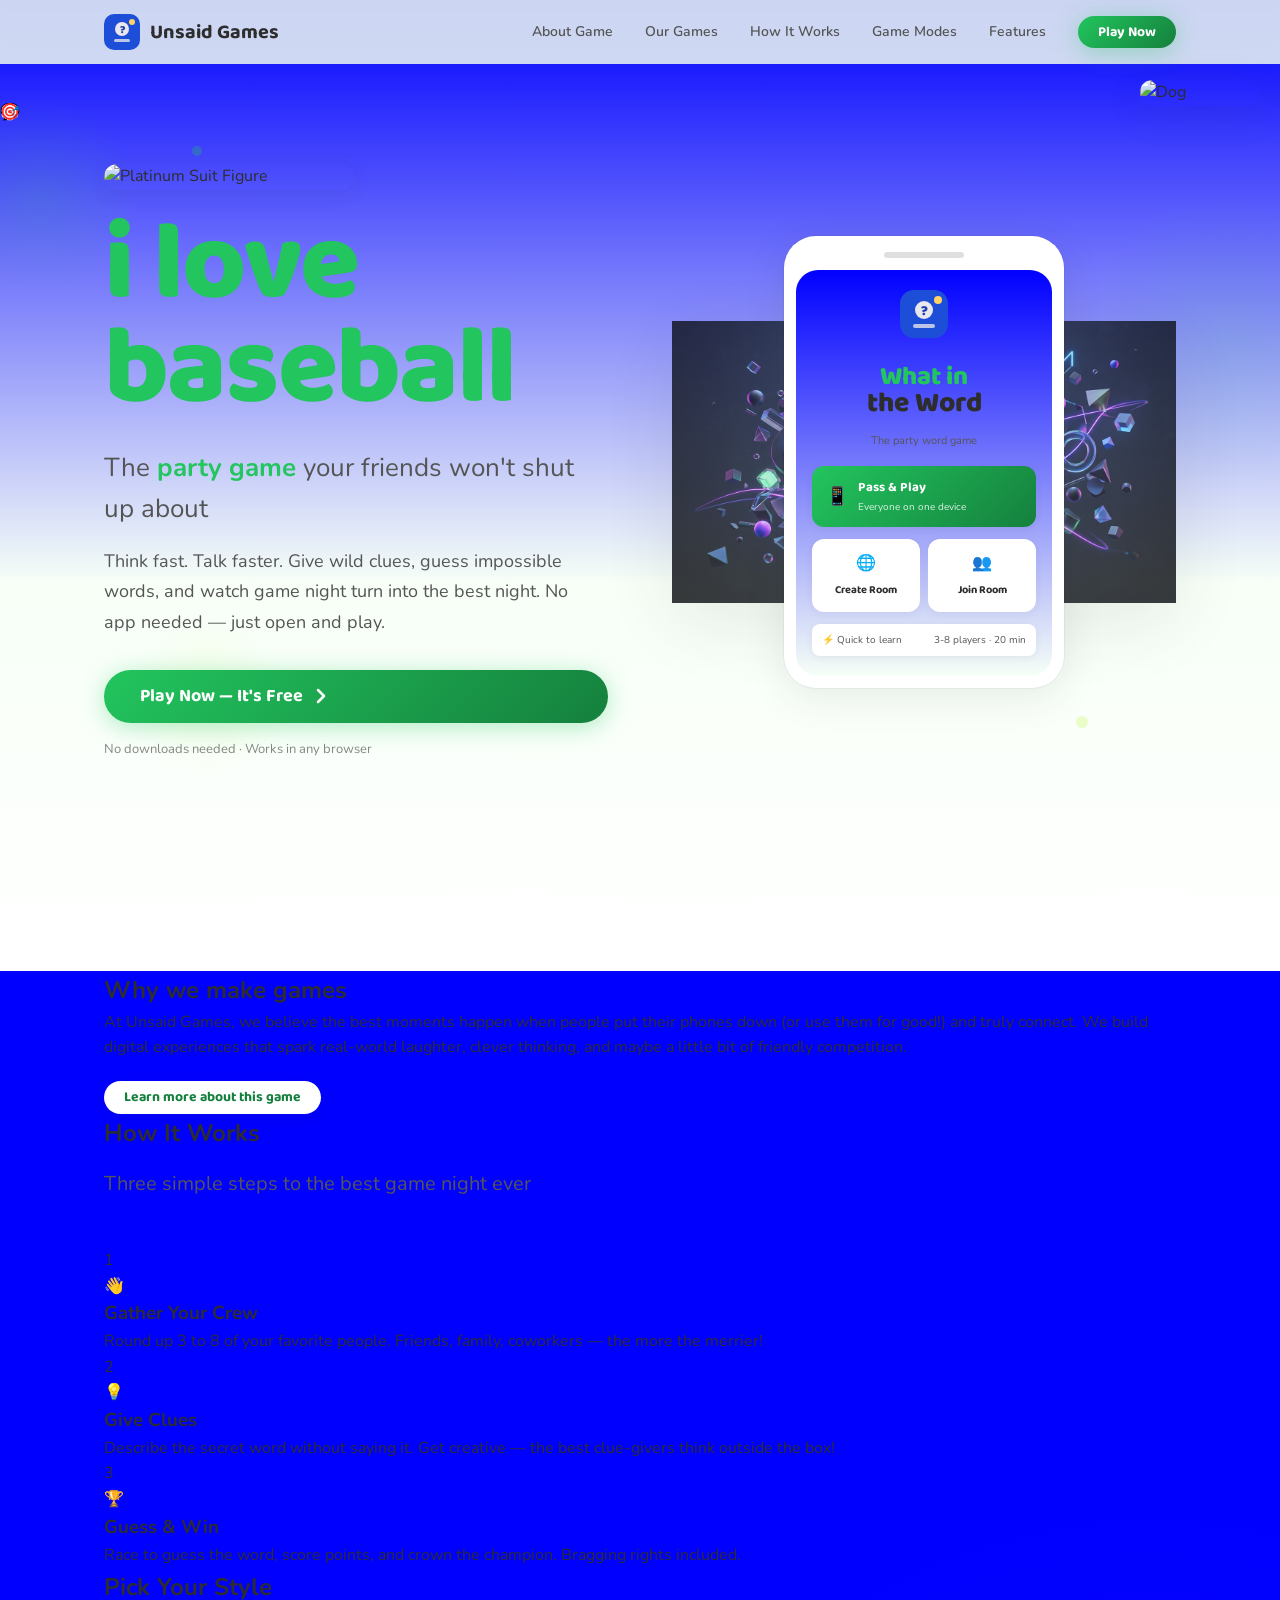
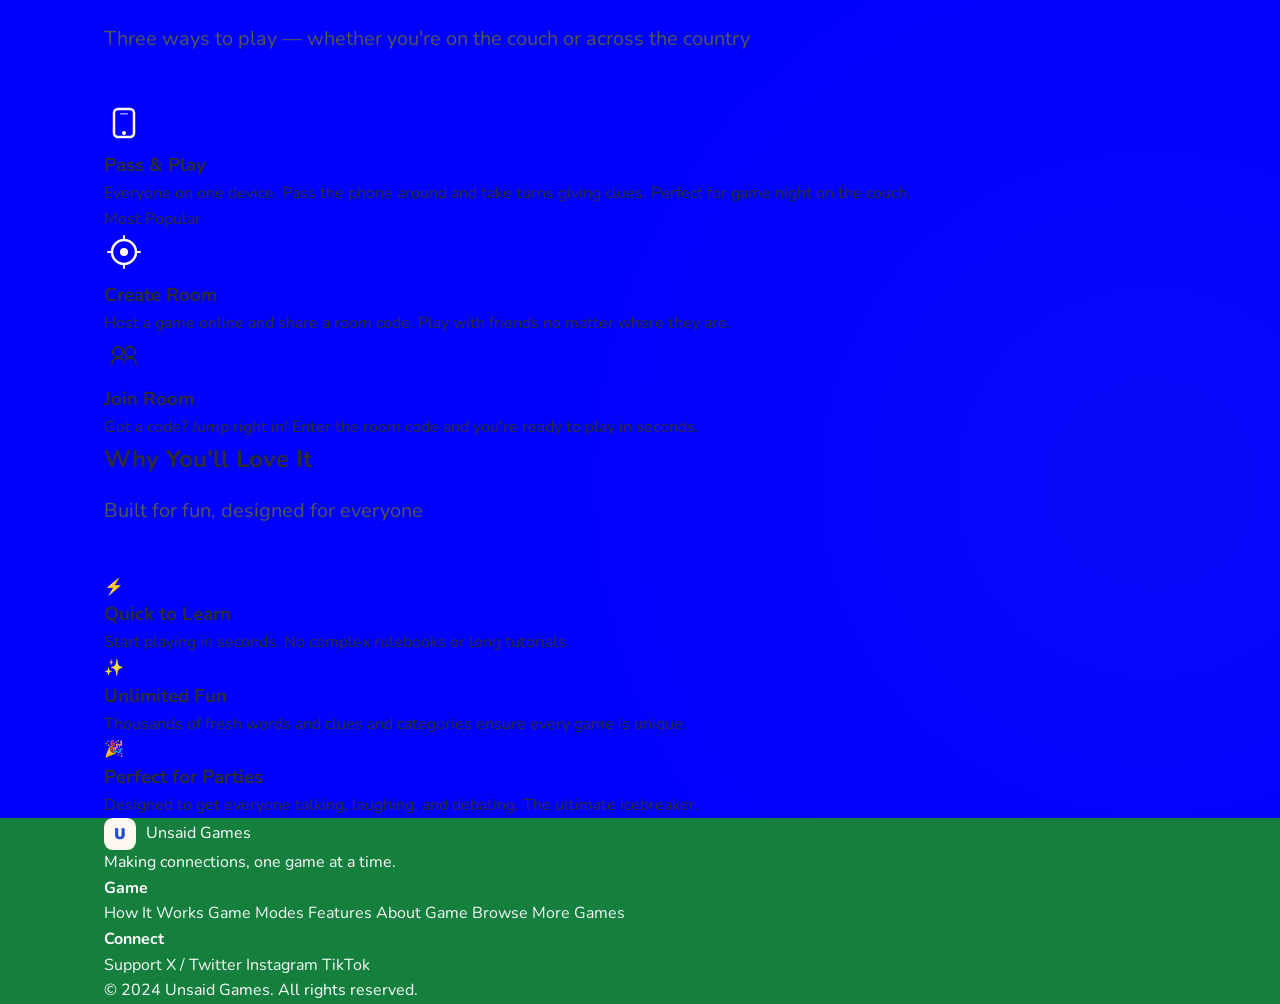
==== index.html @ f0997a67 "LIWC: make the hero text say "i love baseball"" ====
<!DOCTYPE html>
<html lang="en">
<head>
  <meta charset="UTF-8">
  <meta name="viewport" content="width=device-width, initial-scale=1.0">
  <title>What in the Word – The Party Word Game | Unsaid Games</title>
  <meta name="description" content="What in the Word is a fun party word guessing game for 3-8 players. Give clues, guess words, and score points with family and friends. Play free in your browser!">
  <meta property="og:title" content="What in the Word – The Party Word Game for Clever Minds">
  <meta property="og:description" content="Game night just got better. Play What in the Word – the party word game for families and friends. No downloads needed.">
  <meta property="og:type" content="website">
  <link rel="preconnect" href="https://fonts.googleapis.com">
  <link rel="preconnect" href="https://fonts.gstatic.com" crossorigin>
  <link href="https://fonts.googleapis.com/css2?family=Baloo+2:wght@400;500;600;700;800&family=Nunito:wght@400;500;600;700&display=swap" rel="stylesheet">
  <link rel="stylesheet" href="styles.css">
<meta name="google-site-verification" content="cowork-test-123" /><link rel="canonical" href="https://unsaidgame.site/" />
<script type="application/ld+json">{"@context":"https://schema.org","@type":"Organization","name":"Unsaid Games","url":"https://unsaidgame.site/","logo":"https://unsaidgame.site/img/og-image.png","description":"Independent party game studio. Creator of What in the Word, a party word guessing game for 3 to 8 players."}</script>
<script type="application/ld+json">{"@context":"https://schema.org","@type":"WebSite","name":"Unsaid Games","url":"https://unsaidgame.site/"}</script>
</head>
<body>
  <img src="https://images.dog.ceo/breeds/retriever-golden/n02099601_3004.jpg" alt="Dog" class="top-right-dog">
  <!-- Navigation -->
  <nav class="nav" id="nav">
    <div class="nav-inner container">
      <a href="/" class="nav-logo">
        <svg width="36" height="36" viewBox="0 0 36 36" fill="none" xmlns="http://www.w3.org/2000/svg" aria-label="Unsaid Games logo">
          <rect width="36" height="36" rx="10" fill="#1D4ED8"/>
          <circle cx="18" cy="15" r="7" fill="#FFF8F0" opacity="0.9"/>
          <text x="18" y="19" text-anchor="middle" font-family="'Baloo 2', cursive" font-weight="800" font-size="11" fill="#1E40AF">?</text>
          <rect x="10" y="25" width="16" height="3" rx="1.5" fill="#FFF8F0" opacity="0.7"/>
          <circle cx="28" cy="8" r="3" fill="#FFD166"/>
        </svg>
        <span class="nav-brand">Unsaid Games</span>
      </a>
      <div class="nav-links" id="navLinks">
        <a href="about.html">About Game</a>
        <a href="games.html">Our Games</a>
        <a href="#how-it-works">How It Works</a>
        <a href="#game-modes">Game Modes</a>
        <a href="#features">Features</a>
        <a href="https://clue-whisper-party.lovable.app" class="btn btn-sm btn-primary" target="_blank" rel="noopener noreferrer">Play Now</a>
      </div>
      <button class="nav-toggle" id="navToggle" aria-label="Toggle menu">
        <span></span>
        <span></span>
        <span></span>
      </button>
    </div>
  </nav>

  <!-- Hero Section -->
  <section class="hero" id="hero">
    <!-- Floating decorative elements -->
    <div class="float-el float-circle-1" aria-hidden="true"></div>
    <div class="float-el float-circle-2" aria-hidden="true"></div>
    <div class="float-el float-circle-3" aria-hidden="true"></div>
    <div class="float-el float-dot-1" aria-hidden="true"></div>
    <div class="float-el float-dot-2" aria-hidden="true"></div>
    <div class="float-el float-dot-3" aria-hidden="true"></div>
    <div class="float-el float-sparkle-1" aria-hidden="true">✦</div>
    <div class="float-el float-sparkle-2" aria-hidden="true">✧</div>
    <div class="float-el float-sparkle-3" aria-hidden="true">✦</div>
    <div class="float-el float-emoji-1" aria-hidden="true">🎲</div>
    <div class="float-el float-emoji-2" aria-hidden="true">💬</div>
    <div class="float-el float-emoji-3" aria-hidden="true">🎯</div>

    <div class="container hero-content">
      <div class="hero-text">
        <img src="https://jifdopnikyknetsakqfc.supabase.co/storage/v1/object/sign/liwc-attachments/staging/254b78d0-774f-4201-8ce7-5a0dc82f26a4/1782417856478-platinum-suit-figure.png?token=eyJraWQiOiJzdG9yYWdlLXVybC1zaWduaW5nLWtleV9kZjAwZWY5ZS1mYzEyLTQyNGMtYmYxYS01Mjg2OWNhN2NmOTkiLCJhbGciOiJIUzI1NiJ9.[base64].FM3VQyhY0BQndbZ-D9_KvhW41mQ6ey8byuX_GSL29hM" alt="Platinum Suit Figure" class="hero-top-image">
        <div class="hero-title">
          <span class="title-guessing">i love baseball</span>
        </div>
        <p class="hero-tagline">The <span class="highlight-party">party game</span> your friends won't shut up about</p>
        <p class="hero-description">Think fast. Talk faster. Give wild clues, guess impossible words, and watch game night turn into the best night. No app needed — just open and play.</p>
        <div class="hero-cta-group">
          <a href="https://clue-whisper-party.lovable.app" class="btn btn-primary btn-lg" target="_blank" rel="noopener noreferrer">
            Play Now — It's Free
            <svg width="20" height="20" viewBox="0 0 20 20" fill="none" xmlns="http://www.w3.org/2000/svg" aria-hidden="true">
              <path d="M7 4L13 10L7 16" stroke="currentColor" stroke-width="2.5" stroke-linecap="round" stroke-linejoin="round"/>
            </svg>
          </a>
          <span class="hero-meta">No downloads needed · Works in any browser</span>
        </div>
      </div>
      <div class="hero-visual">
        <!-- Abstract Decorative Illustration -->
        <img src="/public/uploads/liwc/95004428-5675-4bd0-a899-5710974455a3/hero-abstract.png" alt="Abstract 3D gaming elements and geometric shapes." class="hero-illustration">
        <!-- CSS phone mockup -->
        <div class="phone-mockup">
          <div class="phone-notch"></div>
          <div class="phone-screen">
            <div class="mock-app-icon">
              <svg width="48" height="48" viewBox="0 0 48 48" fill="none" xmlns="http://www.w3.org/2000/svg">
                <rect width="48" height="48" rx="14" fill="#1D4ED8"/>
                <circle cx="24" cy="20" r="9" fill="#FFF8F0" opacity="0.9"/>
                <text x="24" y="25" text-anchor="middle" font-family="'Baloo 2', cursive" font-weight="800" font-size="14" fill="#1E40AF">?</text>
                <rect x="13" y="34" width="22" height="4" rx="2" fill="#FFF8F0" opacity="0.7"/>
                <circle cx="38" cy="10" r="4" fill="#FFD166"/>
              </svg>
            </div>
            <div class="mock-title">
              <span class="mock-guessing">What in</span>
              <span class="mock-board">the Word</span>
            </div>
            <div class="mock-tagline">The party word game</div>
            <div class="mock-card mock-card-orange">
              <span class="mock-card-icon">📱</span>
              <div>
                <div class="mock-card-title">Pass & Play</div>
                <div class="mock-card-sub">Everyone on one device</div>
              </div>
            </div>
            <div class="mock-cards-row">
              <div class="mock-card mock-card-small">
                <span class="mock-card-icon-sm">🌐</span>
                <div class="mock-card-title-sm">Create Room</div>
              </div>
              <div class="mock-card mock-card-small">
                <span class="mock-card-icon-sm">👥</span>
                <div class="mock-card-title-sm">Join Room</div>
              </div>
            </div>
            <div class="mock-info-bar">
              <span>⚡ Quick to learn</span>
              <span>3-8 players · 20 min</span>
            </div>
          </div>
        </div>
      </div>
    </div>
    <div class="hero-wave" aria-hidden="true">
      <svg viewBox="0 0 1440 120" fill="none" xmlns="http://www.w3.org/2000/svg" preserveAspectRatio="none">
        <path d="M0 60C240 120 480 0 720 60C960 120 1200 0 1440 60V120H0V60Z" fill="#ffffff"/>
      </svg>
    </div>
  </section>

  <!-- About Section -->
  <section class="section about-box-section">
    <div class="container">
      <div class="about-card">
        <h2 class="about-title">Why we make games</h2>
        <p class="about-text">At Unsaid Games, we believe the best moments happen when people put their phones down (or use them for good!) and truly connect. We build digital experiences that spark real-world laughter, clever thinking, and maybe a little bit of friendly competition.</p>
        <div style="margin-top: 20px;">
          <a href="about.html" class="btn btn-sm btn-white">Learn more about this game</a>
        </div>
      </div>
    </div>
  </section>

  <!-- How It Works -->
  <section class="section how-it-works" id="how-it-works">
    <div class="container">
      <h2 class="section-title">How It Works</h2>
      <p class="section-subtitle">Three simple steps to the best game night ever</p>
      <div class="steps-grid">
        <div class="step-card" data-animate>
          <div class="step-number">1</div>
          <div class="step-icon-wrap">
            <span class="step-icon">👋</span>
          </div>
          <h3 class="step-title">Gather Your Crew</h3>
          <p class="step-description">Round up 3 to 8 of your favorite people. Friends, family, coworkers — the more the merrier!</p>
        </div>
        <div class="step-card" data-animate>
          <div class="step-number">2</div>
          <div class="step-icon-wrap">
            <span class="step-icon">💡</span>
          </div>
          <h3 class="step-title">Give Clues</h3>
          <p class="step-description">Describe the secret word without saying it. Get creative — the best clue-givers think outside the box!</p>
        </div>
        <div class="step-card" data-animate>
          <div class="step-number">3</div>
          <div class="step-icon-wrap">
            <span class="step-icon">🏆</span>
          </div>
          <h3 class="step-title">Guess &amp; Win</h3>
          <p class="step-description">Race to guess the word, score points, and crown the champion. Bragging rights included.</p>
        </div>
      </div>
    </div>
  </section>

  <!-- Game Modes -->
  <section class="section game-modes" id="game-modes">
    <div class="container">
      <h2 class="section-title">Pick Your Style</h2>
      <p class="section-subtitle">Three ways to play — whether you're on the couch or across the country</p>
      <div class="modes-grid">
        <div class="mode-card mode-card-featured" data-animate>
          <div class="mode-icon-wrap mode-icon-orange">
            <svg width="40" height="40" viewBox="0 0 40 40" fill="none" xmlns="http://www.w3.org/2000/svg">
              <rect x="10" y="6" width="20" height="28" rx="4" stroke="#FFF8F0" stroke-width="2.5"/>
              <circle cx="20" cy="30" r="2" fill="#FFF8F0"/>
              <rect x="16" y="10" width="8" height="1.5" rx="0.75" fill="#FFF8F0" opacity="0.6"/>
            </svg>
          </div>
          <h3 class="mode-title">Pass &amp; Play</h3>
          <p class="mode-description">Everyone on one device. Pass the phone around and take turns giving clues. Perfect for game night on the couch.</p>
          <span class="mode-tag">Most Popular</span>
        </div>
        <div class="mode-card" data-animate>
          <div class="mode-icon-wrap mode-icon-purple">
            <svg width="40" height="40" viewBox="0 0 40 40" fill="none" xmlns="http://www.w3.org/2000/svg">
              <circle cx="20" cy="20" r="12" stroke="#FFF8F0" stroke-width="2.5"/>
              <circle cx="20" cy="20" r="4" fill="#FFF8F0"/>
              <line x1="20" y1="4" x2="20" y2="8" stroke="#FFF8F0" stroke-width="2" stroke-linecap="round"/>
              <line x1="20" y1="32" x2="20" y2="36" stroke="#FFF8F0" stroke-width="2" stroke-linecap="round"/>
              <line x1="4" y1="20" x2="8" y2="20" stroke="#FFF8F0" stroke-width="2" stroke-linecap="round"/>
              <line x1="32" y1="20" x2="36" y2="20" stroke="#FFF8F0" stroke-width="2" stroke-linecap="round"/>
            </svg>
          </div>
          <h3 class="mode-title">Create Room</h3>
          <p class="mode-description">Host a game online and share a room code. Play with friends no matter where they are.</p>
        </div>
        <div class="mode-card" data-animate>
          <div class="mode-icon-wrap mode-icon-yellow">
            <svg width="40" height="40" viewBox="0 0 40 40" fill="none" xmlns="http://www.w3.org/2000/svg">
              <circle cx="14" cy="16" r="5" stroke="#2D2D2D" stroke-width="2"/>
              <circle cx="26" cy="16" r="5" stroke="#2D2D2D" stroke-width="2"/>
              <path d="M8 28C8 24 10.7 22 14 22C15.5 22 17 22.5 18 23.3" stroke="#2D2D2D" stroke-width="2" stroke-linecap="round"/>
              <path d="M22 23.3C23 22.5 24.5 22 26 22C29.3 22 32 24 32 28" stroke="#2D2D2D" stroke-width="2" stroke-linecap="round"/>
              <circle cx="20" cy="26" r="3" fill="#2D2D2D" opacity="0.3"/>
            </svg>
          </div>
          <h3 class="mode-title">Join Room</h3>
          <p class="mode-description">Got a code? Jump right in! Enter the room code and you're ready to play in seconds.</p>
        </div>
      </div>
    </div>
  </section>

  <!-- Features -->
  <section class="section features" id="features">
    <div class="container">
      <h2 class="section-title">Why You'll Love It</h2>
      <p class="section-subtitle">Built for fun, designed for everyone</p>
      <div class="features-grid">
        <div class="feature-card" data-animate>
          <div class="feature-icon">⚡</div>
          <h3 class="feature-title">Quick to Learn</h3>
          <p class="feature-description">Start playing in seconds. No complex rulebooks or long tutorials.</p>
        </div>
        <div class="feature-card" data-animate>
          <div class="feature-icon">✨</div>
          <h3 class="feature-title">Unlimited Fun</h3>
          <p class="feature-description">Thousands of fresh words and clues and categories ensure every game is unique.</p>
        </div>
        <div class="feature-card" data-animate>
          <div class="feature-icon">🎉</div>
          <h3 class="feature-title">Perfect for Parties</h3>
          <p class="feature-description">Designed to get everyone talking, laughing, and debating. The ultimate icebreaker.</p>
        </div>
      </div>
    </div>
  </section>

  <!-- Footer -->
  <footer class="footer">
    <div class="container footer-inner">
      <div class="footer-brand">
        <div class="nav-logo">
          <svg width="32" height="32" viewBox="0 0 36 36" fill="none" xmlns="http://www.w3.org/2000/svg">
            <rect width="36" height="36" rx="10" fill="#FFF8F0"/>
            <text x="18" y="24" text-anchor="middle" font-family="'Baloo 2', cursive" font-weight="800" font-size="20" fill="#1D4ED8">U</text>
          </svg>
          <span class="footer-title">Unsaid Games</span>
        </div>
        <p class="footer-tagline">Making connections, one game at a time.</p>
      </div>
      <div class="footer-links">
        <div class="footer-col">
          <h4 class="footer-col-title">Game</h4>
          <a href="#how-it-works">How It Works</a>
          <a href="#game-modes">Game Modes</a>
          <a href="#features">Features</a>
          <a href="about.html">About Game</a>
          <a href="games.html">Browse More Games</a>
        </div>
        <div class="footer-col">
          <h4 class="footer-col-title">Connect</h4>
          <a href="#">Support</a>
          <a href="#">X / Twitter</a>
          <a href="#">Instagram</a>
          <a href="#">TikTok</a>
        </div>
      </div>
    </div>
    <div class="footer-bottom container">
      <p>&copy; 2024 Unsaid Games. All rights reserved.</p>
    </div>
  </footer>

  <script src="script.js"></script>
</body>
</html>
---- styles.css ----
/* ========================================
   Unsaid Games — You Word Never Guess Landing Page
   ======================================== */

/* --- Reset & Base --- */
*, *::before, *::after {
  margin: 0;
  padding: 0;
  box-sizing: border-box;
}

:root {
  /* Colors */
  --cream: #0000FF;
  --cream-light: #F7FFF7;
  --orange: #22C55E;
  --orange-dark: #15803D;
  --orange-light: #BBF7D0;
  /* Accents */
  --purple: #166534;
  --purple-light: #86EFAC;
  --yellow: #CCF666;
  --yellow-light: #E7FFB1;
  --charcoal: #2D2D2D;
  --charcoal-light: #555555;
  --white: #ffffff;

  /* Typography */
  --font-display: 'Baloo 2', cursive;
  --font-body: 'Nunito', sans-serif;

  /* Spacing */
  --space-xs: 4px;
  --space-sm: 8px;
  --space-md: 16px;
  --space-lg: 24px;
  --space-xl: 32px;
  --space-2xl: 48px;
  --space-3xl: 64px;
  --space-4xl: 96px;

  /* Shadows */
  --shadow-sm: 0 2px 8px rgba(45,45,45,0.06);
  --shadow-md: 0 4px 20px rgba(45,45,45,0.08);
  --shadow-lg: 0 8px 40px rgba(45,45,45,0.10);
  --shadow-orange: 0 4px 24px rgba(34,197,94,0.35);

  /* Radius */
  --radius-sm: 8px;
  --radius-md: 12px;
  --radius-lg: 16px;
  --radius-xl: 24px;
  --radius-full: 9999px;
}

html {
  scroll-behavior: smooth;
  -webkit-font-smoothing: antialiased;
  -moz-osx-font-smoothing: grayscale;
}

body {
  font-family: var(--font-body);
  font-size: 16px;
  line-height: 1.6;
  color: var(--charcoal);
  background-color: var(--cream);
  overflow-x: hidden;
  background-image: 
    radial-gradient(circle at 10% 20%, rgba(34, 197, 94, 0.03) 0%, transparent 20%),
    radial-gradient(circle at 90% 80%, rgba(204, 246, 102, 0.04) 0%, transparent 25%);
}

img { max-width: 100%; display: block; }
a { color: inherit; text-decoration: none; }

.container {
  max-width: 1120px;
  margin: 0 auto;
  padding: 0 var(--space-lg);
}

.top-right-dog {
  position: fixed;
  top: 80px;
  right: 20px;
  width: 120px;
  height: auto;
  z-index: 1000;
  border-radius: var(--radius-md);
  box-shadow: var(--shadow-lg);
  pointer-events: none;
}

/* --- Buttons --- */
.btn {
  display: inline-flex;
  align-items: center;
  gap: 8px;
  font-family: var(--font-display);
  font-weight: 700;
  font-size: 16px;
  padding: 12px 28px;
  border-radius: var(--radius-full);
  border: none;
  cursor: pointer;
  transition: all 0.3s cubic-bezier(0.34, 1.56, 0.64, 1);
  text-decoration: none;
  line-height: 1.2;
}

.btn-primary {
  background: linear-gradient(135deg, var(--orange) 0%, var(--orange-dark) 100%);
  color: var(--white);
  box-shadow: var(--shadow-orange);
}

.btn-primary:hover {
  transform: translateY(-2px) scale(1.03);
  box-shadow: 0 6px 30px rgba(34,197,94,0.45);
}

.btn-white {
  background: var(--white);
  color: var(--orange-dark);
  box-shadow: var(--shadow-md);
}

.btn-white:hover {
  transform: translateY(-2px) scale(1.03);
  box-shadow: var(--shadow-lg);
}

.btn-lg {
  font-size: 18px;
  padding: 16px 36px;
}

.btn-sm {
  font-size: 14px;
  padding: 8px 20px;
}

/* --- Navigation --- */
.nav {
  position: fixed;
  top: 0;
  left: 0;
  right: 0;
  z-index: 100;
  background: rgba(240,251,240,0.85);
  backdrop-filter: blur(16px);
  -webkit-backdrop-filter: blur(16px);
  transition: transform 0.3s ease, box-shadow 0.3s ease;
}

.nav--scrolled {
  box-shadow: var(--shadow-sm);
}

.nav--hidden {
  transform: translateY(-100%);
}

.nav-inner {
  display: flex;
  align-items: center;
  justify-content: space-between;
  height: 64px;
}

.nav-logo {
  display: flex;
  align-items: center;
  gap: 10px;
}

.nav-brand {
  font-family: var(--font-display);
  font-weight: 700;
  font-size: 20px;
  color: var(--charcoal);
}

.nav-links {
  display: flex;
  align-items: center;
  gap: var(--space-xl);
}

.nav-links a:not(.btn) {
  font-family: var(--font-body);
  font-weight: 600;
  font-size: 14px;
  color: var(--charcoal-light);
  transition: color 0.2s ease;
  position: relative;
}

.nav-links a.active {
  color: var(--orange);
}

.nav-links a:not(.btn):hover {
  color: var(--orange);
}

.nav-links a:not(.btn)::after {
  content: '';
  position: absolute;
  bottom: -4px;
  left: 0;
  width: 0;
  height: 2px;
  background: var(--orange);
  border-radius: 1px;
  transition: width 0.3s ease;
}

.nav-links a:not(.btn):hover::after,
.nav-links a.active::after {
  width: 100%;
}

.nav-toggle {
  display: none;
  flex-direction: column;
  gap: 5px;
  background: none;
  border: none;
  cursor: pointer;
  padding: 4px;
}

.nav-toggle span {
  display: block;
  width: 24px;
  height: 2.5px;
  background: var(--charcoal);
  border-radius: 2px;
  transition: all 0.3s ease;
}

/* --- Hero Section --- */
.hero {
  position: relative;
  background: linear-gradient(180deg, var(--cream) 0%, var(--cream-light) 60%, var(--white) 100%);
  padding-top: 100px;
  padding-bottom: 0;
  min-height: 100vh;
  display: flex;
  flex-direction: column;
  overflow: hidden;
}

.hero-content {
  display: grid;
  grid-template-columns: 1fr 1fr;
  gap: var(--space-3xl);
  align-items: center;
  flex: 1;
  padding-top: var(--space-3xl);
  padding-bottom: var(--space-4xl);
  position: relative;
  z-index: 2;
}

.hero-top-image {
  max-width: 250px;
  margin-bottom: var(--space-lg);
  border-radius: var(--radius-lg);
  box-shadow: var(--shadow-md);
}

.hero-title {
  display: flex;
  flex-direction: column;
  line-height: 0.95;
  margin-bottom: var(--space-lg);
}

.title-guessing {
  font-family: var(--font-display);
  font-size: clamp(64px, 10vw, 110px);
  font-weight: 900;
  color: var(--orange);
  letter-spacing: -2px;
}

.title-board {
  font-family: var(--font-display);
  font-size: clamp(72px, 11vw, 124px);
  font-weight: 900;
  color: var(--orange-dark);
  letter-spacing: -4px;
  margin-top: -12px;
}

.hero-tagline {
  font-family: var(--font-body);
  font-size: clamp(20px, 2.5vw, 26px);
  color: var(--charcoal-light);
  margin-bottom: var(--space-md);
}

.highlight-party {
  color: var(--orange);
  font-weight: 700;
}

.hero-description {
  font-size: 18px;
  color: var(--charcoal-light);
  max-width: 480px;
  margin-bottom: var(--space-xl);
  line-height: 1.7;
}

.hero-cta-group {
  display: flex;
  flex-direction: column;
  gap: var(--space-md);
}

.hero-meta {
  font-size: 13px;
  color: var(--charcoal-light);
  opacity: 0.7;
}

/* Phone Mockup */
.hero-visual {
  display: flex;
  justify-content: center;
  align-items: center;
  position: relative;
}

.phone-mockup {
  width: 280px;
  background: var(--white);
  border-radius: 32px;
  padding: 12px;
  box-shadow: var(--shadow-lg), 0 0 0 1px rgba(0,0,0,0.04);
  position: relative;
  z-index: 2;
  animation: phoneFloat 6s ease-in-out infinite;
}

.hero-illustration {
  position: absolute;
  width: 140%;
  height: auto;
  z-index: 1;
  opacity: 0.8;
  filter: drop-shadow(0 20px 40px rgba(0,0,0,0.1));
}

@keyframes phoneFloat {
  0%, 100% { transform: translateY(0); }
  50% { transform: translateY(-12px); }
}

.phone-notch {
  width: 80px;
  height: 6px;
  background: var(--charcoal);
  opacity: 0.15;
  border-radius: 3px;
  margin: 4px auto 12px;
}

.phone-screen {
  background: linear-gradient(180deg, var(--cream) 0%, var(--cream-light) 100%);
  border-radius: 22px;
  padding: 20px 16px;
  display: flex;
  flex-direction: column;
  align-items: center;
  gap: 12px;
  min-height: 400px;
}

.mock-app-icon {
  margin-bottom: 4px;
}

.mock-title {
  display: flex;
  flex-direction: column;
  align-items: center;
  line-height: 1.1;
}

.mock-guessing {
  font-family: var(--font-display);
  font-size: 26px;
  font-weight: 800;
  color: var(--orange);
}

.mock-board {
  font-family: var(--font-display);
  font-size: 28px;
  font-weight: 800;
  color: var(--charcoal);
  margin-top: -2px;
}

.mock-tagline {
  font-size: 11px;
  color: var(--charcoal-light);
  margin-bottom: 4px;
}

.mock-card {
  width: 100%;
  display: flex;
  align-items: center;
  gap: 10px;
  padding: 12px 14px;
  border-radius: var(--radius-md);
  background: var(--white);
  box-shadow: var(--shadow-sm);
}

.mock-card-orange {
  background: linear-gradient(135deg, var(--orange) 0%, var(--orange-dark) 100%);
  color: var(--white);
}

.mock-card-icon {
  font-size: 18px;
}
.mock-card-title {
  font-family: var(--font-display);
  font-size: 13px;
  font-weight: 700;
}
.mock-card-sub {
  font-size: 10px;
  opacity: 0.85;
}

.mock-cards-row {
  display: grid;
  grid-template-columns: 1fr 1fr;
  gap: 8px;
  width: 100%;
}

.mock-card-small {
  display: flex;
  flex-direction: column;
  align-items: center;
  gap: 6px;
  padding: 12px 8px;
  background: var(--white);
  border-radius: var(--radius-md);
  box-shadow: var(--shadow-sm);
  text-align: center;
}

.mock-card-icon-sm { font-size: 16px; }
.mock-card-title-sm { font-family: var(--font-display); font-size: 11px; font-weight: 700; }

.mock-info-bar {
  display: flex;
  justify-content: space-between;
  width: 100%;
  font-size: 10px;
  color: var(--charcoal-light);
  padding: 8px 10px;
  background: var(--white);
  border-radius: var(--radius-sm);
  box-shadow: var(--shadow-sm);
}

/* Floating Decorative Elements */
.float-el {
  position: absolute;
  pointer-events: none;
  z-index: 1;
}

.float-circle-1 {
  width: 200px;
  height: 200px;
  border-radius: 50%;
  background: radial-gradient(circle, rgba(34, 197, 94, 0.12) 0%, transparent 70%);
  top: 10%;
  left: -60px;
  animation: floatSlow 8s ease-in-out infinite;
}

.float-circle-2 {
  width: 300px;
  height: 300px;
  border-radius: 50%;
  background: radial-gradient(circle, rgba(34, 197, 94, 0.10) 0%, transparent 70%);
  top: 20%;
  right: -100px;
  animation: floatSlow 10s ease-in-out infinite reverse;
}

.float-circle-3 {
  width: 160px;
  height: 160px;
  border-radius: 50%;
  background: radial-gradient(circle, rgba(204, 246, 102, 0.12) 0%, transparent 70%);
  bottom: 20%;
  left: 10%;
  animation: floatSlow 7s ease-in-out infinite 2s;
}

.float-dot-1 {
  width: 10px;
  height: 10px;
  border-radius: 50%;
  background: var(--orange);
  opacity: 0.3;
  top: 15%;
  left: 15%;
  animation: floatDot 5s ease-in-out infinite;
}

.float-dot-2 {
  width: 8px;
  height: 8px;
  border-radius: 50%;
  background: var(--purple);
  opacity: 0.3;
  top: 30%;
  right: 20%;
  animation: floatDot 6s ease-in-out infinite 1s;
}

.float-dot-3 {
  width: 12px;
  height: 12px;
  border-radius: 50%;
  background: var(--yellow);
  opacity: 0.35;
  bottom: 25%;
  right: 15%;
  animation: floatDot 7s ease-in-out infinite;
}

@keyframes floatSlow {
  0%, 100% { transform: translateY(0) rotate(0deg); }
  50% { transform: translateY(-30px) rotate(10deg); }
}

@keyframes floatDot {
  0%, 100% { transform: scale(1); }
  50% { transform: scale(1.5); }
}

/* --- Games Gallery Section --- */
.bg-cream-light { background-color: var(--cream-light); }

.section-subtitle {
  font-size: 1.25rem;
  color: var(--charcoal-light);
  margin-top: 1rem;
  margin-bottom: 3rem;
}

.games-gallery-grid {
  display: grid;
  grid-template-columns: repeat(auto-fill, minmax(280px, 1fr));
  gap: var(--space-xl);
  margin-bottom: var(--space-4xl);
}

.game-showcase-card {
  background: var(--white);
  border-radius: var(--radius-lg);
  overflow: hidden;
  box-shadow: var(--shadow-md);
  transition: transform 0.3s ease, box-shadow 0.3s ease;
  display: flex;
  flex-direction: column;
}

.game-showcase-card:hover {
  transform: translateY(-8px);
  box-shadow: var(--shadow-lg);
}

.game-logo-container {
  aspect-ratio: 1 / 1;
  background: #f0f0f0;
  display: flex;
  align-items: center;
  justify-content: center;
  overflow: hidden;
}

.game-logo-img {
  width: 100%;
  height: 100%;
  object-fit: cover;
}

.game-placeholder-icon {
  font-size: 4rem;
}

.game-info {
  padding: var(--space-lg);
  flex: 1;
  display: flex;
  flex-direction: column;
}

.game-name {
  font-family: var(--font-display);
  font-size: 1.5rem;
  font-weight: 800;
  color: var(--charcoal);
  margin-bottom: 0.5rem;
}

.game-desc {
  font-size: 0.95rem;
  color: var(--charcoal-light);
  line-height: 1.5;
  margin-bottom: 1.5rem;
}

.game-meta-tags {
  margin-top: auto;
  display: flex;
  flex-wrap: wrap;
  gap: 0.5rem;
}

.game-meta-tags span {
  font-size: 0.75rem;
  font-weight: 700;
  text-transform: uppercase;
  background: var(--orange-light);
  color: var(--orange-dark);
  padding: 4px 10px;
  border-radius: var(--radius-full);
}

/* --- Footer --- */
footer,
.footer {
  background-color: var(--orange-dark);
  color: var(--white);
}

footer a,
.footer a {
  color: var(--white);
  opacity: 0.95;
  text-decoration: none;
}

footer a:hover,
.footer a:hover {
  opacity: 1;
}
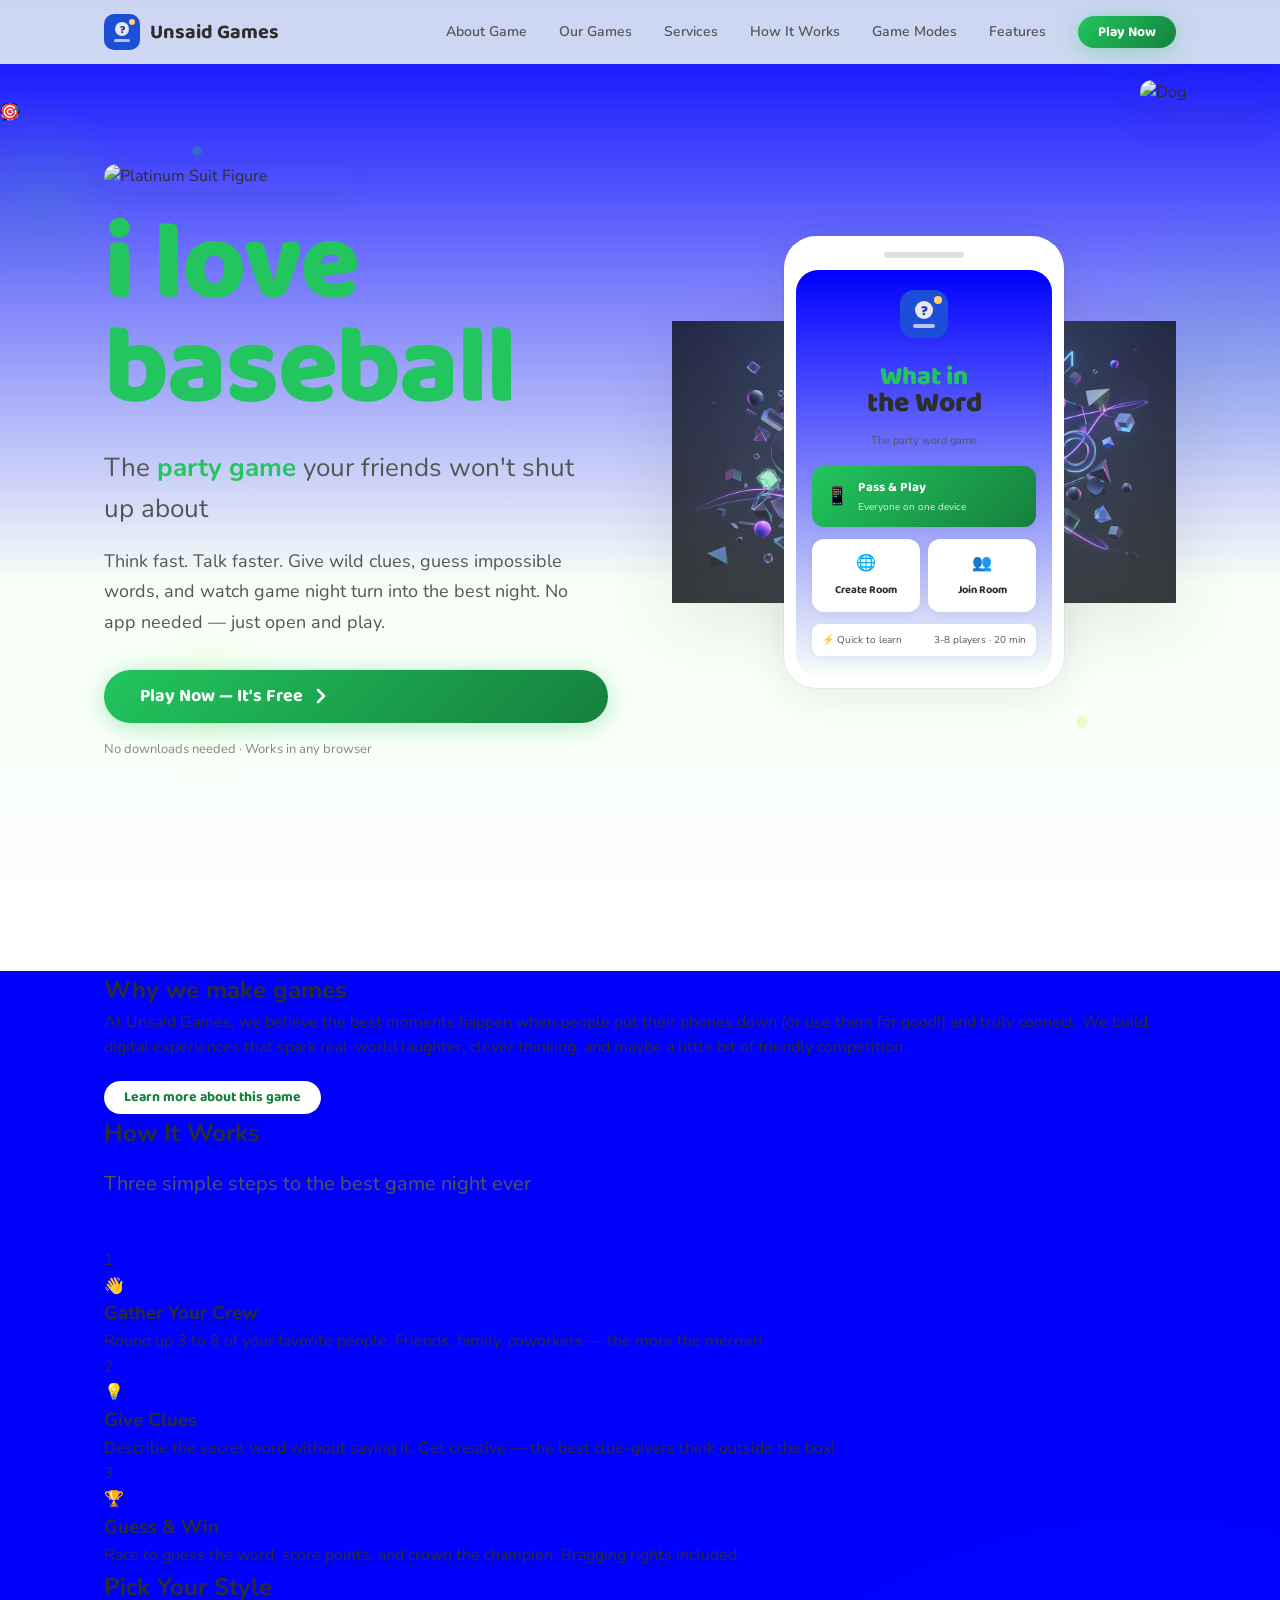
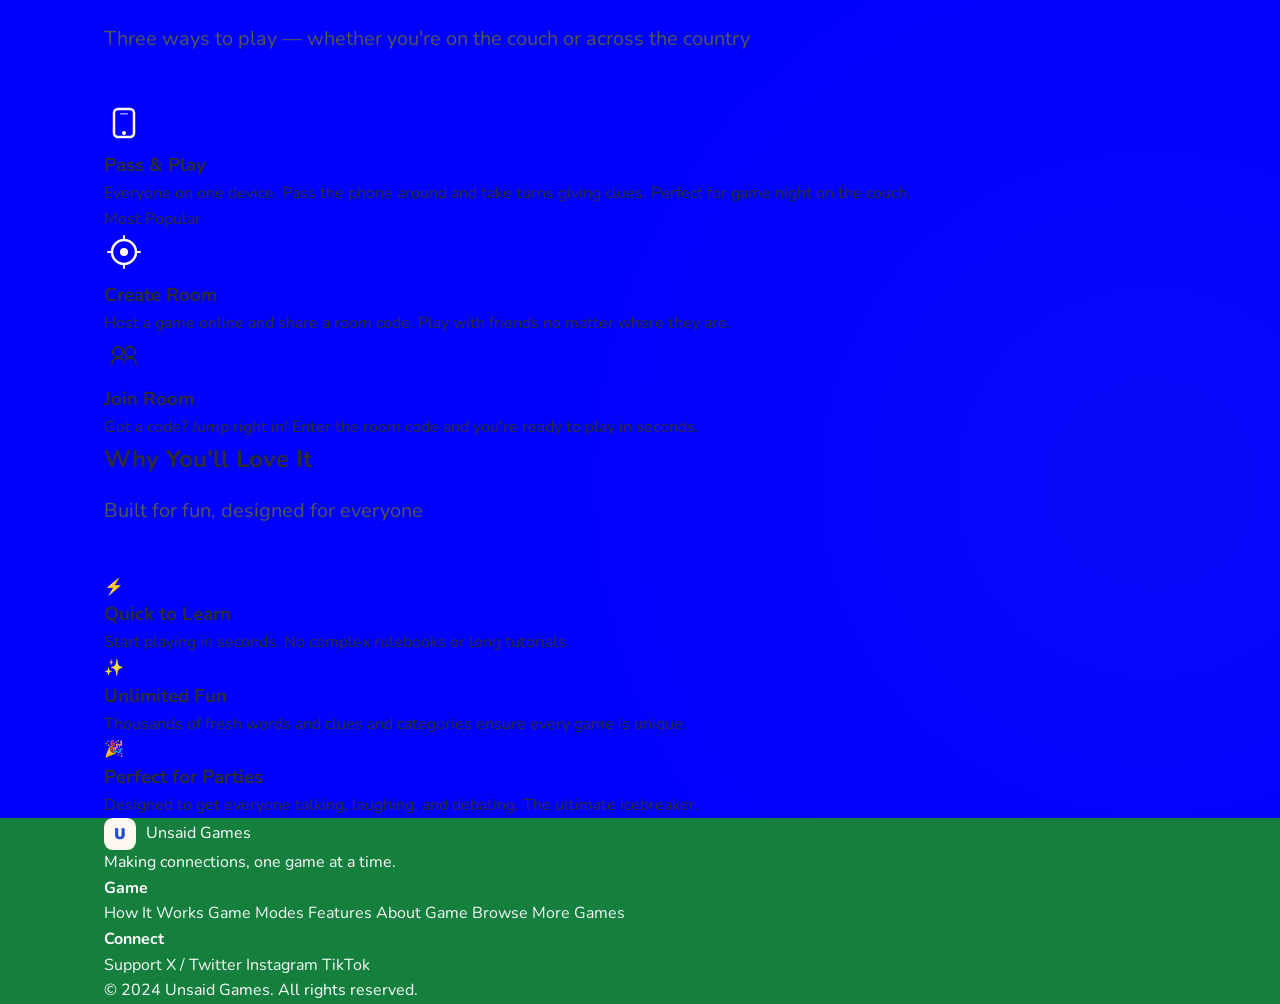
==== commit c2c49b2b: "LIWC: Add a new services page with three service cards, a FAQ sect" ====
--- a/index.html
+++ b/index.html
@@ -34,6 +34,7 @@
       <div class="nav-links" id="navLinks">
         <a href="about.html">About Game</a>
         <a href="games.html">Our Games</a>
+        <a href="services.html">Services</a>
         <a href="#how-it-works">How It Works</a>
         <a href="#game-modes">Game Modes</a>
         <a href="#features">Features</a>
--- a/styles.css
+++ b/styles.css
@@ -663,4 +663,303 @@
 footer a:hover,
 .footer a:hover {
   opacity: 1;
+}
+
+/* ============================
+   Services Page
+   ============================ */
+.services-hero {
+  position: relative;
+  background: linear-gradient(180deg, var(--cream) 0%, var(--cream-light) 80%, var(--white) 100%);
+  padding-top: 120px; /* account for fixed nav */
+  padding-bottom: var(--space-3xl);
+  overflow: hidden;
+}
+
+.services-hero-inner {
+  display: grid;
+  grid-template-columns: 1fr;
+  align-items: center;
+  gap: var(--space-xl);
+  padding-top: var(--space-2xl);
+  padding-bottom: var(--space-2xl);
+}
+
+.services-title {
+  font-family: var(--font-display);
+  font-weight: 900;
+  font-size: clamp(42px, 7vw, 72px);
+  line-height: 0.95;
+  color: var(--orange);
+  letter-spacing: -1px;
+  margin-bottom: var(--space-md);
+}
+
+.services-subtitle {
+  font-size: clamp(18px, 2.2vw, 22px);
+  color: var(--charcoal-light);
+  max-width: 720px;
+}
+
+.services-cta {
+  display: flex;
+  gap: var(--space-md);
+  margin-top: var(--space-xl);
+  flex-wrap: wrap;
+}
+
+.services-hero-wave svg {
+  width: 100%;
+  height: 100px;
+  display: block;
+}
+
+/* Services Cards */
+.services-section {
+  background: var(--white);
+  padding: var(--space-4xl) 0;
+}
+
+.service-cards {
+  display: grid;
+  grid-template-columns: repeat(3, 1fr);
+  gap: var(--space-xl);
+}
+
+.service-card {
+  background: var(--white);
+  border-radius: var(--radius-lg);
+  box-shadow: var(--shadow-md);
+  padding: var(--space-xl);
+  display: flex;
+  flex-direction: column;
+  gap: var(--space-md);
+  border: 1px solid rgba(0,0,0,0.04);
+  transition: transform 0.25s ease, box-shadow 0.25s ease;
+}
+
+.service-card:hover {
+  transform: translateY(-6px);
+  box-shadow: var(--shadow-lg);
+}
+
+.service-icon {
+  width: 56px;
+  height: 56px;
+  border-radius: 14px;
+  display: inline-flex;
+  align-items: center;
+  justify-content: center;
+  background: linear-gradient(135deg, var(--orange) 0%, var(--orange-dark) 100%);
+  color: var(--white);
+  font-size: 28px;
+  box-shadow: var(--shadow-orange);
+}
+
+.service-name {
+  font-family: var(--font-display);
+  font-size: 1.6rem;
+  font-weight: 800;
+  color: var(--charcoal);
+}
+
+.service-desc {
+  color: var(--charcoal-light);
+}
+
+.service-bullets {
+  margin-left: 1.2rem;
+  display: grid;
+  gap: 8px;
+  color: var(--charcoal);
+}
+
+.service-bullets li {
+  list-style: disc;
+}
+
+/* FAQ */
+.services-faq {
+  background: var(--cream-light);
+  padding: var(--space-4xl) 0;
+}
+
+.services-h2 {
+  font-family: var(--font-display);
+  font-size: clamp(28px, 4.5vw, 40px);
+  font-weight: 800;
+  color: var(--charcoal);
+  margin-bottom: var(--space-xl);
+}
+
+.faq-list {
+  display: grid;
+  gap: var(--space-md);
+}
+
+.faq-item {
+  background: var(--white);
+  border-radius: var(--radius-md);
+  box-shadow: var(--shadow-sm);
+  border: 1px solid rgba(0,0,0,0.05);
+  overflow: hidden;
+}
+
+.faq-item > summary {
+  cursor: pointer;
+  list-style: none;
+  display: flex;
+  align-items: center;
+  justify-content: space-between;
+  gap: var(--space-md);
+  padding: var(--space-lg) var(--space-xl);
+  font-weight: 700;
+  color: var(--charcoal);
+}
+
+.faq-item > summary::-webkit-details-marker {
+  display: none;
+}
+
+.faq-item[open] .faq-icon {
+  transform: rotate(45deg);
+}
+
+.faq-icon {
+  font-weight: 800;
+  color: var(--orange-dark);
+  transition: transform 0.2s ease;
+}
+
+.faq-body {
+  padding: 0 var(--space-xl) var(--space-xl);
+  color: var(--charcoal-light);
+}
+
+.faq-body ul {
+  margin-left: 1.2rem;
+  margin-top: 0.5rem;
+}
+
+/* Contact */
+.services-contact {
+  background: var(--white);
+  padding: var(--space-4xl) 0 var(--space-4xl);
+}
+
+.contact-grid {
+  display: grid;
+  grid-template-columns: 1fr 1fr;
+  gap: var(--space-2xl);
+  align-items: start;
+}
+
+.contact-intro p {
+  color: var(--charcoal-light);
+  margin-top: var(--space-sm);
+}
+
+.contact-meta {
+  display: flex;
+  flex-wrap: wrap;
+  gap: 10px;
+  margin-top: var(--space-lg);
+}
+
+.contact-chip {
+  background: var(--orange-light);
+  color: var(--orange-dark);
+  padding: 8px 12px;
+  border-radius: var(--radius-full);
+  font-weight: 700;
+  font-size: 0.9rem;
+}
+
+.contact-form {
+  background: var(--cream-light);
+  border: 1px solid rgba(0,0,0,0.06);
+  border-radius: var(--radius-lg);
+  box-shadow: var(--shadow-sm);
+  padding: var(--space-xl);
+}
+
+.form-row {
+  display: grid;
+  grid-template-columns: 1fr 1fr;
+  gap: var(--space-lg);
+  margin-bottom: var(--space-lg);
+}
+
+.form-field {
+  display: flex;
+  flex-direction: column;
+  gap: 8px;
+}
+
+.form-field.full {
+  grid-column: 1 / -1;
+}
+
+.form-field label {
+  font-weight: 700;
+  color: var(--charcoal);
+}
+
+.form-field input,
+.form-field select,
+.form-field textarea {
+  border: 1.5px solid rgba(0,0,0,0.12);
+  border-radius: var(--radius-md);
+  padding: 12px 14px;
+  font: inherit;
+  outline: none;
+  background: var(--white);
+  transition: border-color 0.2s ease, box-shadow 0.2s ease;
+}
+
+.form-field textarea {
+  resize: vertical;
+}
+
+.form-field input:focus,
+.form-field select:focus,
+.form-field textarea:focus {
+  border-color: var(--orange);
+  box-shadow: 0 0 0 3px rgba(34,197,94,0.18);
+}
+
+.contact-footnote {
+  margin-top: var(--space-md);
+  font-size: 0.9rem;
+  color: var(--charcoal-light);
+}
+
+.contact-footnote a {
+  color: var(--orange-dark);
+  text-decoration: underline;
+}
+
+/* --- Responsive --- */
+@media (max-width: 1024px) {
+  .service-cards {
+    grid-template-columns: repeat(2, 1fr);
+  }
+  .contact-grid {
+    grid-template-columns: 1fr;
+  }
+}
+
+@media (max-width: 720px) {
+  .nav-links {
+    gap: var(--space-md);
+  }
+  .service-cards {
+    grid-template-columns: 1fr;
+  }
+  .form-row {
+    grid-template-columns: 1fr;
+  }
+  .services-title {
+    font-size: clamp(36px, 8vw, 54px);
+  }
 }
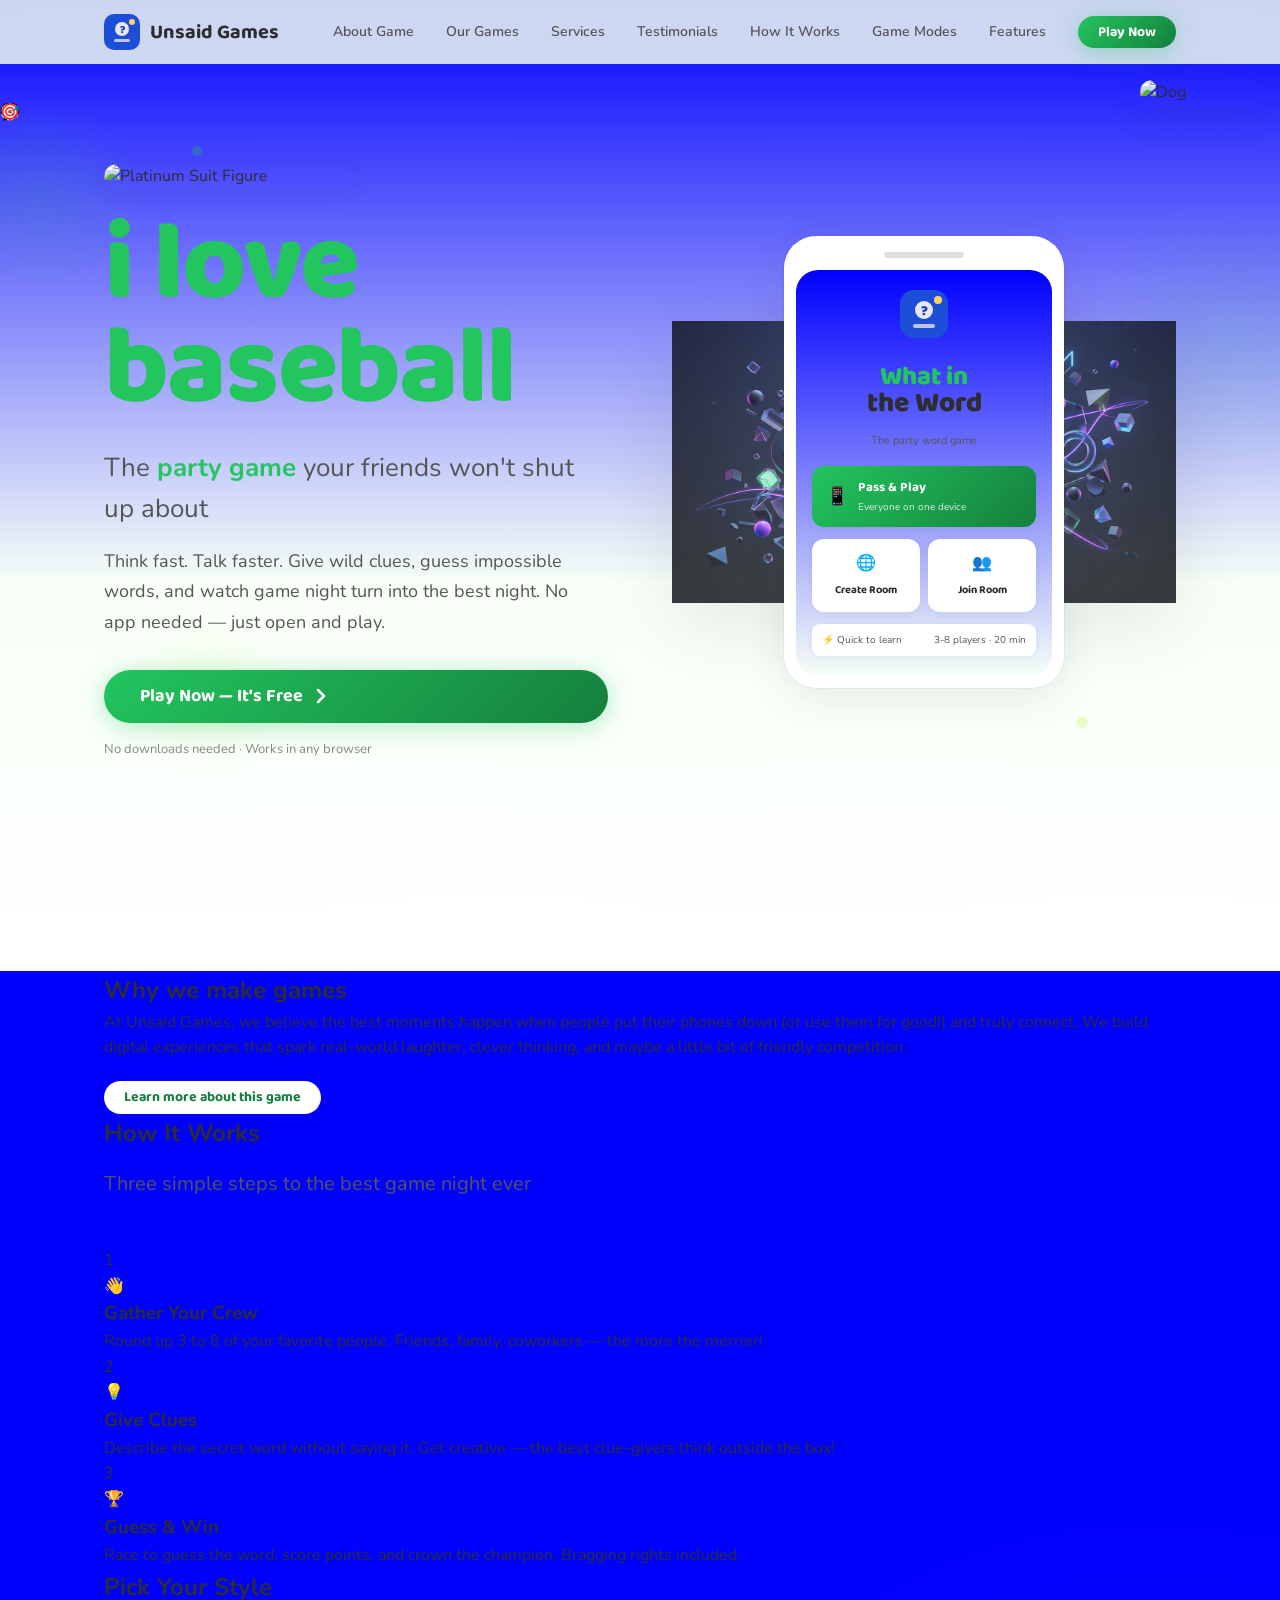
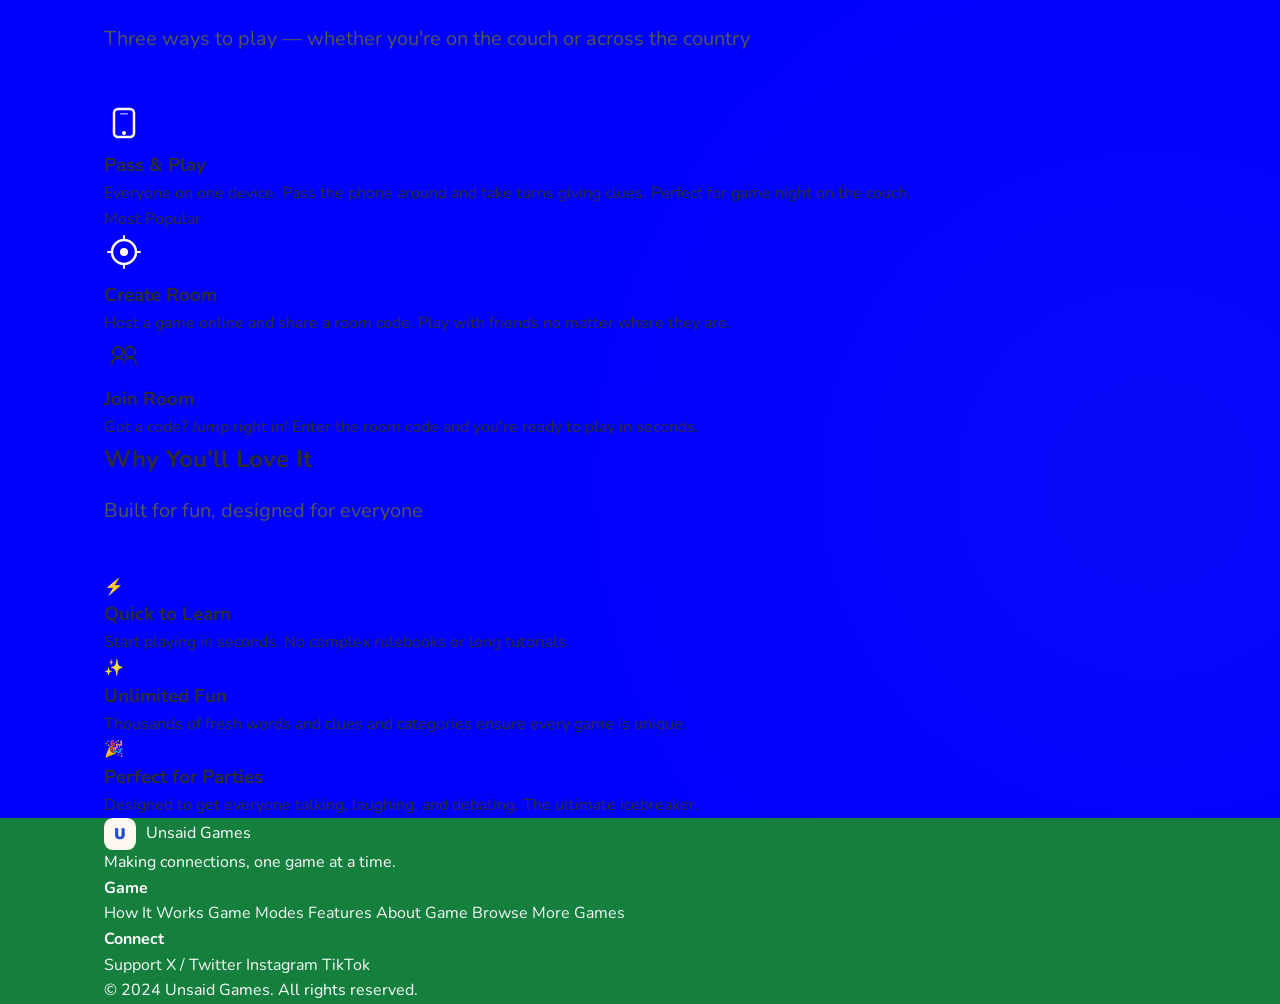
==== commit fcd51f35: "LIWC: Add a new page called testimonials.html with two short custo" ====
--- a/index.html
+++ b/index.html
@@ -35,6 +35,7 @@
         <a href="about.html">About Game</a>
         <a href="games.html">Our Games</a>
         <a href="services.html">Services</a>
+        <a href="testimonials.html">Testimonials</a>
         <a href="#how-it-works">How It Works</a>
         <a href="#game-modes">Game Modes</a>
         <a href="#features">Features</a>
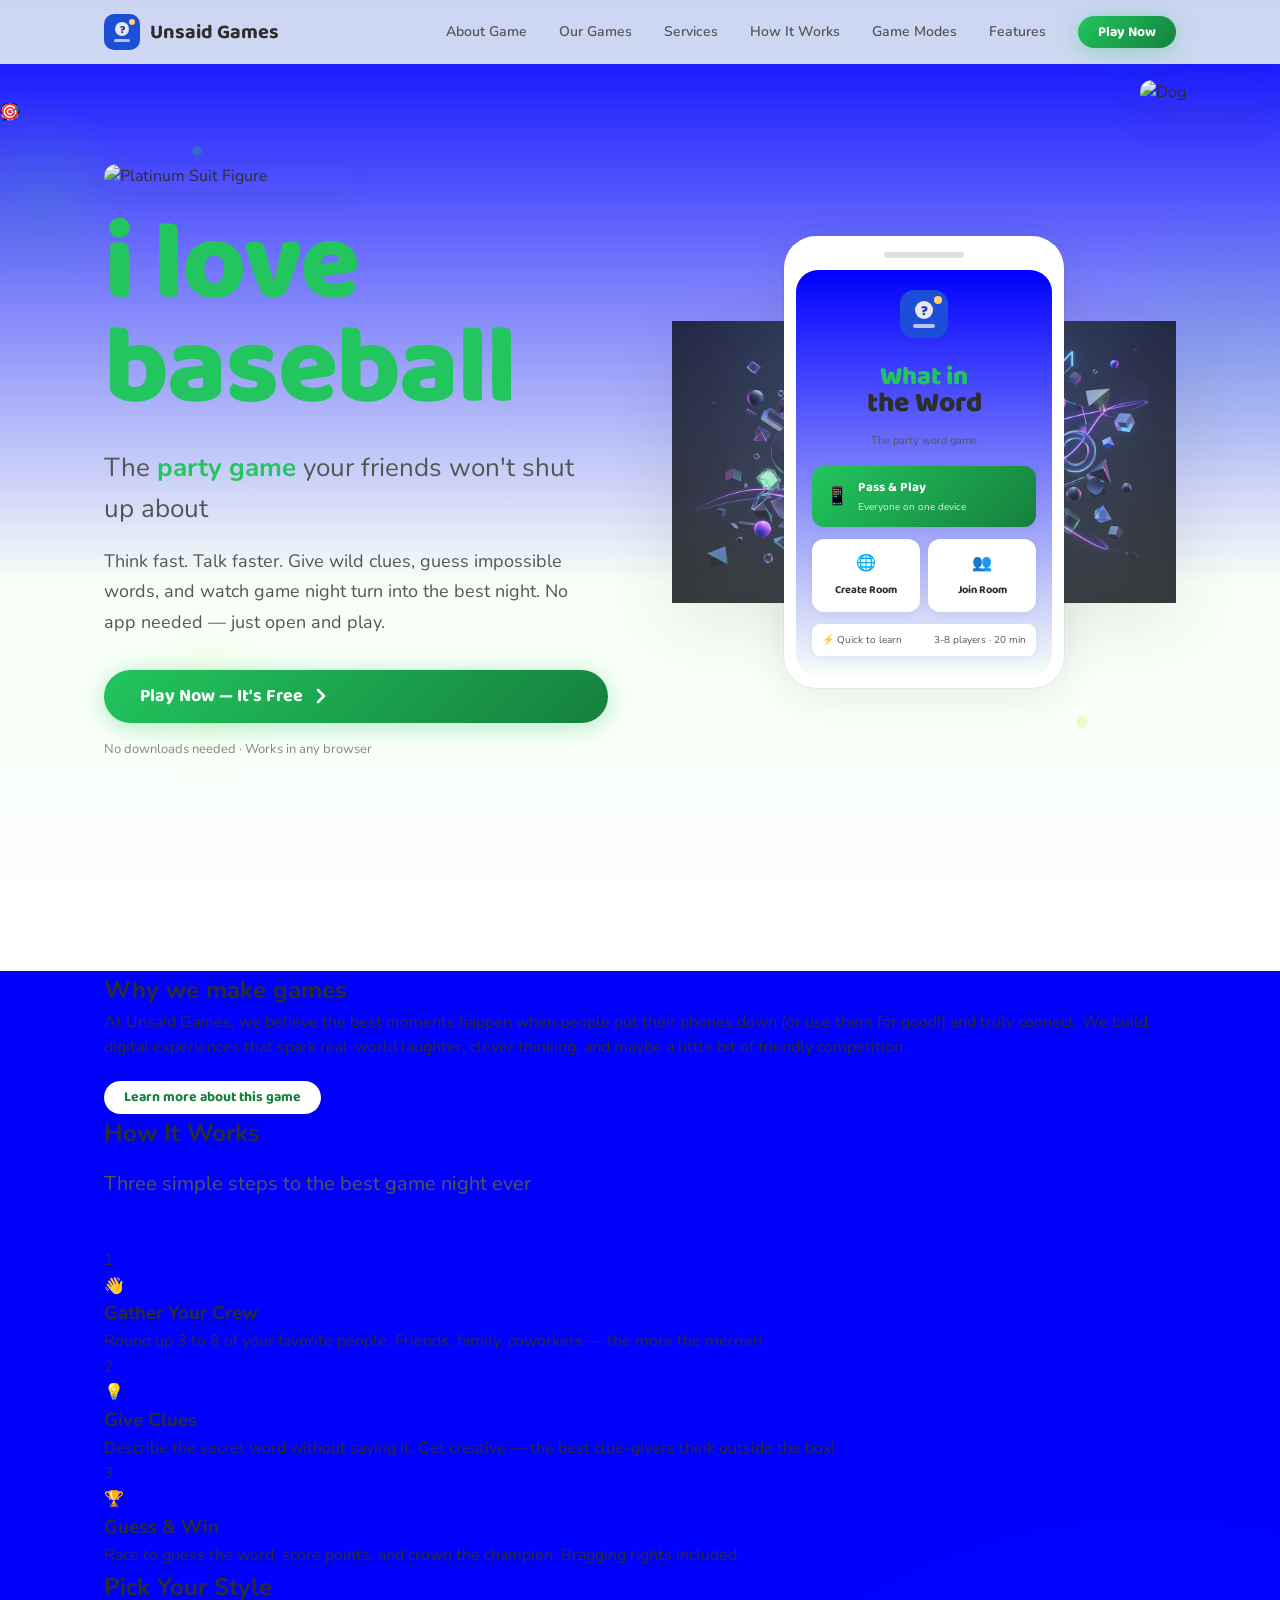
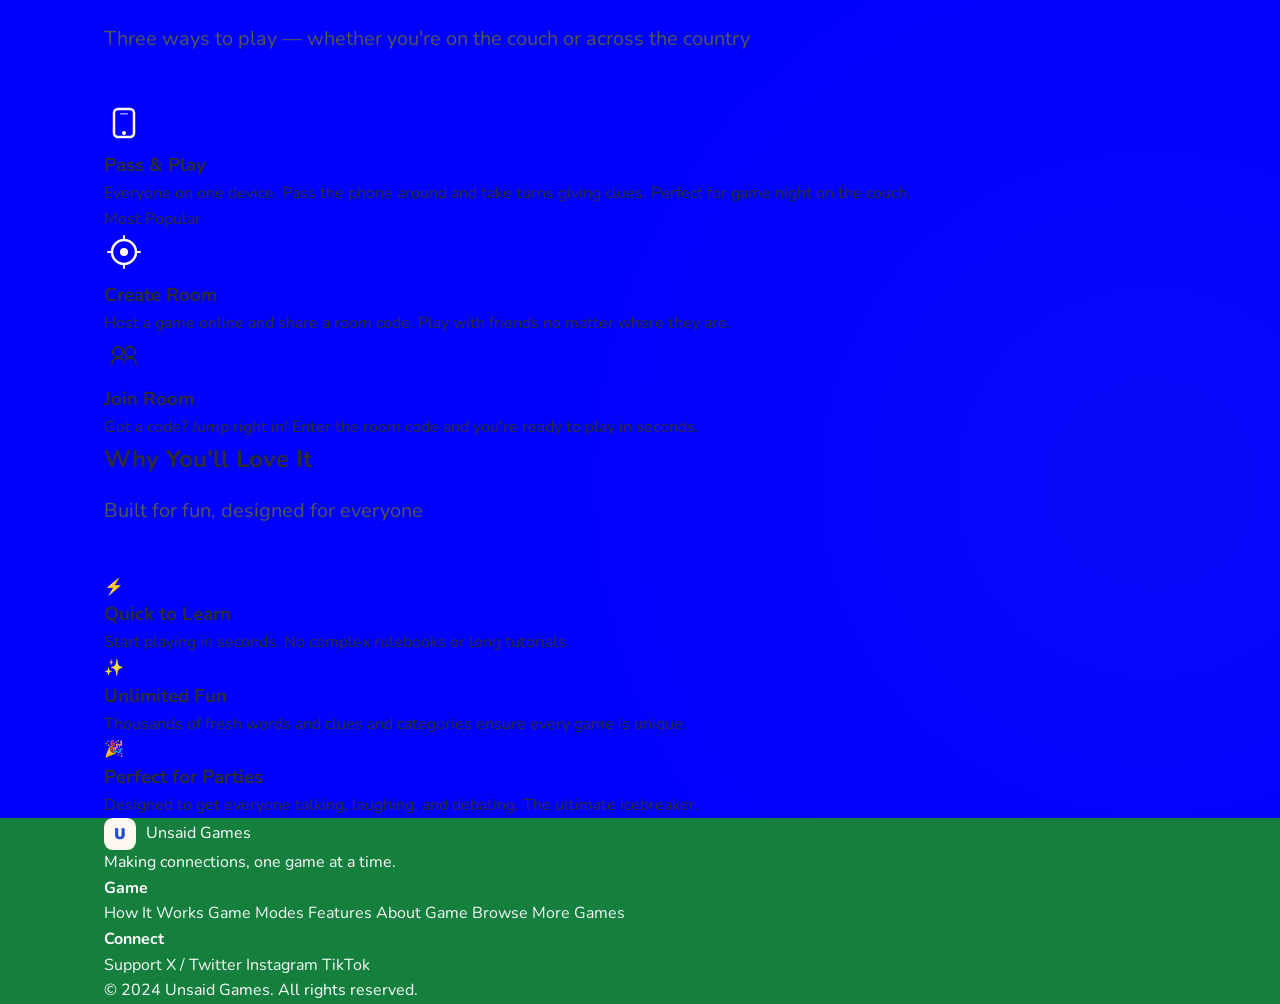
==== commit f171c9d0: "LIWC revert: Add a new page called testimonials.html with two short custo" ====
--- a/index.html
+++ b/index.html
@@ -35,7 +35,6 @@
         <a href="about.html">About Game</a>
         <a href="games.html">Our Games</a>
         <a href="services.html">Services</a>
-        <a href="testimonials.html">Testimonials</a>
         <a href="#how-it-works">How It Works</a>
         <a href="#game-modes">Game Modes</a>
         <a href="#features">Features</a>
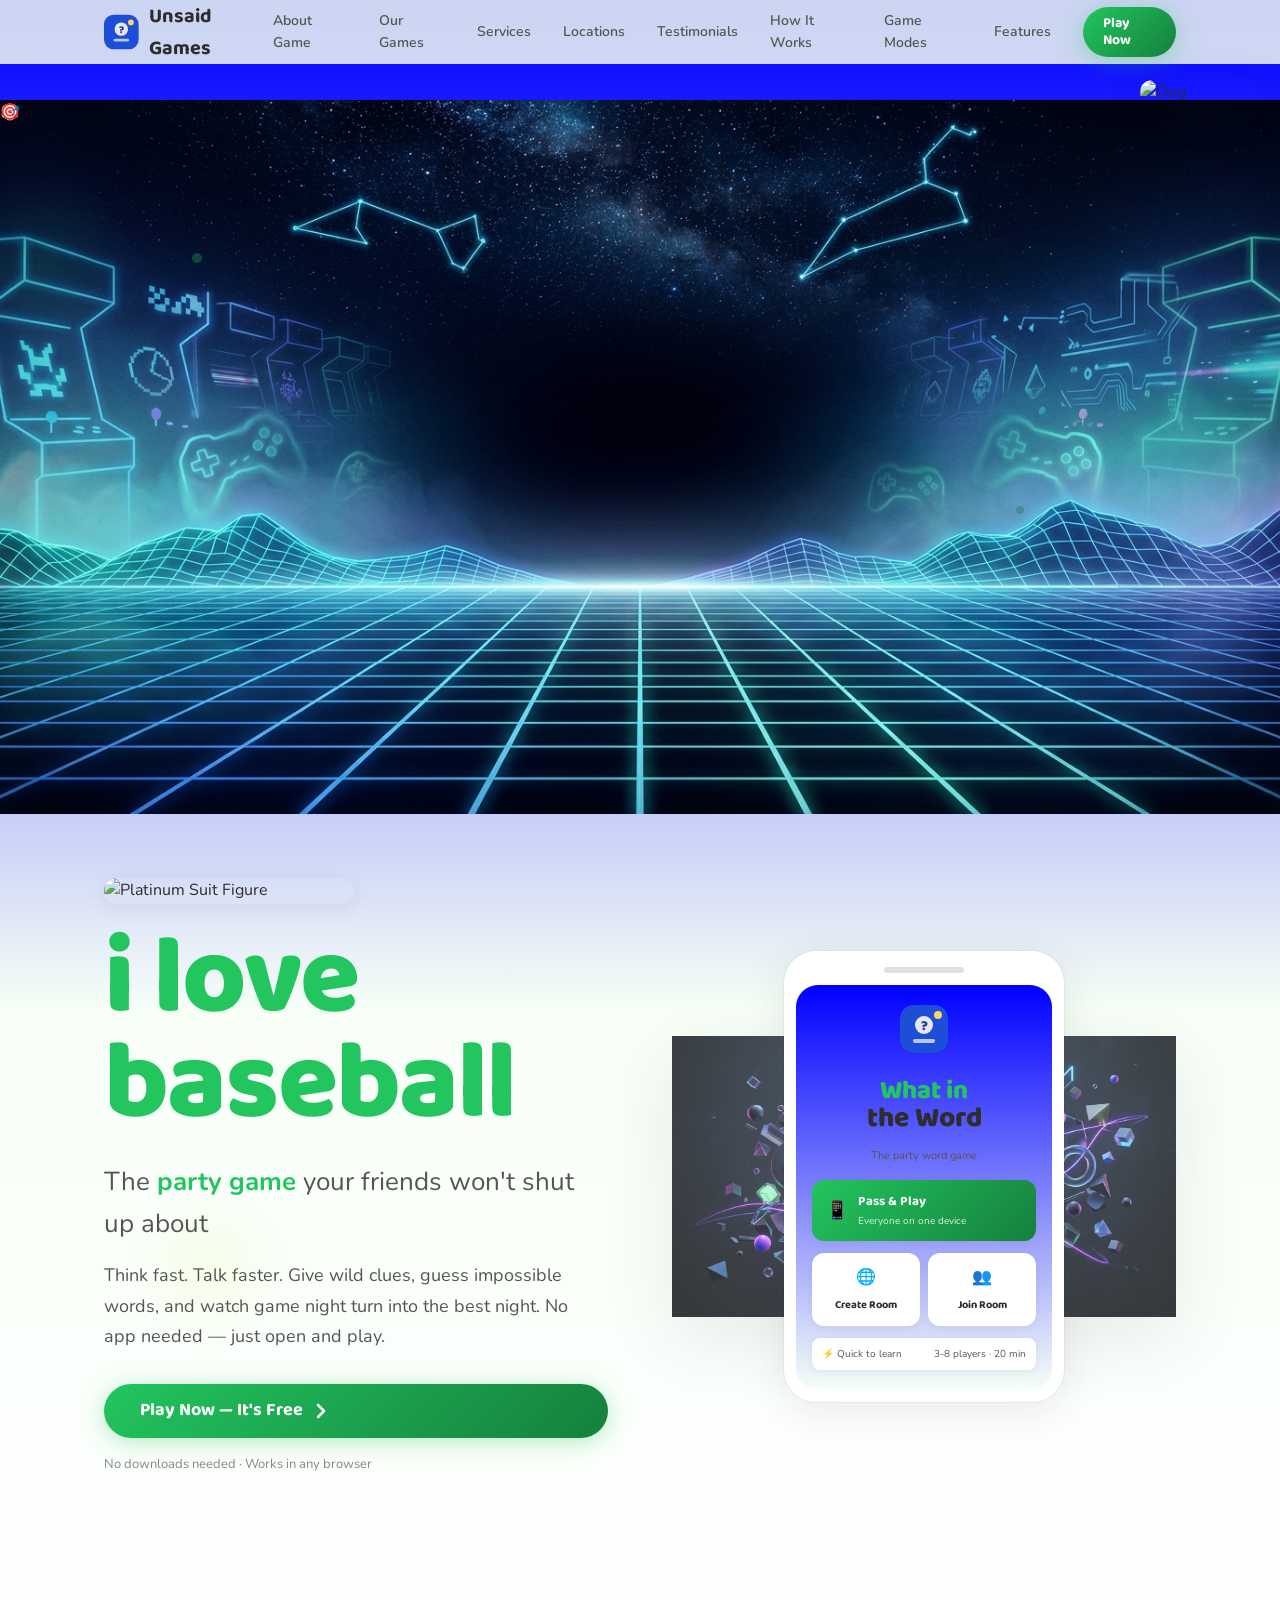
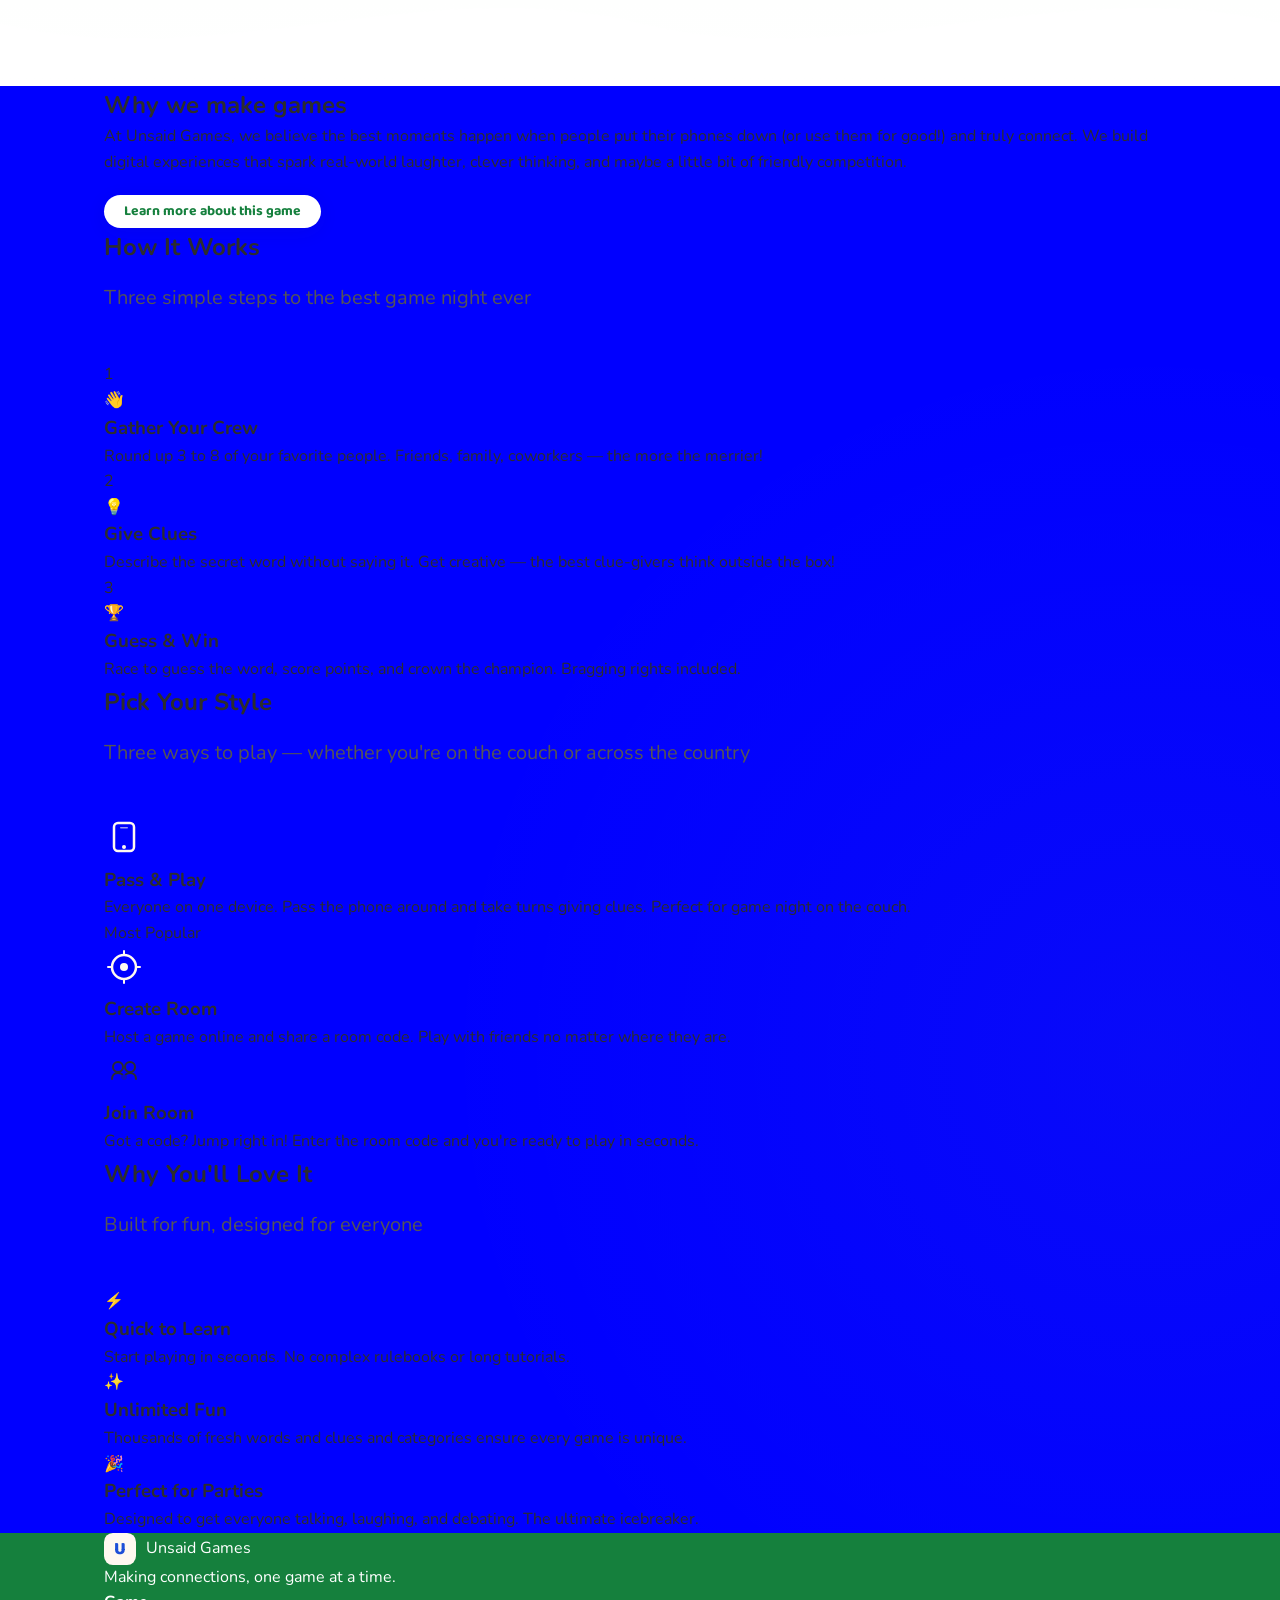
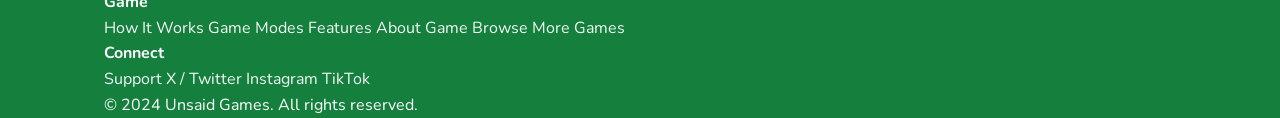
==== commit a7e436f3: "LIWC: Create three new location pages with unique copy and a photo" ====
--- a/index.html
+++ b/index.html
@@ -35,6 +35,15 @@
         <a href="about.html">About Game</a>
         <a href="games.html">Our Games</a>
         <a href="services.html">Services</a>
+        <details class="nav-dropdown">
+          <summary>Locations</summary>
+          <div class="nav-dropdown-menu">
+            <a href="location-seattle.html">Seattle</a>
+            <a href="location-tokyo.html">Tokyo</a>
+            <a href="location-london.html">London</a>
+          </div>
+        </details>
+        <a href="testimonials.html">Testimonials</a>
         <a href="#how-it-works">How It Works</a>
         <a href="#game-modes">Game Modes</a>
         <a href="#features">Features</a>
--- a/styles.css
+++ b/styles.css
@@ -186,6 +186,7 @@
   display: flex;
   align-items: center;
   gap: var(--space-xl);
+  position: relative;
 }
 
 .nav-links a:not(.btn) {
@@ -222,6 +223,7 @@
   width: 100%;
 }
 
+/* Nav toggle (mobile) */
 .nav-toggle {
   display: none;
   flex-direction: column;
@@ -239,6 +241,60 @@
   background: var(--charcoal);
   border-radius: 2px;
   transition: all 0.3s ease;
+}
+
+/* Locations dropdown */
+.nav-dropdown {
+  position: relative;
+}
+
+.nav-dropdown > summary {
+  list-style: none;
+  cursor: pointer;
+  font-family: var(--font-body);
+  font-weight: 600;
+  font-size: 14px;
+  color: var(--charcoal-light);
+  transition: color 0.2s ease;
+}
+
+.nav-dropdown > summary::-webkit-details-marker {
+  display: none;
+}
+
+.nav-dropdown > summary:hover {
+  color: var(--orange);
+}
+
+.nav-dropdown[open] > summary {
+  color: var(--orange);
+}
+
+.nav-dropdown-menu {
+  position: absolute;
+  top: calc(100% + 10px);
+  left: 0;
+  min-width: 180px;
+  background: var(--white);
+  border: 1px solid rgba(0,0,0,0.06);
+  border-radius: var(--radius-md);
+  box-shadow: var(--shadow-md);
+  padding: 8px;
+  display: flex;
+  flex-direction: column;
+  gap: 2px;
+  z-index: 200;
+}
+
+.nav-dropdown-menu a {
+  padding: 8px 10px;
+  border-radius: var(--radius-sm);
+  color: var(--charcoal);
+}
+
+.nav-dropdown-menu a:hover {
+  background: var(--cream-light);
+  color: var(--orange-dark);
 }
 
 /* --- Hero Section --- */
@@ -939,12 +995,76 @@
   text-decoration: underline;
 }
 
+/* ============================
+   Location Pages
+   ============================ */
+.location-hero {
+  position: relative;
+  background: linear-gradient(180deg, var(--cream) 0%, var(--cream-light) 80%, var(--white) 100%);
+  padding-top: 120px;
+  padding-bottom: var(--space-3xl);
+  overflow: hidden;
+}
+
+.location-grid {
+  display: grid;
+  grid-template-columns: 1.15fr 0.85fr;
+  gap: var(--space-2xl);
+  align-items: center;
+  padding: var(--space-2xl) 0;
+}
+
+.location-title {
+  font-family: var(--font-display);
+  font-weight: 900;
+  font-size: clamp(40px, 7vw, 72px);
+  line-height: 0.95;
+  color: var(--orange);
+  letter-spacing: -1px;
+  margin-bottom: var(--space-md);
+}
+
+.location-subtitle {
+  font-size: clamp(18px, 2.2vw, 22px);
+  color: var(--charcoal-light);
+  margin-bottom: var(--space-xl);
+  max-width: 720px;
+}
+
+.location-bullets {
+  margin-left: 1.2rem;
+  display: grid;
+  gap: 8px;
+  color: var(--charcoal);
+  margin-top: var(--space-md);
+}
+
+.location-bullets li {
+  list-style: disc;
+}
+
+.location-photo {
+  border-radius: var(--radius-xl);
+  overflow: hidden;
+  box-shadow: var(--shadow-lg);
+}
+
+.location-cta {
+  display: flex;
+  gap: var(--space-md);
+  margin-top: var(--space-xl);
+  flex-wrap: wrap;
+}
+
 /* --- Responsive --- */
 @media (max-width: 1024px) {
   .service-cards {
     grid-template-columns: repeat(2, 1fr);
   }
   .contact-grid {
+    grid-template-columns: 1fr;
+  }
+  .location-grid {
     grid-template-columns: 1fr;
   }
 }
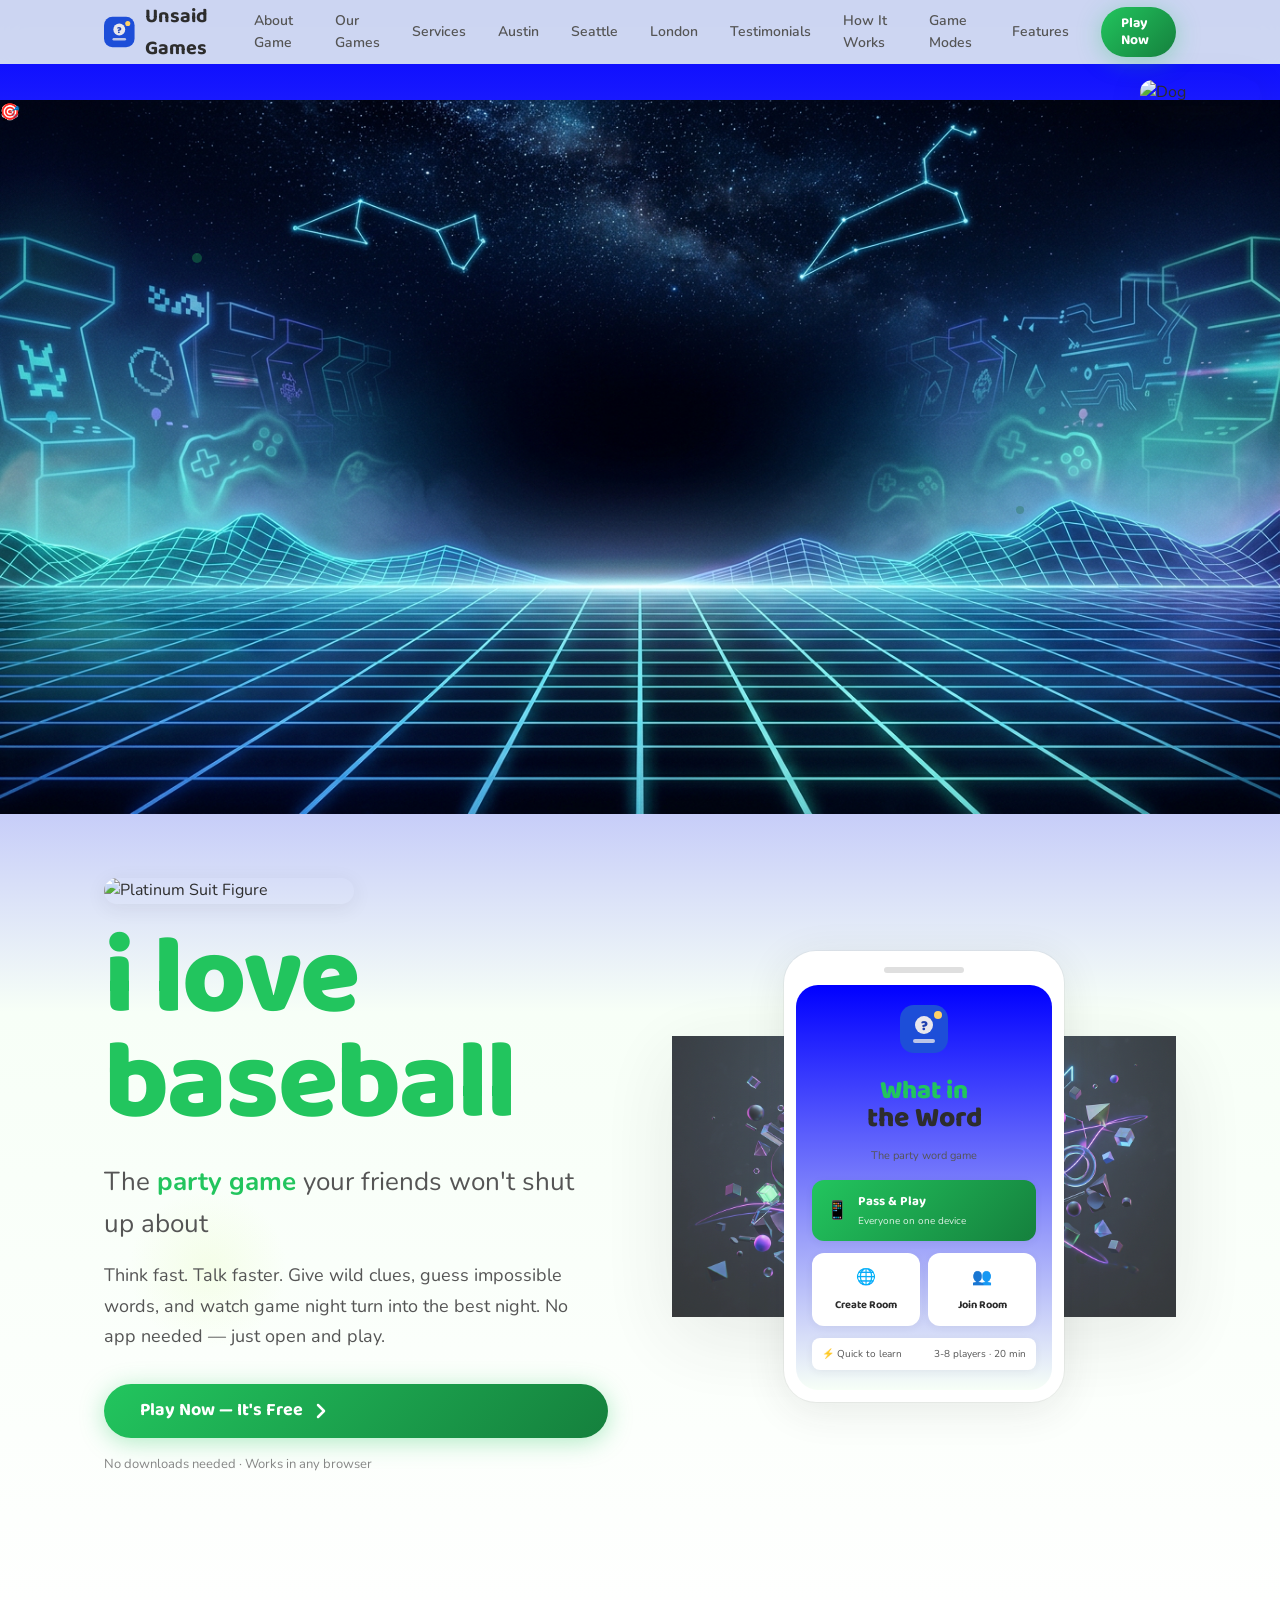
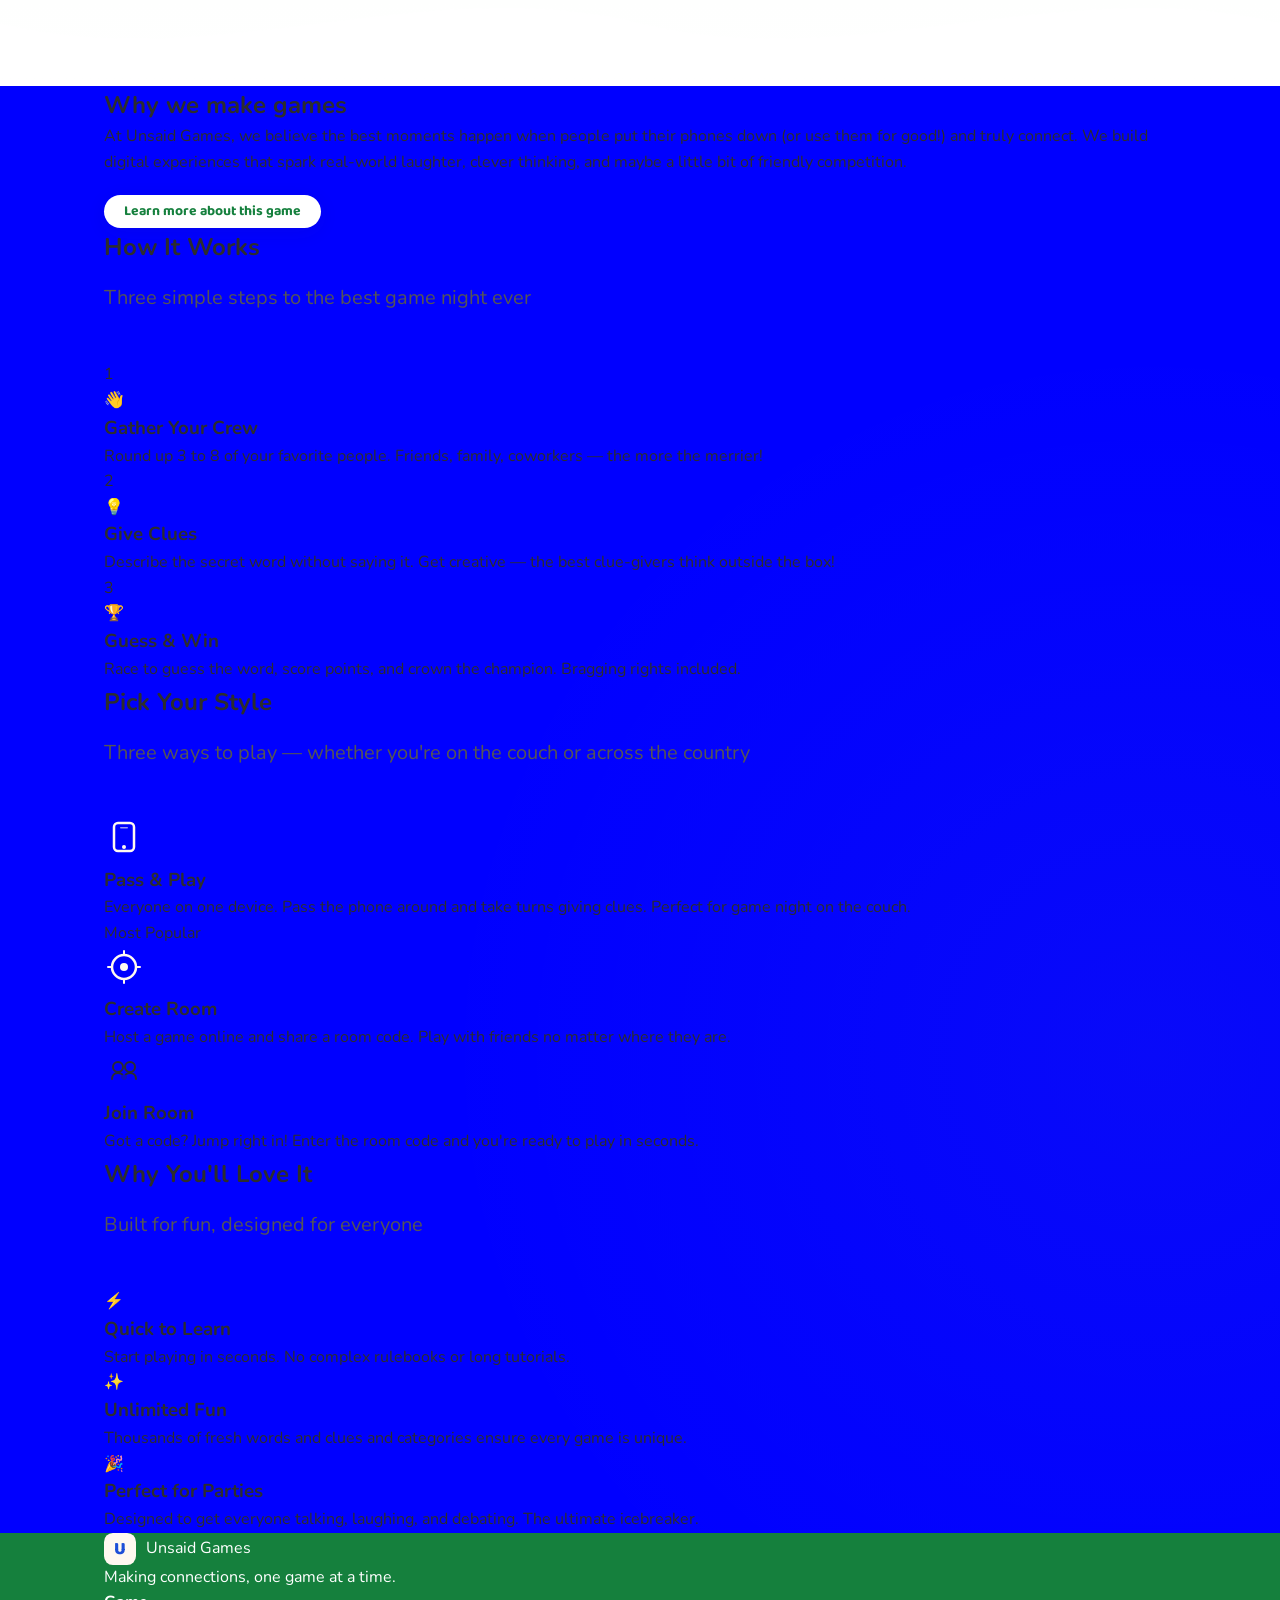
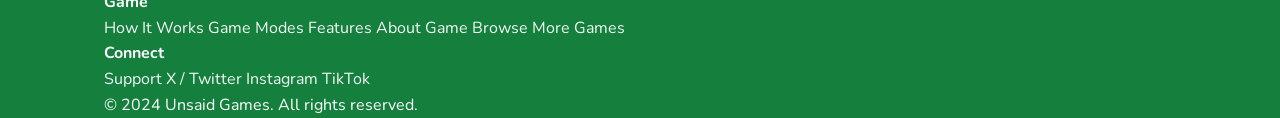
==== commit cf465222: "LIWC: Create three new location pages with unique copy and a photo" ====
--- a/index.html
+++ b/index.html
@@ -35,14 +35,9 @@
         <a href="about.html">About Game</a>
         <a href="games.html">Our Games</a>
         <a href="services.html">Services</a>
-        <details class="nav-dropdown">
-          <summary>Locations</summary>
-          <div class="nav-dropdown-menu">
-            <a href="location-seattle.html">Seattle</a>
-            <a href="location-tokyo.html">Tokyo</a>
-            <a href="location-london.html">London</a>
-          </div>
-        </details>
+        <a href="locations/austin.html">Austin</a>
+        <a href="locations/seattle.html">Seattle</a>
+        <a href="locations/london.html">London</a>
         <a href="testimonials.html">Testimonials</a>
         <a href="#how-it-works">How It Works</a>
         <a href="#game-modes">Game Modes</a>
--- a/styles.css
+++ b/styles.css
@@ -186,7 +186,6 @@
   display: flex;
   align-items: center;
   gap: var(--space-xl);
-  position: relative;
 }
 
 .nav-links a:not(.btn) {
@@ -223,7 +222,6 @@
   width: 100%;
 }
 
-/* Nav toggle (mobile) */
 .nav-toggle {
   display: none;
   flex-direction: column;
@@ -241,60 +239,6 @@
   background: var(--charcoal);
   border-radius: 2px;
   transition: all 0.3s ease;
-}
-
-/* Locations dropdown */
-.nav-dropdown {
-  position: relative;
-}
-
-.nav-dropdown > summary {
-  list-style: none;
-  cursor: pointer;
-  font-family: var(--font-body);
-  font-weight: 600;
-  font-size: 14px;
-  color: var(--charcoal-light);
-  transition: color 0.2s ease;
-}
-
-.nav-dropdown > summary::-webkit-details-marker {
-  display: none;
-}
-
-.nav-dropdown > summary:hover {
-  color: var(--orange);
-}
-
-.nav-dropdown[open] > summary {
-  color: var(--orange);
-}
-
-.nav-dropdown-menu {
-  position: absolute;
-  top: calc(100% + 10px);
-  left: 0;
-  min-width: 180px;
-  background: var(--white);
-  border: 1px solid rgba(0,0,0,0.06);
-  border-radius: var(--radius-md);
-  box-shadow: var(--shadow-md);
-  padding: 8px;
-  display: flex;
-  flex-direction: column;
-  gap: 2px;
-  z-index: 200;
-}
-
-.nav-dropdown-menu a {
-  padding: 8px 10px;
-  border-radius: var(--radius-sm);
-  color: var(--charcoal);
-}
-
-.nav-dropdown-menu a:hover {
-  background: var(--cream-light);
-  color: var(--orange-dark);
 }
 
 /* --- Hero Section --- */
@@ -996,64 +940,209 @@
 }
 
 /* ============================
-   Location Pages
+   Location Pages (Austin, Seattle, London)
    ============================ */
+
+/* Hero */
 .location-hero {
   position: relative;
-  background: linear-gradient(180deg, var(--cream) 0%, var(--cream-light) 80%, var(--white) 100%);
-  padding-top: 120px;
+  background: linear-gradient(180deg, var(--cream) 0%, var(--cream-light) 85%, var(--white) 100%);
+  padding-top: 120px; /* account for fixed nav */
   padding-bottom: var(--space-3xl);
   overflow: hidden;
 }
 
-.location-grid {
+.location-hero-inner {
   display: grid;
-  grid-template-columns: 1.15fr 0.85fr;
+  grid-template-columns: 1.1fr 0.9fr;
   gap: var(--space-2xl);
   align-items: center;
   padding: var(--space-2xl) 0;
 }
 
-.location-title {
+.location-hero-content .location-eyebrow {
+  display: inline-flex;
+  align-items: center;
+  gap: 8px;
+  padding: 6px 12px;
+  border-radius: var(--radius-full);
+  background: var(--orange-light);
+  color: var(--orange-dark);
+  font-weight: 800;
+  font-size: 12px;
+  letter-spacing: 0.4px;
+  margin-bottom: var(--space-sm);
+}
+
+.location-hero-title {
   font-family: var(--font-display);
   font-weight: 900;
-  font-size: clamp(40px, 7vw, 72px);
+  font-size: clamp(40px, 7vw, 68px);
   line-height: 0.95;
   color: var(--orange);
-  letter-spacing: -1px;
   margin-bottom: var(--space-md);
 }
 
-.location-subtitle {
+.location-hero-subtitle {
   font-size: clamp(18px, 2.2vw, 22px);
   color: var(--charcoal-light);
-  margin-bottom: var(--space-xl);
   max-width: 720px;
 }
 
-.location-bullets {
-  margin-left: 1.2rem;
-  display: grid;
-  gap: 8px;
-  color: var(--charcoal);
-  margin-top: var(--space-md);
-}
-
-.location-bullets li {
-  list-style: disc;
-}
-
-.location-photo {
+.location-hero-media {
   border-radius: var(--radius-xl);
   overflow: hidden;
   box-shadow: var(--shadow-lg);
-}
-
-.location-cta {
-  display: flex;
-  gap: var(--space-md);
-  margin-top: var(--space-xl);
+  background: var(--white);
+}
+
+.location-hero-media .location-hero-img {
+  width: 100%;
+  height: 100%;
+  aspect-ratio: 3 / 2;
+  object-fit: cover;
+  display: block;
+}
+
+/* Sections */
+.location-section {
+  padding: var(--space-4xl) 0;
+  background: var(--white);
+}
+
+.location-section.alt {
+  background: var(--cream-light);
+}
+
+/* Info grid/cards */
+.location-info-grid {
+  display: grid;
+  grid-template-columns: 1.2fr 0.8fr;
+  gap: var(--space-2xl);
+  align-items: start;
+}
+
+.location-card {
+  background: var(--white);
+  border: 1px solid rgba(0,0,0,0.06);
+  border-radius: var(--radius-lg);
+  padding: var(--space-xl);
+  box-shadow: var(--shadow-sm);
+}
+
+.location-card h3 {
+  font-family: var(--font-display);
+  font-size: 1.4rem;
+  font-weight: 800;
+  color: var(--charcoal);
+  margin-bottom: var(--space-md);
+}
+
+.location-card p {
+  color: var(--charcoal-light);
+}
+
+/* Meta chips */
+.location-meta {
+  display: flex;
   flex-wrap: wrap;
+  gap: 10px;
+  margin-top: var(--space-md);
+}
+
+.location-chip {
+  background: var(--yellow-light);
+  color: var(--purple);
+  padding: 6px 10px;
+  border-radius: var(--radius-full);
+  font-weight: 800;
+  font-size: 12px;
+  letter-spacing: 0.3px;
+}
+
+/* Photo gallery */
+.location-gallery {
+  display: grid;
+  grid-template-columns: repeat(12, 1fr);
+  gap: var(--space-lg);
+}
+
+.location-gallery .gallery-item {
+  grid-column: span 4;
+  position: relative;
+  border-radius: var(--radius-lg);
+  overflow: hidden;
+  box-shadow: var(--shadow-md);
+  background: #f2f6f2;
+  isolation: isolate;
+}
+
+.location-gallery .gallery-item.wide { grid-column: span 6; }
+.location-gallery .gallery-item.tall { grid-row: span 2; }
+
+.location-gallery .gallery-img {
+  width: 100%;
+  height: 100%;
+  aspect-ratio: 4 / 3;
+  object-fit: cover;
+  transform: scale(1.001);
+  transition: transform 0.35s ease, filter 0.35s ease;
+  display: block;
+}
+
+.location-gallery .gallery-item:hover .gallery-img {
+  transform: scale(1.05);
+  filter: saturate(1.05) contrast(1.02);
+}
+
+.location-gallery .gallery-caption {
+  position: absolute;
+  left: 10px;
+  bottom: 10px;
+  padding: 6px 10px;
+  border-radius: var(--radius-full);
+  background: rgba(255,255,255,0.9);
+  color: var(--charcoal);
+  font-weight: 800;
+  font-size: 12px;
+  box-shadow: var(--shadow-sm);
+}
+
+/* Map/embed wrapper */
+.location-embed {
+  position: relative;
+  width: 100%;
+  border-radius: var(--radius-lg);
+  overflow: hidden;
+  box-shadow: var(--shadow-md);
+  background: var(--white);
+}
+
+.location-embed iframe,
+.location-embed img {
+  width: 100%;
+  height: 100%;
+  aspect-ratio: 16 / 9;
+  display: block;
+  border: 0;
+}
+
+/* Utilities */
+.location-lead {
+  font-size: 1.05rem;
+  color: var(--charcoal-light);
+  line-height: 1.75;
+}
+
+.location-list {
+  margin-top: var(--space-md);
+  margin-left: 1rem;
+  color: var(--charcoal);
+}
+
+.location-list li {
+  list-style: disc;
+  margin-bottom: 6px;
 }
 
 /* --- Responsive --- */
@@ -1064,8 +1153,15 @@
   .contact-grid {
     grid-template-columns: 1fr;
   }
-  .location-grid {
+  .location-hero-inner {
     grid-template-columns: 1fr;
+  }
+  .location-info-grid {
+    grid-template-columns: 1fr;
+  }
+  .location-gallery .gallery-item,
+  .location-gallery .gallery-item.wide {
+    grid-column: span 6;
   }
 }
 
@@ -1082,4 +1178,11 @@
   .services-title {
     font-size: clamp(36px, 8vw, 54px);
   }
+  .location-gallery {
+    grid-template-columns: repeat(6, 1fr);
+  }
+  .location-gallery .gallery-item,
+  .location-gallery .gallery-item.wide {
+    grid-column: span 6;
+  }
 }
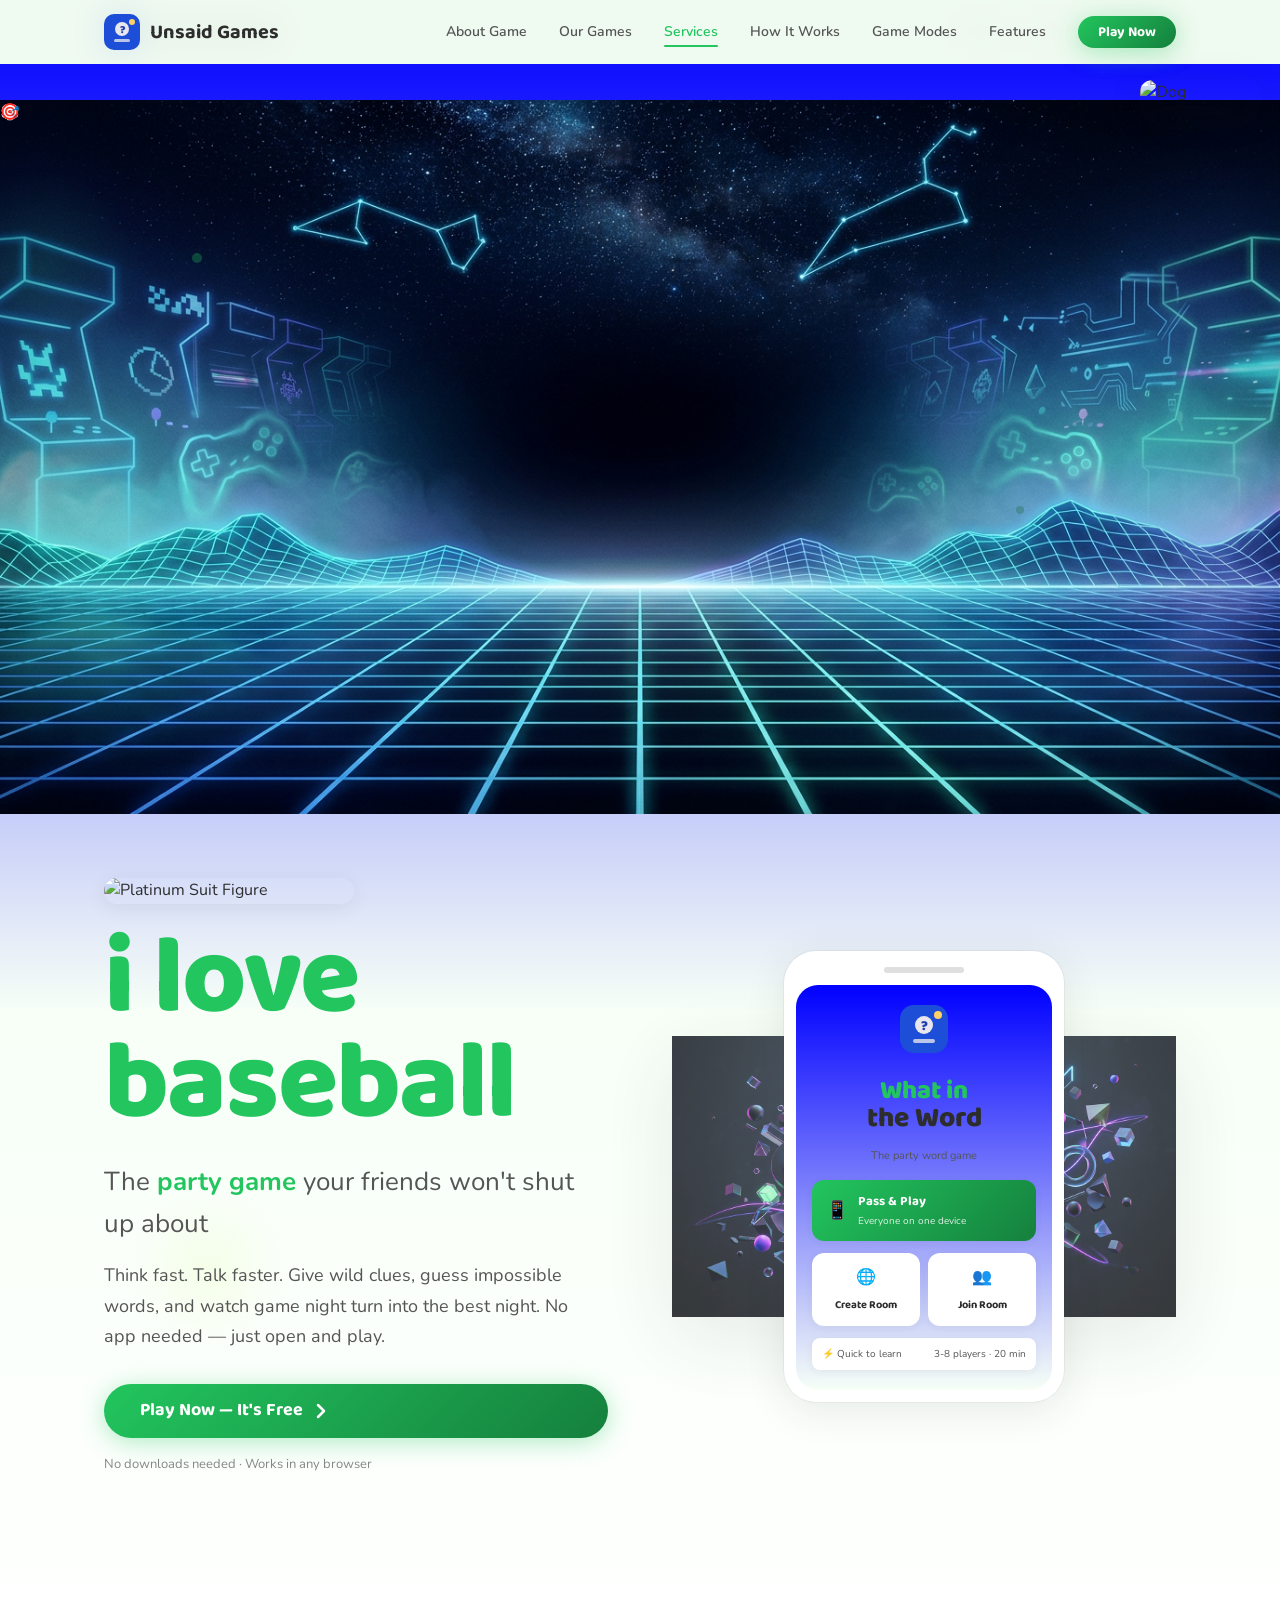
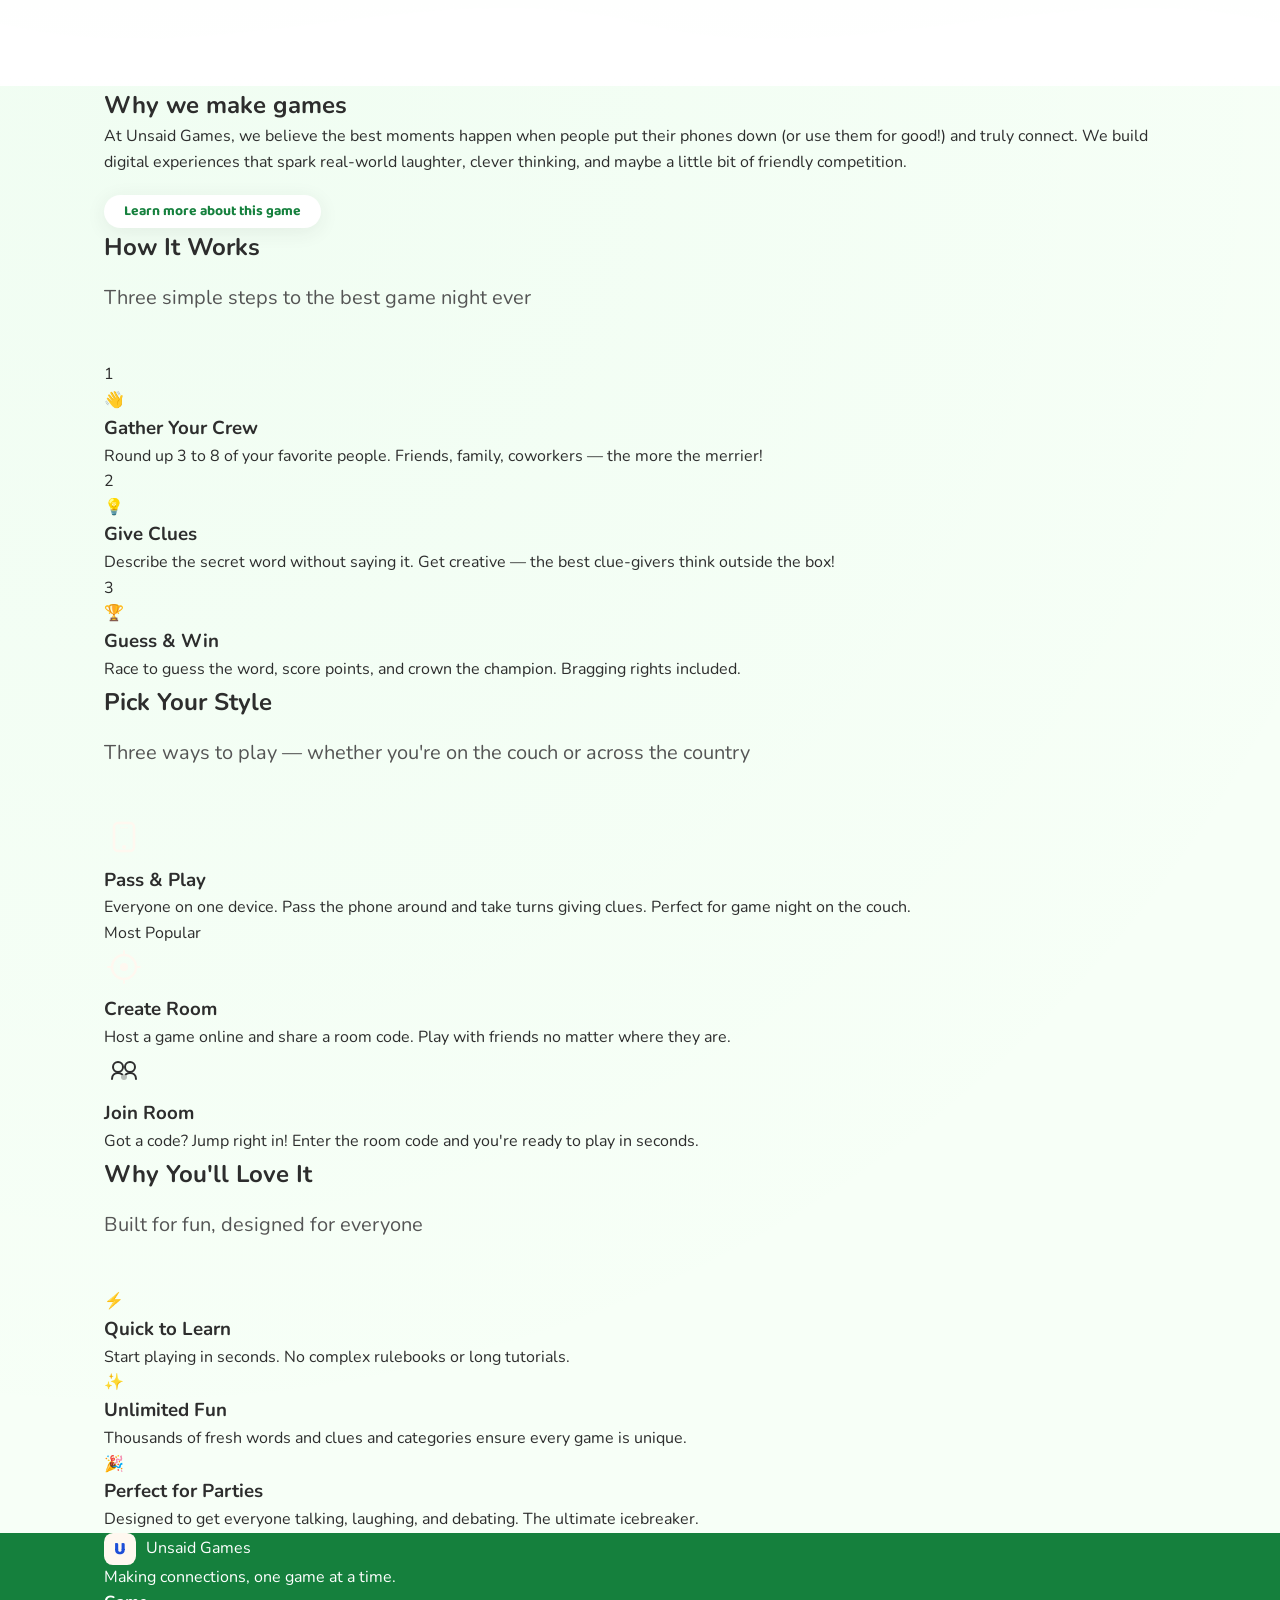
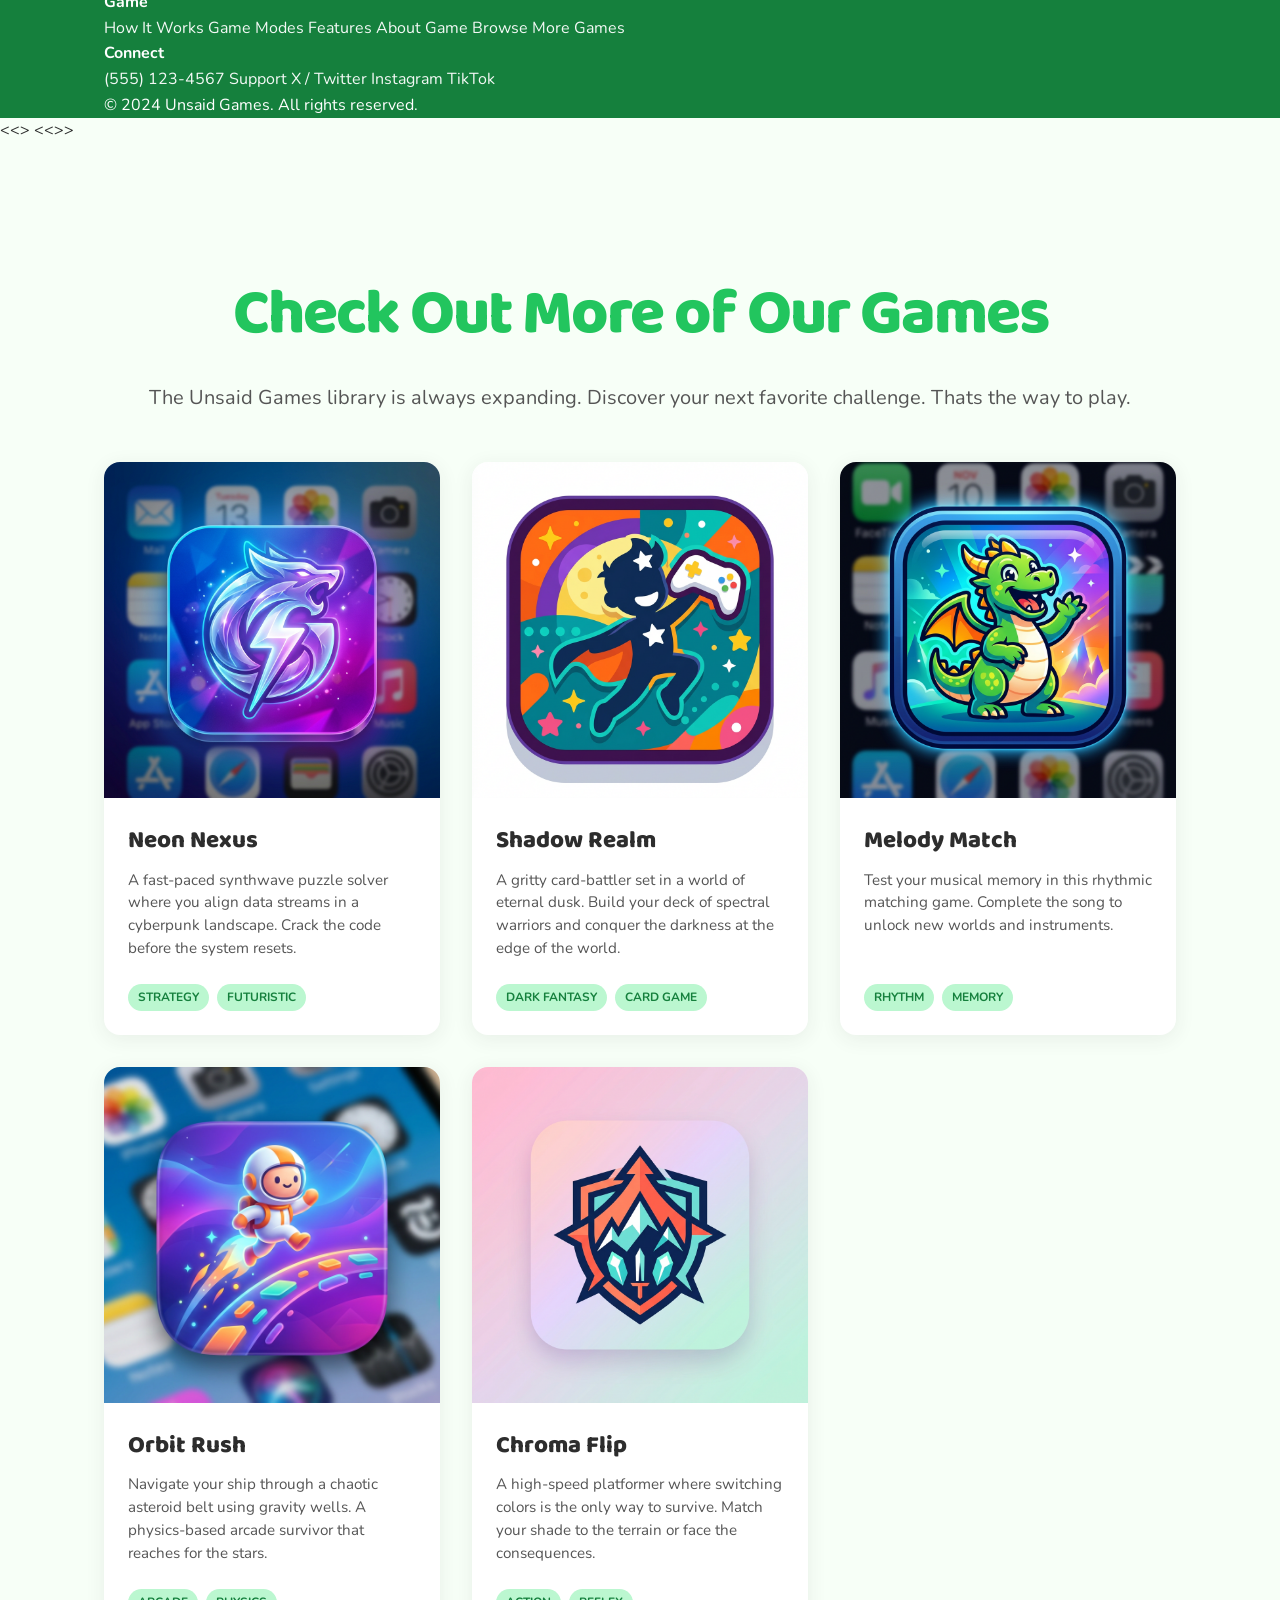
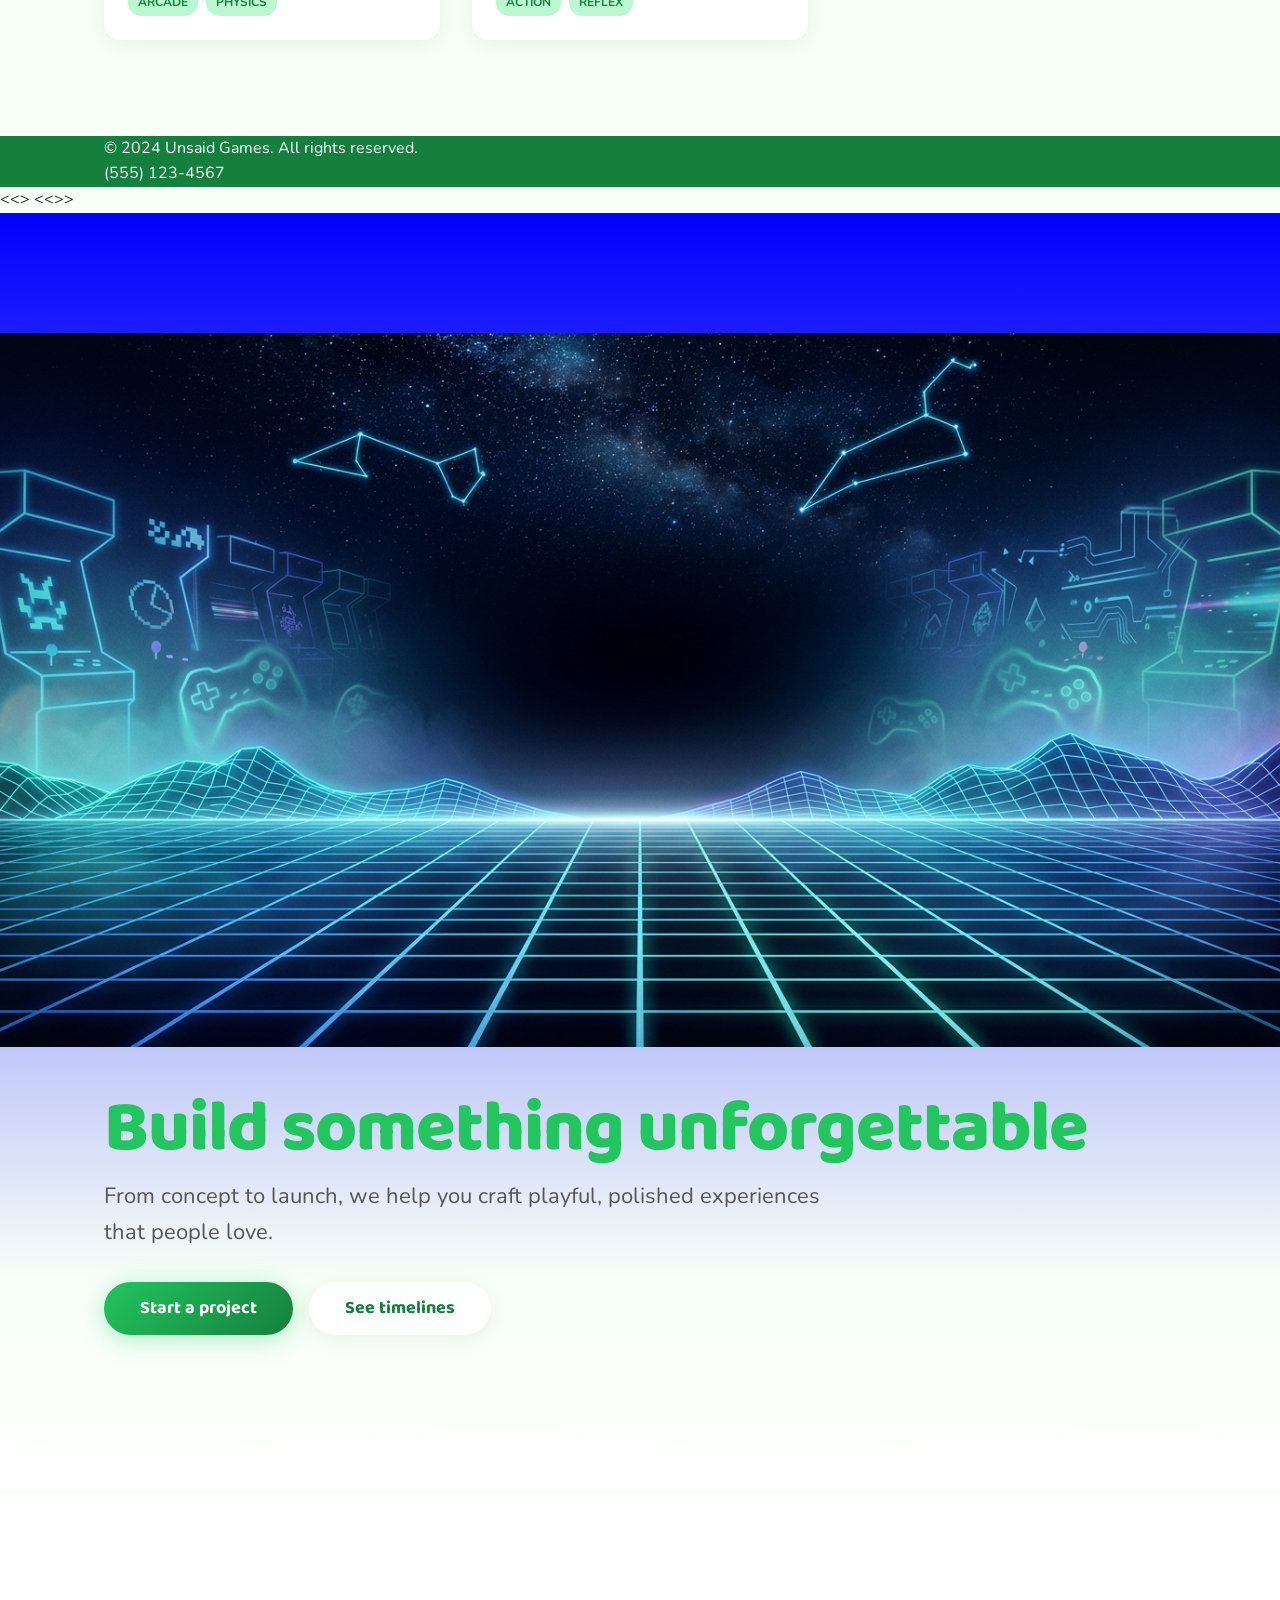
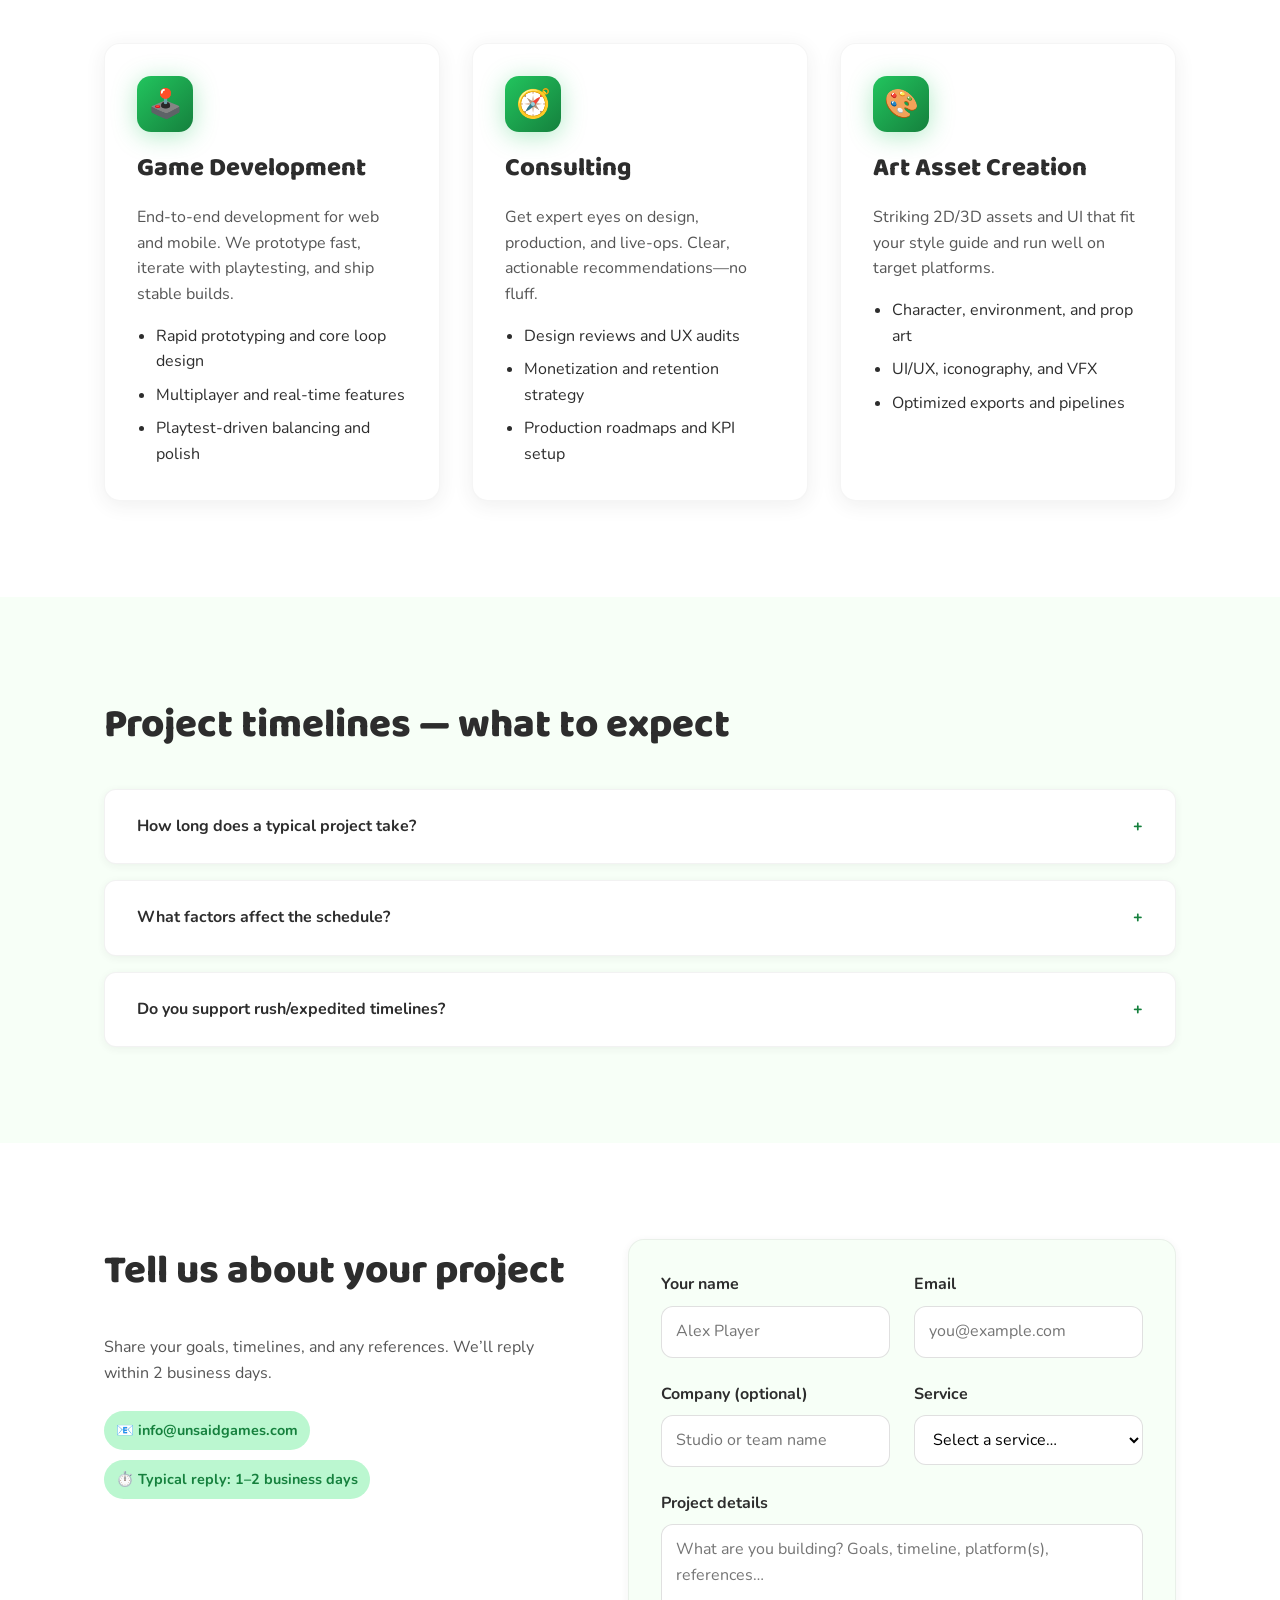
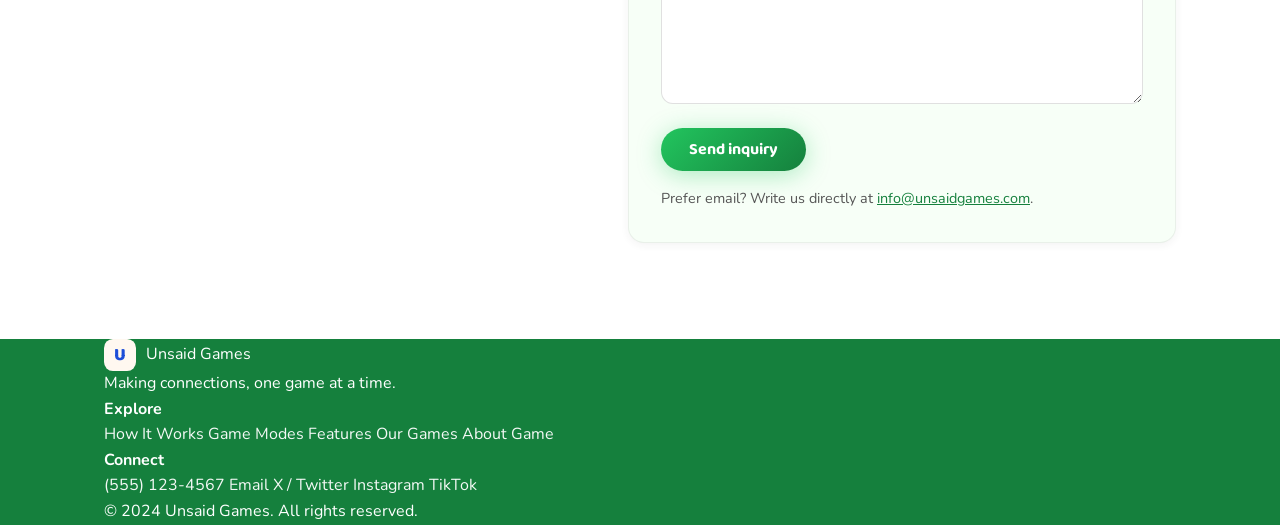
==== commit 2bedd5d8: "LIWC: Change the phone number in the footer to (555) 123-4567." ====
--- a/index.html
+++ b/index.html
@@ -35,9 +35,6 @@
         <a href="about.html">About Game</a>
         <a href="games.html">Our Games</a>
         <a href="services.html">Services</a>
-        <a href="locations/austin.html">Austin</a>
-        <a href="locations/seattle.html">Seattle</a>
-        <a href="locations/london.html">London</a>
         <a href="testimonials.html">Testimonials</a>
         <a href="#how-it-works">How It Works</a>
         <a href="#game-modes">Game Modes</a>
@@ -284,6 +281,7 @@
         </div>
         <div class="footer-col">
           <h4 class="footer-col-title">Connect</h4>
+          <a href="tel:+15551234567">(555) 123-4567</a>
           <a href="#">Support</a>
           <a href="#">X / Twitter</a>
           <a href="#">Instagram</a>
@@ -298,4 +296,379 @@
 
   <script src="script.js"></script>
 </body>
+</html>
+<<<END_LIWC_FILE>>
+<<<LIWC_FILE path="games.html">>>
+<!DOCTYPE html>
+<html lang="en">
+<head>
+  <meta charset="UTF-8">
+  <meta name="viewport" content="width=device-width, initial-scale=1.0">
+  <title>Check Out More of Our Games | Unsaid Games</title>
+  <link rel="preconnect" href="https://fonts.googleapis.com">
+  <link rel="preconnect" href="https://fonts.gstatic.com" crossorigin>
+  <link href="https://fonts.googleapis.com/css2?family=Baloo+2:wght@400;500;600;700;800&family=Nunito:wght@400;500;600;700&display=swap" rel="stylesheet">
+  <link rel="stylesheet" href="styles.css">
+<link rel="canonical" href="https://unsaidgame.site/games.html" />
+<script type="application/ld+json">{"@context":"https://schema.org","@type":"Organization","name":"Unsaid Games","url":"https://unsaidgame.site/","logo":"https://unsaidgame.site/img/og-image.png","description":"Independent party game studio. Creator of What in the Word, a party word guessing game for 3 to 8 players."}</script>
+<script type="application/ld+json">{"@context":"https://schema.org","@type":"WebSite","name":"Unsaid Games","url":"https://unsaidgame.site/"}</script>
+</head>
+<body class="bg-cream-light">
+  <!-- Navigation -->
+  <nav class="nav" id="nav">
+    <div class="nav-inner container">
+      <a href="/" class="nav-logo">
+        <svg width="36" height="36" viewBox="0 0 36 36" fill="none" xmlns="http://www.w3.org/2000/svg" aria-label="Unsaid Games logo">
+          <rect width="36" height="36" rx="10" fill="#1D4ED8"/>
+          <circle cx="18" cy="15" r="7" fill="#FFF8F0" opacity="0.9"/>
+          <text x="18" y="19" text-anchor="middle" font-family="'Baloo 2', cursive" font-weight="800" font-size="11" fill="#1E40AF">?</text>
+          <rect x="10" y="25" width="16" height="3" rx="1.5" fill="#FFF8F0" opacity="0.7"/>
+          <circle cx="28" cy="8" r="3" fill="#FFD166"/>
+        </svg>
+        <span class="nav-brand">Unsaid Games</span>
+      </a>
+      <div class="nav-links">
+        <a href="/">Home</a>
+        <a href="about.html">About</a>
+        <a href="games.html" class="active">Our Games</a>
+      </div>
+    </div>
+  </nav>
+
+  <header class="section-header container" style="padding-top: 120px; text-align: center;">
+    <h1 class="title-guessing" style="font-size: clamp(40px, 8vw, 64px);">Check Out More of Our Games</h1>
+    <p class="section-subtitle">The Unsaid Games library is always expanding. Discover your next favorite challenge. Thats the way to play.</p>
+  </header>
+
+  <section class="section">
+    <div class="container">
+      <div class="games-gallery-grid">
+        
+        <!-- Neon Nexus -->
+        <div class="game-showcase-card">
+          <div class="game-logo-container">
+            <img src="/public/uploads/liwc/3419d95b-7b0c-4ee6-be0f-5188ae54d925/unsaid-games-icon-1.png" alt="A sleek, modern 3D abstract mobile game icon." class="game-logo-img">
+          </div>
+          <div class="game-info">
+            <h3 class="game-name">Neon Nexus</h3>
+            <p class="game-desc">A fast-paced synthwave puzzle solver where you align data streams in a cyberpunk landscape. Crack the code before the system resets.</p>
+            <div class="game-meta-tags">
+              <span>Strategy</span>
+              <span>Futuristic</span>
+            </div>
+          </div>
+        </div>
+
+        <!-- Shadow Realm -->
+        <div class="game-showcase-card">
+          <div class="game-logo-container">
+            <img src="/public/uploads/liwc/3419d95b-7b0c-4ee6-be0f-5188ae54d925/unsaid-games-icon-2.png" alt="A colorful and friendly gaming app icon." class="game-logo-img">
+          </div>
+          <div class="game-info">
+            <h3 class="game-name">Shadow Realm</h3>
+            <p class="game-desc">A gritty card-battler set in a world of eternal dusk. Build your deck of spectral warriors and conquer the darkness at the edge of the world.</p>
+            <div class="game-meta-tags">
+              <span>Dark Fantasy</span>
+              <span>Card Game</span>
+            </div>
+          </div>
+        </div>
+
+        <!-- Melody Match -->
+        <div class="game-showcase-card">
+          <div class="game-logo-container">
+            <img src="/public/uploads/liwc/a53bd114-2b6e-4cf8-befc-9a24e1881ee5/game-app-icon.png" alt="A vibrant and modern mobile game application icon." class="game-logo-img">
+          </div>
+          <div class="game-info">
+            <h3 class="game-name">Melody Match</h3>
+            <p class="game-desc">Test your musical memory in this rhythmic matching game. Complete the song to unlock new worlds and instruments.</p>
+            <div class="game-meta-tags">
+              <span>Rhythm</span>
+              <span>Memory</span>
+            </div>
+          </div>
+        </div>
+
+        <!-- Orbit Rush -->
+        <div class="game-showcase-card">
+          <div class="game-logo-container">
+            <img src="/public/uploads/liwc/9f7d3fb0-9d15-457a-9f00-87782db0b585/game-icon-1.png" alt="A colorful minimalist professional mobile game app icon." class="game-logo-img">
+          </div>
+          <div class="game-info">
+            <h3 class="game-name">Orbit Rush</h3>
+            <p class="game-desc">Navigate your ship through a chaotic asteroid belt using gravity wells. A physics-based arcade survivor that reaches for the stars.</p>
+            <div class="game-meta-tags">
+              <span>Arcade</span>
+              <span>Physics</span>
+            </div>
+          </div>
+        </div>
+
+        <!-- Chroma Flip -->
+        <div class="game-showcase-card">
+          <div class="game-logo-container">
+            <img src="/public/uploads/liwc/9f7d3fb0-9d15-457a-9f00-87782db0b585/game-icon-2.png" alt="A flat design vector art style mobile game icon." class="game-logo-img">
+          </div>
+          <div class="game-info">
+            <h3 class="game-name">Chroma Flip</h3>
+            <p class="game-desc">A high-speed platformer where switching colors is the only way to survive. Match your shade to the terrain or face the consequences.</p>
+            <div class="game-meta-tags">
+              <span>Action</span>
+              <span>Reflex</span>
+            </div>
+          </div>
+        </div>
+
+      </div>
+    </div>
+  </section>
+
+  <footer class="footer">
+    <div class="container footer-inner">
+      <p>&copy; 2024 Unsaid Games. All rights reserved.</p>
+      <p><a href="tel:+15551234567">(555) 123-4567</a></p>
+    </div>
+  </footer>
+</body>
+</html>
+<<<END_LIWC_FILE>>
+<<<LIWC_FILE path="services.html">>>
+<!DOCTYPE html>
+<html lang="en">
+<head>
+  <meta charset="UTF-8">
+  <meta name="viewport" content="width=device-width, initial-scale=1.0">
+  <title>Services | Unsaid Games — Game Development, Consulting, Art Asset Creation</title>
+  <meta name="description" content="Explore Unsaid Games services: Game Development, Consulting, and Art Asset Creation. Get expert help from prototype to launch. Contact us at info@unsaidgames.com.">
+  <meta property="og:title" content="Unsaid Games Services">
+  <meta property="og:description" content="Game Development, Consulting, and Art Asset Creation tailored to your project timeline and goals.">
+  <meta property="og:type" content="website">
+  <link rel="preconnect" href="https://fonts.googleapis.com">
+  <link rel="preconnect" href="https://fonts.gstatic.com" crossorigin>
+  <link href="https://fonts.googleapis.com/css2?family=Baloo+2:wght@400;500;600;700;800&family=Nunito:wght@400;500;600;700&display=swap" rel="stylesheet">
+  <link rel="stylesheet" href="styles.css">
+  <link rel="canonical" href="https://unsaidgame.site/services.html" />
+</head>
+<body>
+  <!-- Navigation -->
+  <nav class="nav" id="nav">
+    <div class="nav-inner container">
+      <a href="/" class="nav-logo">
+        <svg width="36" height="36" viewBox="0 0 36 36" fill="none" xmlns="http://www.w3.org/2000/svg" aria-label="Unsaid Games logo">
+          <rect width="36" height="36" rx="10" fill="#1D4ED8"/>
+          <circle cx="18" cy="15" r="7" fill="#FFF8F0" opacity="0.9"/>
+          <text x="18" y="19" text-anchor="middle" font-family="'Baloo 2', cursive" font-weight="800" font-size="11" fill="#1E40AF">?</text>
+          <rect x="10" y="25" width="16" height="3" rx="1.5" fill="#FFF8F0" opacity="0.7"/>
+          <circle cx="28" cy="8" r="3" fill="#FFD166"/>
+        </svg>
+        <span class="nav-brand">Unsaid Games</span>
+      </a>
+      <div class="nav-links" id="navLinks">
+        <a href="about.html">About Game</a>
+        <a href="games.html">Our Games</a>
+        <a href="services.html" class="active">Services</a>
+        <a href="index.html#how-it-works">How It Works</a>
+        <a href="index.html#game-modes">Game Modes</a>
+        <a href="index.html#features">Features</a>
+        <a href="https://clue-whisper-party.lovable.app" class="btn btn-sm btn-primary" target="_blank" rel="noopener noreferrer">Play Now</a>
+      </div>
+      <button class="nav-toggle" id="navToggle" aria-label="Toggle menu">
+        <span></span>
+        <span></span>
+        <span></span>
+      </button>
+    </div>
+  </nav>
+
+  <!-- Services Hero -->
+  <header class="services-hero">
+    <div class="container services-hero-inner">
+      <div class="services-hero-text">
+        <h1 class="services-title">Build something unforgettable</h1>
+        <p class="services-subtitle">From concept to launch, we help you craft playful, polished experiences that people love.</p>
+        <div class="services-cta">
+          <a href="#contact" class="btn btn-primary btn-lg">Start a project</a>
+          <a href="#faq" class="btn btn-white btn-lg">See timelines</a>
+        </div>
+      </div>
+    </div>
+    <div class="services-hero-wave" aria-hidden="true">
+      <svg viewBox="0 0 1440 100" fill="none" xmlns="http://www.w3.org/2000/svg" preserveAspectRatio="none">
+        <path d="M0 60C240 100 480 20 720 60C960 100 1200 20 1440 60V100H0V60Z" fill="#ffffff"/>
+      </svg>
+    </div>
+  </header>
+
+  <!-- Services Cards -->
+  <section class="services-section">
+    <div class="container">
+      <div class="service-cards">
+        <article class="service-card">
+          <div class="service-icon" aria-hidden="true">🕹️</div>
+          <h2 class="service-name">Game Development</h2>
+          <p class="service-desc">End-to-end development for web and mobile. We prototype fast, iterate with playtesting, and ship stable builds.</p>
+          <ul class="service-bullets">
+            <li>Rapid prototyping and core loop design</li>
+            <li>Multiplayer and real-time features</li>
+            <li>Playtest-driven balancing and polish</li>
+          </ul>
+        </article>
+
+        <article class="service-card">
+          <div class="service-icon" aria-hidden="true">🧭</div>
+          <h2 class="service-name">Consulting</h2>
+          <p class="service-desc">Get expert eyes on design, production, and live-ops. Clear, actionable recommendations—no fluff.</p>
+          <ul class="service-bullets">
+            <li>Design reviews and UX audits</li>
+            <li>Monetization and retention strategy</li>
+            <li>Production roadmaps and KPI setup</li>
+          </ul>
+        </article>
+
+        <article class="service-card">
+          <div class="service-icon" aria-hidden="true">🎨</div>
+          <h2 class="service-name">Art Asset Creation</h2>
+          <p class="service-desc">Striking 2D/3D assets and UI that fit your style guide and run well on target platforms.</p>
+          <ul class="service-bullets">
+            <li>Character, environment, and prop art</li>
+            <li>UI/UX, iconography, and VFX</li>
+            <li>Optimized exports and pipelines</li>
+          </ul>
+        </article>
+      </div>
+    </div>
+  </section>
+
+  <!-- FAQ -->
+  <section class="services-faq" id="faq">
+    <div class="container">
+      <h2 class="services-h2">Project timelines — what to expect</h2>
+      <div class="faq-list">
+        <details class="faq-item">
+          <summary>
+            <span>How long does a typical project take?</span>
+            <span class="faq-icon" aria-hidden="true">+</span>
+          </summary>
+          <div class="faq-body">
+            <p>Timelines vary by scope. As a baseline:</p>
+            <ul>
+              <li>Game Development: 6–12 weeks for a polished prototype; 3–6+ months for full production.</li>
+              <li>Consulting: 1–2 weeks for an audit and report; ongoing advisory available monthly.</li>
+              <li>Art Asset Creation: 1–4 weeks depending on volume and style exploration.</li>
+            </ul>
+          </div>
+        </details>
+
+        <details class="faq-item">
+          <summary>
+            <span>What factors affect the schedule?</span>
+            <span class="faq-icon" aria-hidden="true">+</span>
+          </summary>
+          <div class="faq-body">
+            <p>Scope clarity, feedback turnaround time, technical complexity (e.g., netcode), and platform requirements are the biggest drivers. We’ll align on milestones and dependencies up front.</p>
+          </div>
+        </details>
+
+        <details class="faq-item">
+          <summary>
+            <span>Do you support rush/expedited timelines?</span>
+            <span class="faq-icon" aria-hidden="true">+</span>
+          </summary>
+          <div class="faq-body">
+            <p>Yes. We offer expedited options when capacity allows. Rush work may include a premium to cover after-hours and parallel staffing. Tell us your deadline and we’ll propose a realistic plan.</p>
+          </div>
+        </details>
+      </div>
+    </div>
+  </section>
+
+  <!-- Contact -->
+  <section class="services-contact" id="contact">
+    <div class="container contact-grid">
+      <div class="contact-intro">
+        <h2 class="services-h2">Tell us about your project</h2>
+        <p>Share your goals, timelines, and any references. We’ll reply within 2 business days.</p>
+        <div class="contact-meta">
+          <div class="contact-chip">📧 info@unsaidgames.com</div>
+          <div class="contact-chip">⏱️ Typical reply: 1–2 business days</div>
+        </div>
+      </div>
+      <form class="contact-form" action="mailto:info@unsaidgames.com" method="POST" enctype="text/plain">
+        <input type="hidden" name="Subject" value="New services inquiry from Unsaid Games website">
+        <div class="form-row">
+          <div class="form-field">
+            <label for="name">Your name</label>
+            <input type="text" id="name" name="Name" placeholder="Alex Player" required>
+          </div>
+          <div class="form-field">
+            <label for="email">Email</label>
+            <input type="email" id="email" name="Email" placeholder="you@example.com" required>
+          </div>
+        </div>
+        <div class="form-row">
+          <div class="form-field">
+            <label for="company">Company (optional)</label>
+            <input type="text" id="company" name="Company" placeholder="Studio or team name">
+          </div>
+          <div class="form-field">
+            <label for="service">Service</label>
+            <select id="service" name="Service" required>
+              <option value="">Select a service…</option>
+              <option>Game Development</option>
+              <option>Consulting</option>
+              <option>Art Asset Creation</option>
+            </select>
+          </div>
+        </div>
+        <div class="form-row">
+          <div class="form-field full">
+            <label for="message">Project details</label>
+            <textarea id="message" name="Message" rows="6" placeholder="What are you building? Goals, timeline, platform(s), references…" required></textarea>
+          </div>
+        </div>
+        <button type="submit" class="btn btn-primary">Send inquiry</button>
+        <p class="contact-footnote">Prefer email? Write us directly at <a href="mailto:info@unsaidgames.com">info@unsaidgames.com</a>.</p>
+      </form>
+    </div>
+  </section>
+
+  <!-- Footer -->
+  <footer class="footer">
+    <div class="container footer-inner">
+      <div class="footer-brand">
+        <div class="nav-logo">
+          <svg width="32" height="32" viewBox="0 0 36 36" fill="none" xmlns="http://www.w3.org/2000/svg">
+            <rect width="36" height="36" rx="10" fill="#FFF8F0"/>
+            <text x="18" y="24" text-anchor="middle" font-family="'Baloo 2', cursive" font-weight="800" font-size="20" fill="#1D4ED8">U</text>
+          </svg>
+          <span class="footer-title">Unsaid Games</span>
+        </div>
+        <p class="footer-tagline">Making connections, one game at a time.</p>
+      </div>
+      <div class="footer-links">
+        <div class="footer-col">
+          <h4 class="footer-col-title">Explore</h4>
+          <a href="index.html#how-it-works">How It Works</a>
+          <a href="index.html#game-modes">Game Modes</a>
+          <a href="index.html#features">Features</a>
+          <a href="games.html">Our Games</a>
+          <a href="about.html">About Game</a>
+        </div>
+        <div class="footer-col">
+          <h4 class="footer-col-title">Connect</h4>
+          <a href="tel:+15551234567">(555) 123-4567</a>
+          <a href="mailto:info@unsaidgames.com">Email</a>
+          <a href="#">X / Twitter</a>
+          <a href="#">Instagram</a>
+          <a href="#">TikTok</a>
+        </div>
+      </div>
+    </div>
+    <div class="footer-bottom container">
+      <p>&copy; 2024 Unsaid Games. All rights reserved.</p>
+    </div>
+  </footer>
+
+  <script src="script.js"></script>
+</body>
 </html>
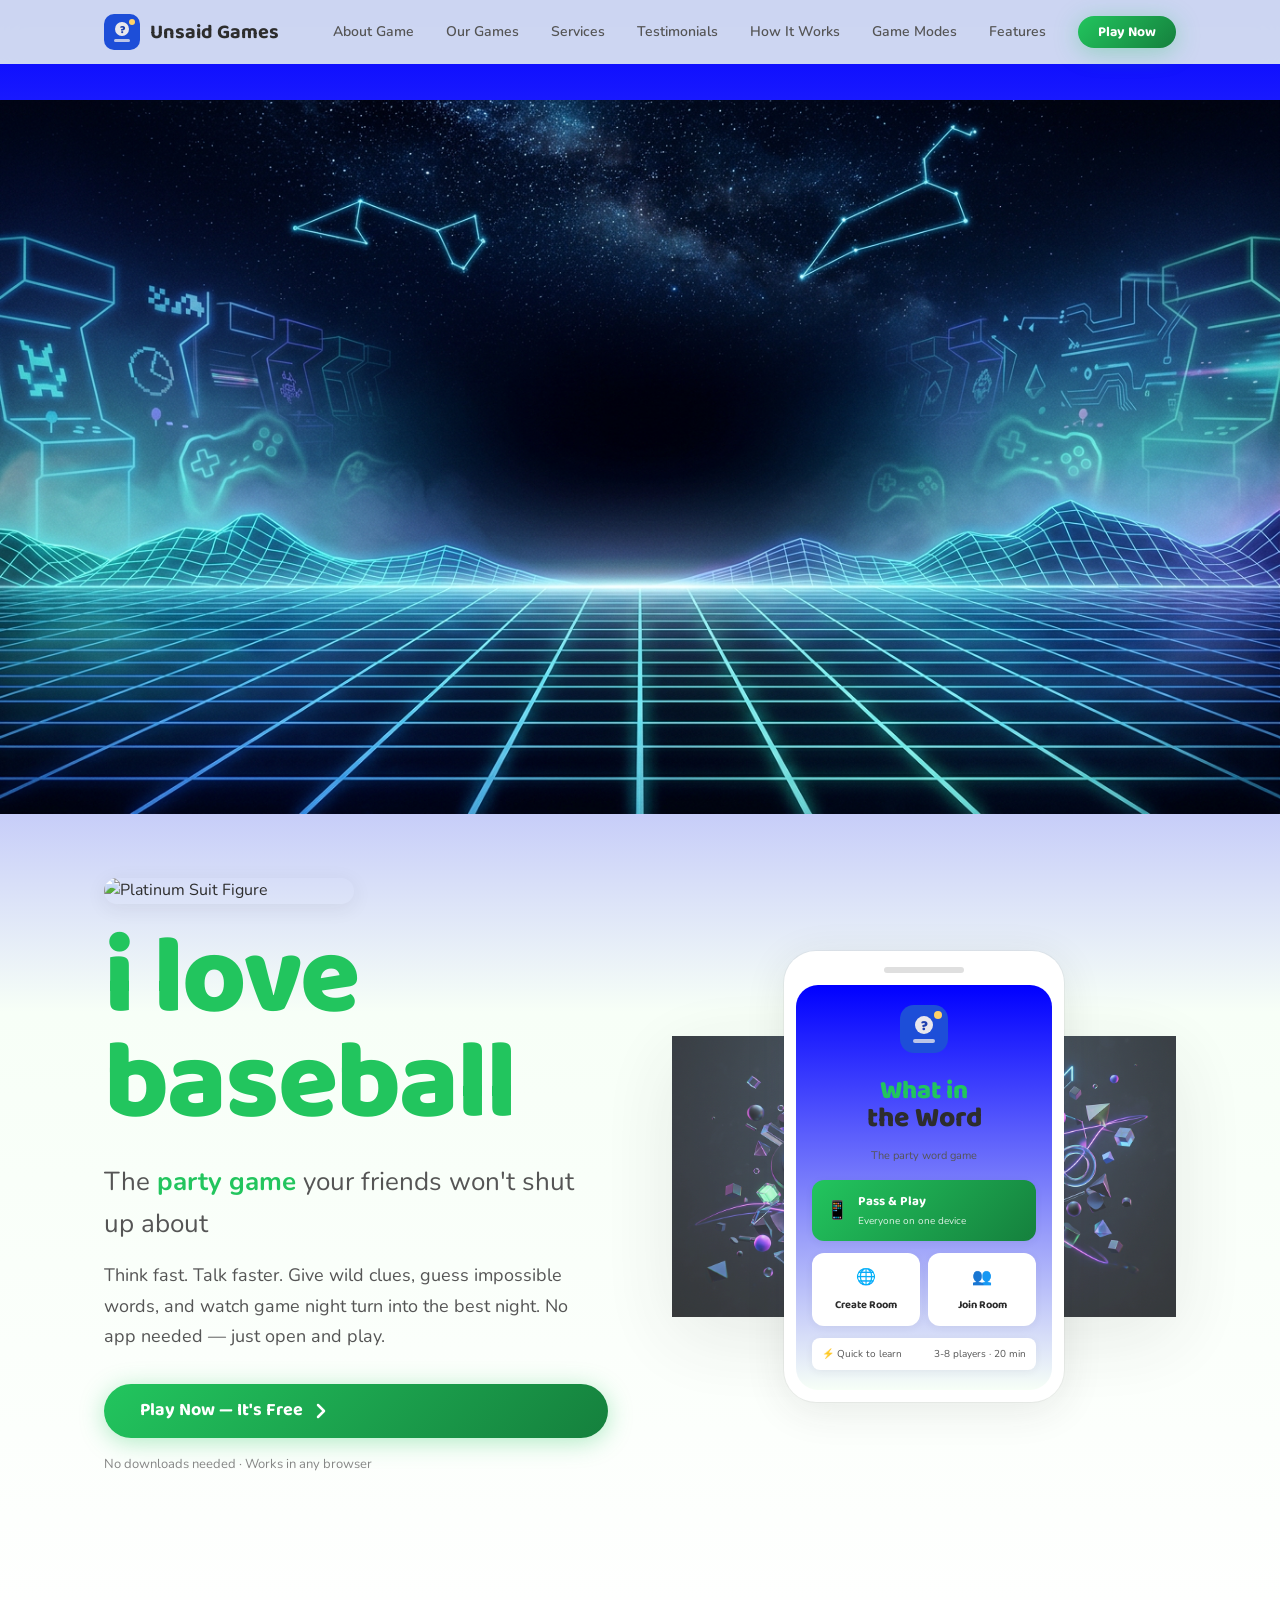
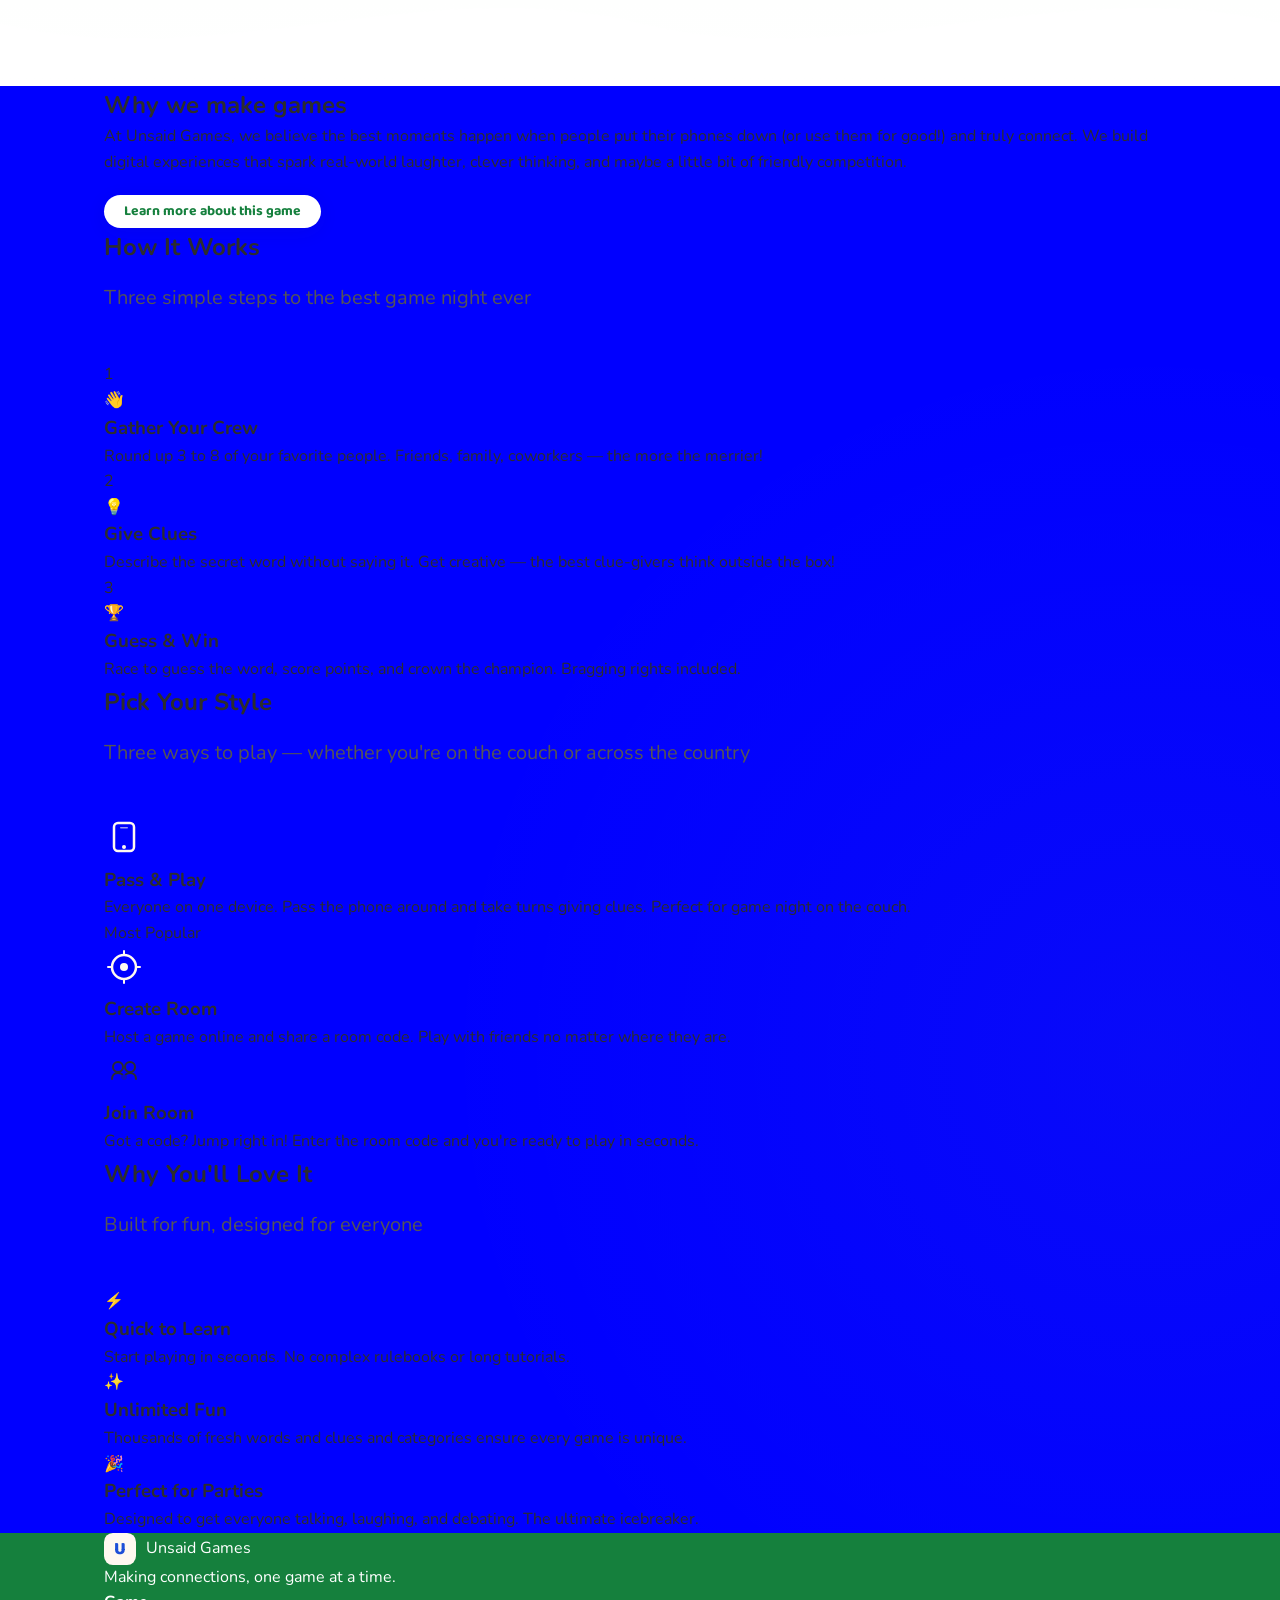
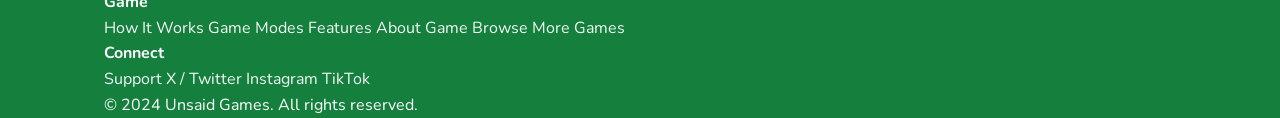
==== commit 23908cbb: "LIWC: Remove the dog image 'top-right-dog' and the decorative floa" ====
--- a/index.html
+++ b/index.html
@@ -17,7 +17,6 @@
 <script type="application/ld+json">{"@context":"https://schema.org","@type":"WebSite","name":"Unsaid Games","url":"https://unsaidgame.site/"}</script>
 </head>
 <body>
-  <img src="https://images.dog.ceo/breeds/retriever-golden/n02099601_3004.jpg" alt="Dog" class="top-right-dog">
   <!-- Navigation -->
   <nav class="nav" id="nav">
     <div class="nav-inner container">
@@ -51,20 +50,6 @@
 
   <!-- Hero Section -->
   <section class="hero" id="hero">
-    <!-- Floating decorative elements -->
-    <div class="float-el float-circle-1" aria-hidden="true"></div>
-    <div class="float-el float-circle-2" aria-hidden="true"></div>
-    <div class="float-el float-circle-3" aria-hidden="true"></div>
-    <div class="float-el float-dot-1" aria-hidden="true"></div>
-    <div class="float-el float-dot-2" aria-hidden="true"></div>
-    <div class="float-el float-dot-3" aria-hidden="true"></div>
-    <div class="float-el float-sparkle-1" aria-hidden="true">✦</div>
-    <div class="float-el float-sparkle-2" aria-hidden="true">✧</div>
-    <div class="float-el float-sparkle-3" aria-hidden="true">✦</div>
-    <div class="float-el float-emoji-1" aria-hidden="true">🎲</div>
-    <div class="float-el float-emoji-2" aria-hidden="true">💬</div>
-    <div class="float-el float-emoji-3" aria-hidden="true">🎯</div>
-
     <div class="container hero-content">
       <div class="hero-text">
         <img src="https://jifdopnikyknetsakqfc.supabase.co/storage/v1/object/sign/liwc-attachments/staging/254b78d0-774f-4201-8ce7-5a0dc82f26a4/1782417856478-platinum-suit-figure.png?token=eyJraWQiOiJzdG9yYWdlLXVybC1zaWduaW5nLWtleV9kZjAwZWY5ZS1mYzEyLTQyNGMtYmYxYS01Mjg2OWNhN2NmOTkiLCJhbGciOiJIUzI1NiJ9.[base64].FM3VQyhY0BQndbZ-D9_KvhW41mQ6ey8byuX_GSL29hM" alt="Platinum Suit Figure" class="hero-top-image">
@@ -281,7 +266,6 @@
         </div>
         <div class="footer-col">
           <h4 class="footer-col-title">Connect</h4>
-          <a href="tel:+15551234567">(555) 123-4567</a>
           <a href="#">Support</a>
           <a href="#">X / Twitter</a>
           <a href="#">Instagram</a>
@@ -296,379 +280,4 @@
 
   <script src="script.js"></script>
 </body>
-</html>
-<<<END_LIWC_FILE>>
-<<<LIWC_FILE path="games.html">>>
-<!DOCTYPE html>
-<html lang="en">
-<head>
-  <meta charset="UTF-8">
-  <meta name="viewport" content="width=device-width, initial-scale=1.0">
-  <title>Check Out More of Our Games | Unsaid Games</title>
-  <link rel="preconnect" href="https://fonts.googleapis.com">
-  <link rel="preconnect" href="https://fonts.gstatic.com" crossorigin>
-  <link href="https://fonts.googleapis.com/css2?family=Baloo+2:wght@400;500;600;700;800&family=Nunito:wght@400;500;600;700&display=swap" rel="stylesheet">
-  <link rel="stylesheet" href="styles.css">
-<link rel="canonical" href="https://unsaidgame.site/games.html" />
-<script type="application/ld+json">{"@context":"https://schema.org","@type":"Organization","name":"Unsaid Games","url":"https://unsaidgame.site/","logo":"https://unsaidgame.site/img/og-image.png","description":"Independent party game studio. Creator of What in the Word, a party word guessing game for 3 to 8 players."}</script>
-<script type="application/ld+json">{"@context":"https://schema.org","@type":"WebSite","name":"Unsaid Games","url":"https://unsaidgame.site/"}</script>
-</head>
-<body class="bg-cream-light">
-  <!-- Navigation -->
-  <nav class="nav" id="nav">
-    <div class="nav-inner container">
-      <a href="/" class="nav-logo">
-        <svg width="36" height="36" viewBox="0 0 36 36" fill="none" xmlns="http://www.w3.org/2000/svg" aria-label="Unsaid Games logo">
-          <rect width="36" height="36" rx="10" fill="#1D4ED8"/>
-          <circle cx="18" cy="15" r="7" fill="#FFF8F0" opacity="0.9"/>
-          <text x="18" y="19" text-anchor="middle" font-family="'Baloo 2', cursive" font-weight="800" font-size="11" fill="#1E40AF">?</text>
-          <rect x="10" y="25" width="16" height="3" rx="1.5" fill="#FFF8F0" opacity="0.7"/>
-          <circle cx="28" cy="8" r="3" fill="#FFD166"/>
-        </svg>
-        <span class="nav-brand">Unsaid Games</span>
-      </a>
-      <div class="nav-links">
-        <a href="/">Home</a>
-        <a href="about.html">About</a>
-        <a href="games.html" class="active">Our Games</a>
-      </div>
-    </div>
-  </nav>
-
-  <header class="section-header container" style="padding-top: 120px; text-align: center;">
-    <h1 class="title-guessing" style="font-size: clamp(40px, 8vw, 64px);">Check Out More of Our Games</h1>
-    <p class="section-subtitle">The Unsaid Games library is always expanding. Discover your next favorite challenge. Thats the way to play.</p>
-  </header>
-
-  <section class="section">
-    <div class="container">
-      <div class="games-gallery-grid">
-        
-        <!-- Neon Nexus -->
-        <div class="game-showcase-card">
-          <div class="game-logo-container">
-            <img src="/public/uploads/liwc/3419d95b-7b0c-4ee6-be0f-5188ae54d925/unsaid-games-icon-1.png" alt="A sleek, modern 3D abstract mobile game icon." class="game-logo-img">
-          </div>
-          <div class="game-info">
-            <h3 class="game-name">Neon Nexus</h3>
-            <p class="game-desc">A fast-paced synthwave puzzle solver where you align data streams in a cyberpunk landscape. Crack the code before the system resets.</p>
-            <div class="game-meta-tags">
-              <span>Strategy</span>
-              <span>Futuristic</span>
-            </div>
-          </div>
-        </div>
-
-        <!-- Shadow Realm -->
-        <div class="game-showcase-card">
-          <div class="game-logo-container">
-            <img src="/public/uploads/liwc/3419d95b-7b0c-4ee6-be0f-5188ae54d925/unsaid-games-icon-2.png" alt="A colorful and friendly gaming app icon." class="game-logo-img">
-          </div>
-          <div class="game-info">
-            <h3 class="game-name">Shadow Realm</h3>
-            <p class="game-desc">A gritty card-battler set in a world of eternal dusk. Build your deck of spectral warriors and conquer the darkness at the edge of the world.</p>
-            <div class="game-meta-tags">
-              <span>Dark Fantasy</span>
-              <span>Card Game</span>
-            </div>
-          </div>
-        </div>
-
-        <!-- Melody Match -->
-        <div class="game-showcase-card">
-          <div class="game-logo-container">
-            <img src="/public/uploads/liwc/a53bd114-2b6e-4cf8-befc-9a24e1881ee5/game-app-icon.png" alt="A vibrant and modern mobile game application icon." class="game-logo-img">
-          </div>
-          <div class="game-info">
-            <h3 class="game-name">Melody Match</h3>
-            <p class="game-desc">Test your musical memory in this rhythmic matching game. Complete the song to unlock new worlds and instruments.</p>
-            <div class="game-meta-tags">
-              <span>Rhythm</span>
-              <span>Memory</span>
-            </div>
-          </div>
-        </div>
-
-        <!-- Orbit Rush -->
-        <div class="game-showcase-card">
-          <div class="game-logo-container">
-            <img src="/public/uploads/liwc/9f7d3fb0-9d15-457a-9f00-87782db0b585/game-icon-1.png" alt="A colorful minimalist professional mobile game app icon." class="game-logo-img">
-          </div>
-          <div class="game-info">
-            <h3 class="game-name">Orbit Rush</h3>
-            <p class="game-desc">Navigate your ship through a chaotic asteroid belt using gravity wells. A physics-based arcade survivor that reaches for the stars.</p>
-            <div class="game-meta-tags">
-              <span>Arcade</span>
-              <span>Physics</span>
-            </div>
-          </div>
-        </div>
-
-        <!-- Chroma Flip -->
-        <div class="game-showcase-card">
-          <div class="game-logo-container">
-            <img src="/public/uploads/liwc/9f7d3fb0-9d15-457a-9f00-87782db0b585/game-icon-2.png" alt="A flat design vector art style mobile game icon." class="game-logo-img">
-          </div>
-          <div class="game-info">
-            <h3 class="game-name">Chroma Flip</h3>
-            <p class="game-desc">A high-speed platformer where switching colors is the only way to survive. Match your shade to the terrain or face the consequences.</p>
-            <div class="game-meta-tags">
-              <span>Action</span>
-              <span>Reflex</span>
-            </div>
-          </div>
-        </div>
-
-      </div>
-    </div>
-  </section>
-
-  <footer class="footer">
-    <div class="container footer-inner">
-      <p>&copy; 2024 Unsaid Games. All rights reserved.</p>
-      <p><a href="tel:+15551234567">(555) 123-4567</a></p>
-    </div>
-  </footer>
-</body>
-</html>
-<<<END_LIWC_FILE>>
-<<<LIWC_FILE path="services.html">>>
-<!DOCTYPE html>
-<html lang="en">
-<head>
-  <meta charset="UTF-8">
-  <meta name="viewport" content="width=device-width, initial-scale=1.0">
-  <title>Services | Unsaid Games — Game Development, Consulting, Art Asset Creation</title>
-  <meta name="description" content="Explore Unsaid Games services: Game Development, Consulting, and Art Asset Creation. Get expert help from prototype to launch. Contact us at info@unsaidgames.com.">
-  <meta property="og:title" content="Unsaid Games Services">
-  <meta property="og:description" content="Game Development, Consulting, and Art Asset Creation tailored to your project timeline and goals.">
-  <meta property="og:type" content="website">
-  <link rel="preconnect" href="https://fonts.googleapis.com">
-  <link rel="preconnect" href="https://fonts.gstatic.com" crossorigin>
-  <link href="https://fonts.googleapis.com/css2?family=Baloo+2:wght@400;500;600;700;800&family=Nunito:wght@400;500;600;700&display=swap" rel="stylesheet">
-  <link rel="stylesheet" href="styles.css">
-  <link rel="canonical" href="https://unsaidgame.site/services.html" />
-</head>
-<body>
-  <!-- Navigation -->
-  <nav class="nav" id="nav">
-    <div class="nav-inner container">
-      <a href="/" class="nav-logo">
-        <svg width="36" height="36" viewBox="0 0 36 36" fill="none" xmlns="http://www.w3.org/2000/svg" aria-label="Unsaid Games logo">
-          <rect width="36" height="36" rx="10" fill="#1D4ED8"/>
-          <circle cx="18" cy="15" r="7" fill="#FFF8F0" opacity="0.9"/>
-          <text x="18" y="19" text-anchor="middle" font-family="'Baloo 2', cursive" font-weight="800" font-size="11" fill="#1E40AF">?</text>
-          <rect x="10" y="25" width="16" height="3" rx="1.5" fill="#FFF8F0" opacity="0.7"/>
-          <circle cx="28" cy="8" r="3" fill="#FFD166"/>
-        </svg>
-        <span class="nav-brand">Unsaid Games</span>
-      </a>
-      <div class="nav-links" id="navLinks">
-        <a href="about.html">About Game</a>
-        <a href="games.html">Our Games</a>
-        <a href="services.html" class="active">Services</a>
-        <a href="index.html#how-it-works">How It Works</a>
-        <a href="index.html#game-modes">Game Modes</a>
-        <a href="index.html#features">Features</a>
-        <a href="https://clue-whisper-party.lovable.app" class="btn btn-sm btn-primary" target="_blank" rel="noopener noreferrer">Play Now</a>
-      </div>
-      <button class="nav-toggle" id="navToggle" aria-label="Toggle menu">
-        <span></span>
-        <span></span>
-        <span></span>
-      </button>
-    </div>
-  </nav>
-
-  <!-- Services Hero -->
-  <header class="services-hero">
-    <div class="container services-hero-inner">
-      <div class="services-hero-text">
-        <h1 class="services-title">Build something unforgettable</h1>
-        <p class="services-subtitle">From concept to launch, we help you craft playful, polished experiences that people love.</p>
-        <div class="services-cta">
-          <a href="#contact" class="btn btn-primary btn-lg">Start a project</a>
-          <a href="#faq" class="btn btn-white btn-lg">See timelines</a>
-        </div>
-      </div>
-    </div>
-    <div class="services-hero-wave" aria-hidden="true">
-      <svg viewBox="0 0 1440 100" fill="none" xmlns="http://www.w3.org/2000/svg" preserveAspectRatio="none">
-        <path d="M0 60C240 100 480 20 720 60C960 100 1200 20 1440 60V100H0V60Z" fill="#ffffff"/>
-      </svg>
-    </div>
-  </header>
-
-  <!-- Services Cards -->
-  <section class="services-section">
-    <div class="container">
-      <div class="service-cards">
-        <article class="service-card">
-          <div class="service-icon" aria-hidden="true">🕹️</div>
-          <h2 class="service-name">Game Development</h2>
-          <p class="service-desc">End-to-end development for web and mobile. We prototype fast, iterate with playtesting, and ship stable builds.</p>
-          <ul class="service-bullets">
-            <li>Rapid prototyping and core loop design</li>
-            <li>Multiplayer and real-time features</li>
-            <li>Playtest-driven balancing and polish</li>
-          </ul>
-        </article>
-
-        <article class="service-card">
-          <div class="service-icon" aria-hidden="true">🧭</div>
-          <h2 class="service-name">Consulting</h2>
-          <p class="service-desc">Get expert eyes on design, production, and live-ops. Clear, actionable recommendations—no fluff.</p>
-          <ul class="service-bullets">
-            <li>Design reviews and UX audits</li>
-            <li>Monetization and retention strategy</li>
-            <li>Production roadmaps and KPI setup</li>
-          </ul>
-        </article>
-
-        <article class="service-card">
-          <div class="service-icon" aria-hidden="true">🎨</div>
-          <h2 class="service-name">Art Asset Creation</h2>
-          <p class="service-desc">Striking 2D/3D assets and UI that fit your style guide and run well on target platforms.</p>
-          <ul class="service-bullets">
-            <li>Character, environment, and prop art</li>
-            <li>UI/UX, iconography, and VFX</li>
-            <li>Optimized exports and pipelines</li>
-          </ul>
-        </article>
-      </div>
-    </div>
-  </section>
-
-  <!-- FAQ -->
-  <section class="services-faq" id="faq">
-    <div class="container">
-      <h2 class="services-h2">Project timelines — what to expect</h2>
-      <div class="faq-list">
-        <details class="faq-item">
-          <summary>
-            <span>How long does a typical project take?</span>
-            <span class="faq-icon" aria-hidden="true">+</span>
-          </summary>
-          <div class="faq-body">
-            <p>Timelines vary by scope. As a baseline:</p>
-            <ul>
-              <li>Game Development: 6–12 weeks for a polished prototype; 3–6+ months for full production.</li>
-              <li>Consulting: 1–2 weeks for an audit and report; ongoing advisory available monthly.</li>
-              <li>Art Asset Creation: 1–4 weeks depending on volume and style exploration.</li>
-            </ul>
-          </div>
-        </details>
-
-        <details class="faq-item">
-          <summary>
-            <span>What factors affect the schedule?</span>
-            <span class="faq-icon" aria-hidden="true">+</span>
-          </summary>
-          <div class="faq-body">
-            <p>Scope clarity, feedback turnaround time, technical complexity (e.g., netcode), and platform requirements are the biggest drivers. We’ll align on milestones and dependencies up front.</p>
-          </div>
-        </details>
-
-        <details class="faq-item">
-          <summary>
-            <span>Do you support rush/expedited timelines?</span>
-            <span class="faq-icon" aria-hidden="true">+</span>
-          </summary>
-          <div class="faq-body">
-            <p>Yes. We offer expedited options when capacity allows. Rush work may include a premium to cover after-hours and parallel staffing. Tell us your deadline and we’ll propose a realistic plan.</p>
-          </div>
-        </details>
-      </div>
-    </div>
-  </section>
-
-  <!-- Contact -->
-  <section class="services-contact" id="contact">
-    <div class="container contact-grid">
-      <div class="contact-intro">
-        <h2 class="services-h2">Tell us about your project</h2>
-        <p>Share your goals, timelines, and any references. We’ll reply within 2 business days.</p>
-        <div class="contact-meta">
-          <div class="contact-chip">📧 info@unsaidgames.com</div>
-          <div class="contact-chip">⏱️ Typical reply: 1–2 business days</div>
-        </div>
-      </div>
-      <form class="contact-form" action="mailto:info@unsaidgames.com" method="POST" enctype="text/plain">
-        <input type="hidden" name="Subject" value="New services inquiry from Unsaid Games website">
-        <div class="form-row">
-          <div class="form-field">
-            <label for="name">Your name</label>
-            <input type="text" id="name" name="Name" placeholder="Alex Player" required>
-          </div>
-          <div class="form-field">
-            <label for="email">Email</label>
-            <input type="email" id="email" name="Email" placeholder="you@example.com" required>
-          </div>
-        </div>
-        <div class="form-row">
-          <div class="form-field">
-            <label for="company">Company (optional)</label>
-            <input type="text" id="company" name="Company" placeholder="Studio or team name">
-          </div>
-          <div class="form-field">
-            <label for="service">Service</label>
-            <select id="service" name="Service" required>
-              <option value="">Select a service…</option>
-              <option>Game Development</option>
-              <option>Consulting</option>
-              <option>Art Asset Creation</option>
-            </select>
-          </div>
-        </div>
-        <div class="form-row">
-          <div class="form-field full">
-            <label for="message">Project details</label>
-            <textarea id="message" name="Message" rows="6" placeholder="What are you building? Goals, timeline, platform(s), references…" required></textarea>
-          </div>
-        </div>
-        <button type="submit" class="btn btn-primary">Send inquiry</button>
-        <p class="contact-footnote">Prefer email? Write us directly at <a href="mailto:info@unsaidgames.com">info@unsaidgames.com</a>.</p>
-      </form>
-    </div>
-  </section>
-
-  <!-- Footer -->
-  <footer class="footer">
-    <div class="container footer-inner">
-      <div class="footer-brand">
-        <div class="nav-logo">
-          <svg width="32" height="32" viewBox="0 0 36 36" fill="none" xmlns="http://www.w3.org/2000/svg">
-            <rect width="36" height="36" rx="10" fill="#FFF8F0"/>
-            <text x="18" y="24" text-anchor="middle" font-family="'Baloo 2', cursive" font-weight="800" font-size="20" fill="#1D4ED8">U</text>
-          </svg>
-          <span class="footer-title">Unsaid Games</span>
-        </div>
-        <p class="footer-tagline">Making connections, one game at a time.</p>
-      </div>
-      <div class="footer-links">
-        <div class="footer-col">
-          <h4 class="footer-col-title">Explore</h4>
-          <a href="index.html#how-it-works">How It Works</a>
-          <a href="index.html#game-modes">Game Modes</a>
-          <a href="index.html#features">Features</a>
-          <a href="games.html">Our Games</a>
-          <a href="about.html">About Game</a>
-        </div>
-        <div class="footer-col">
-          <h4 class="footer-col-title">Connect</h4>
-          <a href="tel:+15551234567">(555) 123-4567</a>
-          <a href="mailto:info@unsaidgames.com">Email</a>
-          <a href="#">X / Twitter</a>
-          <a href="#">Instagram</a>
-          <a href="#">TikTok</a>
-        </div>
-      </div>
-    </div>
-    <div class="footer-bottom container">
-      <p>&copy; 2024 Unsaid Games. All rights reserved.</p>
-    </div>
-  </footer>
-
-  <script src="script.js"></script>
-</body>
 </html>
--- a/styles.css
+++ b/styles.css
@@ -80,18 +80,6 @@
   padding: 0 var(--space-lg);
 }
 
-.top-right-dog {
-  position: fixed;
-  top: 80px;
-  right: 20px;
-  width: 120px;
-  height: auto;
-  z-index: 1000;
-  border-radius: var(--radius-md);
-  box-shadow: var(--shadow-lg);
-  pointer-events: none;
-}
-
 /* --- Buttons --- */
 .btn {
   display: inline-flex;
@@ -476,86 +464,6 @@
   box-shadow: var(--shadow-sm);
 }
 
-/* Floating Decorative Elements */
-.float-el {
-  position: absolute;
-  pointer-events: none;
-  z-index: 1;
-}
-
-.float-circle-1 {
-  width: 200px;
-  height: 200px;
-  border-radius: 50%;
-  background: radial-gradient(circle, rgba(34, 197, 94, 0.12) 0%, transparent 70%);
-  top: 10%;
-  left: -60px;
-  animation: floatSlow 8s ease-in-out infinite;
-}
-
-.float-circle-2 {
-  width: 300px;
-  height: 300px;
-  border-radius: 50%;
-  background: radial-gradient(circle, rgba(34, 197, 94, 0.10) 0%, transparent 70%);
-  top: 20%;
-  right: -100px;
-  animation: floatSlow 10s ease-in-out infinite reverse;
-}
-
-.float-circle-3 {
-  width: 160px;
-  height: 160px;
-  border-radius: 50%;
-  background: radial-gradient(circle, rgba(204, 246, 102, 0.12) 0%, transparent 70%);
-  bottom: 20%;
-  left: 10%;
-  animation: floatSlow 7s ease-in-out infinite 2s;
-}
-
-.float-dot-1 {
-  width: 10px;
-  height: 10px;
-  border-radius: 50%;
-  background: var(--orange);
-  opacity: 0.3;
-  top: 15%;
-  left: 15%;
-  animation: floatDot 5s ease-in-out infinite;
-}
-
-.float-dot-2 {
-  width: 8px;
-  height: 8px;
-  border-radius: 50%;
-  background: var(--purple);
-  opacity: 0.3;
-  top: 30%;
-  right: 20%;
-  animation: floatDot 6s ease-in-out infinite 1s;
-}
-
-.float-dot-3 {
-  width: 12px;
-  height: 12px;
-  border-radius: 50%;
-  background: var(--yellow);
-  opacity: 0.35;
-  bottom: 25%;
-  right: 15%;
-  animation: floatDot 7s ease-in-out infinite;
-}
-
-@keyframes floatSlow {
-  0%, 100% { transform: translateY(0) rotate(0deg); }
-  50% { transform: translateY(-30px) rotate(10deg); }
-}
-
-@keyframes floatDot {
-  0%, 100% { transform: scale(1); }
-  50% { transform: scale(1.5); }
-}
-
 /* --- Games Gallery Section --- */
 .bg-cream-light { background-color: var(--cream-light); }
 
@@ -939,212 +847,6 @@
   text-decoration: underline;
 }
 
-/* ============================
-   Location Pages (Austin, Seattle, London)
-   ============================ */
-
-/* Hero */
-.location-hero {
-  position: relative;
-  background: linear-gradient(180deg, var(--cream) 0%, var(--cream-light) 85%, var(--white) 100%);
-  padding-top: 120px; /* account for fixed nav */
-  padding-bottom: var(--space-3xl);
-  overflow: hidden;
-}
-
-.location-hero-inner {
-  display: grid;
-  grid-template-columns: 1.1fr 0.9fr;
-  gap: var(--space-2xl);
-  align-items: center;
-  padding: var(--space-2xl) 0;
-}
-
-.location-hero-content .location-eyebrow {
-  display: inline-flex;
-  align-items: center;
-  gap: 8px;
-  padding: 6px 12px;
-  border-radius: var(--radius-full);
-  background: var(--orange-light);
-  color: var(--orange-dark);
-  font-weight: 800;
-  font-size: 12px;
-  letter-spacing: 0.4px;
-  margin-bottom: var(--space-sm);
-}
-
-.location-hero-title {
-  font-family: var(--font-display);
-  font-weight: 900;
-  font-size: clamp(40px, 7vw, 68px);
-  line-height: 0.95;
-  color: var(--orange);
-  margin-bottom: var(--space-md);
-}
-
-.location-hero-subtitle {
-  font-size: clamp(18px, 2.2vw, 22px);
-  color: var(--charcoal-light);
-  max-width: 720px;
-}
-
-.location-hero-media {
-  border-radius: var(--radius-xl);
-  overflow: hidden;
-  box-shadow: var(--shadow-lg);
-  background: var(--white);
-}
-
-.location-hero-media .location-hero-img {
-  width: 100%;
-  height: 100%;
-  aspect-ratio: 3 / 2;
-  object-fit: cover;
-  display: block;
-}
-
-/* Sections */
-.location-section {
-  padding: var(--space-4xl) 0;
-  background: var(--white);
-}
-
-.location-section.alt {
-  background: var(--cream-light);
-}
-
-/* Info grid/cards */
-.location-info-grid {
-  display: grid;
-  grid-template-columns: 1.2fr 0.8fr;
-  gap: var(--space-2xl);
-  align-items: start;
-}
-
-.location-card {
-  background: var(--white);
-  border: 1px solid rgba(0,0,0,0.06);
-  border-radius: var(--radius-lg);
-  padding: var(--space-xl);
-  box-shadow: var(--shadow-sm);
-}
-
-.location-card h3 {
-  font-family: var(--font-display);
-  font-size: 1.4rem;
-  font-weight: 800;
-  color: var(--charcoal);
-  margin-bottom: var(--space-md);
-}
-
-.location-card p {
-  color: var(--charcoal-light);
-}
-
-/* Meta chips */
-.location-meta {
-  display: flex;
-  flex-wrap: wrap;
-  gap: 10px;
-  margin-top: var(--space-md);
-}
-
-.location-chip {
-  background: var(--yellow-light);
-  color: var(--purple);
-  padding: 6px 10px;
-  border-radius: var(--radius-full);
-  font-weight: 800;
-  font-size: 12px;
-  letter-spacing: 0.3px;
-}
-
-/* Photo gallery */
-.location-gallery {
-  display: grid;
-  grid-template-columns: repeat(12, 1fr);
-  gap: var(--space-lg);
-}
-
-.location-gallery .gallery-item {
-  grid-column: span 4;
-  position: relative;
-  border-radius: var(--radius-lg);
-  overflow: hidden;
-  box-shadow: var(--shadow-md);
-  background: #f2f6f2;
-  isolation: isolate;
-}
-
-.location-gallery .gallery-item.wide { grid-column: span 6; }
-.location-gallery .gallery-item.tall { grid-row: span 2; }
-
-.location-gallery .gallery-img {
-  width: 100%;
-  height: 100%;
-  aspect-ratio: 4 / 3;
-  object-fit: cover;
-  transform: scale(1.001);
-  transition: transform 0.35s ease, filter 0.35s ease;
-  display: block;
-}
-
-.location-gallery .gallery-item:hover .gallery-img {
-  transform: scale(1.05);
-  filter: saturate(1.05) contrast(1.02);
-}
-
-.location-gallery .gallery-caption {
-  position: absolute;
-  left: 10px;
-  bottom: 10px;
-  padding: 6px 10px;
-  border-radius: var(--radius-full);
-  background: rgba(255,255,255,0.9);
-  color: var(--charcoal);
-  font-weight: 800;
-  font-size: 12px;
-  box-shadow: var(--shadow-sm);
-}
-
-/* Map/embed wrapper */
-.location-embed {
-  position: relative;
-  width: 100%;
-  border-radius: var(--radius-lg);
-  overflow: hidden;
-  box-shadow: var(--shadow-md);
-  background: var(--white);
-}
-
-.location-embed iframe,
-.location-embed img {
-  width: 100%;
-  height: 100%;
-  aspect-ratio: 16 / 9;
-  display: block;
-  border: 0;
-}
-
-/* Utilities */
-.location-lead {
-  font-size: 1.05rem;
-  color: var(--charcoal-light);
-  line-height: 1.75;
-}
-
-.location-list {
-  margin-top: var(--space-md);
-  margin-left: 1rem;
-  color: var(--charcoal);
-}
-
-.location-list li {
-  list-style: disc;
-  margin-bottom: 6px;
-}
-
 /* --- Responsive --- */
 @media (max-width: 1024px) {
   .service-cards {
@@ -1152,16 +854,6 @@
   }
   .contact-grid {
     grid-template-columns: 1fr;
-  }
-  .location-hero-inner {
-    grid-template-columns: 1fr;
-  }
-  .location-info-grid {
-    grid-template-columns: 1fr;
-  }
-  .location-gallery .gallery-item,
-  .location-gallery .gallery-item.wide {
-    grid-column: span 6;
   }
 }
 
@@ -1178,11 +870,4 @@
   .services-title {
     font-size: clamp(36px, 8vw, 54px);
   }
-  .location-gallery {
-    grid-template-columns: repeat(6, 1fr);
-  }
-  .location-gallery .gallery-item,
-  .location-gallery .gallery-item.wide {
-    grid-column: span 6;
-  }
 }
